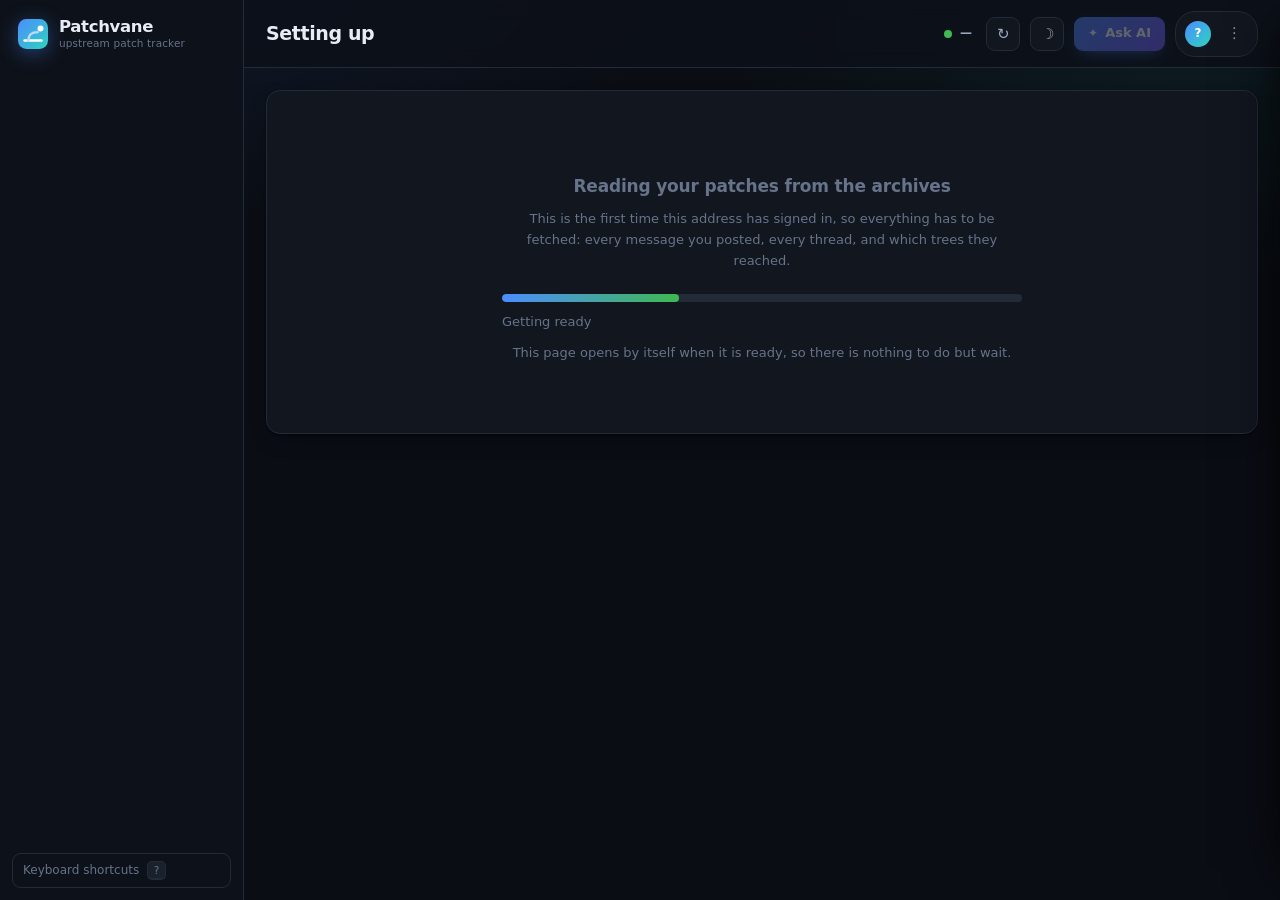
==== web/index.html @ 839c4533 "Put the code in src, the pages in web, and the prose in docs The top of the tree had twenty-one loos" ====
<!DOCTYPE html>
<html lang="en" data-theme="dark">
<head>
<meta charset="utf-8">
<meta name="viewport" content="width=device-width, initial-scale=1">
<title>Patchvane &mdash; upstream patch tracker</title>
<link rel="icon" href="data:image/svg+xml,<svg xmlns='http://www.w3.org/2000/svg' viewBox='0 0 32 32'><rect width='32' height='32' rx='8' fill='%234c8dff'/><path d='M8 22h16' stroke='white' stroke-width='2.6' stroke-linecap='round'/><path d='M11 22c0-6 4-8 9-8' stroke='%23a5d6ff' stroke-width='2.6' fill='none' stroke-linecap='round'/><circle cx='24' cy='11' r='3' fill='white'/></svg>">
<link rel="stylesheet" href="style.css">
</head>
<body>

<div id="bar" class="barload"></div>

<div class="shell">
  <aside class="sidebar">
    <div class="logo">
      <svg class="mark" viewBox="0 0 32 32" aria-hidden="true">
        <rect width="32" height="32" rx="9" fill="url(#lg)"/>
        <path d="M7 23h18" stroke="#fff" stroke-width="2.6" stroke-linecap="round"/>
        <path d="M11 23c0-7 4-9 10-9" stroke="#bcd9ff" stroke-width="2.6"
              fill="none" stroke-linecap="round"/>
        <circle cx="24" cy="10" r="3.2" fill="#fff"/>
        <defs><linearGradient id="lg" x1="0" y1="0" x2="1" y2="1">
          <stop offset="0" stop-color="#4c8dff"/><stop offset="1" stop-color="#2dd4bf"/>
        </linearGradient></defs>
      </svg>
      <span class="wordmark">Patchvane<i>upstream patch tracker</i></span>
    </div>

    <nav id="nav"></nav>

    <div class="sidefoot">
      <button class="hint-btn" id="helpopen">
        Keyboard shortcuts <span class="kbd">?</span></button>
    </div>
  </aside>

  <div class="app">
    <header class="topbar">
      <div class="ttl">
        <h1 id="viewtitle">Overview</h1>
        <p id="viewsub"></p>
      </div>
      <div class="spacer"></div>

      <div class="stamp">
        <span class="dot live" id="live"></span>
        <span>
          <b id="stamp">&mdash;</b>
          <i id="stampsub"></i>
        </span>
      </div>

      <button class="iconbtn" id="refresh" title="Collect fresh data (r)">&#8635;</button>
      <button class="iconbtn" id="theme" title="Switch theme (t)">&#9789;</button>
      <button class="aibtn" id="aibtn" title="Ask the assistant (a)">
        <span class="sparkle">&#10022;</span><span class="btnlb">Ask AI</span></button>

      <div class="usermenu">
        <button class="who" id="whobtn" title="Account"
                aria-haspopup="true" aria-expanded="false">
          <span class="avatar" id="avatar">&nbsp;</span>
          <span id="userlabel" class="uname">&mdash;</span>
          <span class="dots">&#8942;</span>
        </button>
        <div class="whomenu hidden" id="whomenu" role="menu">
          <button role="menuitem" data-who="profile">Profile</button>
          <button role="menuitem" data-who="signout">Sign out</button>
        </div>
      </div>
    </header>

    <main class="content" id="view">
      <div class="skeleton">
        <div class="sk sk-hero"></div>
        <div class="sk-row">
          <div class="sk sk-card"></div><div class="sk sk-card"></div>
          <div class="sk sk-card"></div><div class="sk sk-card"></div>
        </div>
        <div class="sk sk-wide"></div>
      </div>
    </main>
  </div>
</div>

<!-- assistant -->
<div id="aiscrim" class="scrim"></div>
<aside id="ai" class="drawer">
  <header>
    <span class="aimark">&#10022;</span>
    <div><h2>Assistant</h2><p>grounded in what this dashboard collected</p></div>
    <div class="spacer"></div>
    <button class="iconbtn" id="ainew" title="New chat">&#10133;</button>
    <button class="iconbtn" id="aiclose" title="Close (Esc)">&times;</button>
  </header>
  <div id="aichat" class="aichat"></div>
  <div class="aiform">
    <div id="aipicker" class="aipicker"></div>
    <div class="airow">
      <textarea id="aiinput" rows="1" placeholder="Ask about your patches"></textarea>
      <button id="aisend" class="btn primary" title="Send (Enter)">&#10148;</button>
    </div>
  </div>
</aside>

<!-- one patch, in full -->
<div id="thscrim" class="scrim"></div>
<aside id="thread" class="drawer wide">
  <header>
    <span class="aimark">&#9993;</span>
    <div><h2 id="thtitle">Patch</h2><p id="thsub">the whole conversation</p></div>
    <div class="spacer"></div>
    <a id="thlore" class="btn ghost sm" target="_blank" rel="noreferrer">Open in lore</a>
    <button class="iconbtn" id="thclose" title="Close (Esc)">&times;</button>
  </header>
  <div id="thbody" class="thbody"></div>
</aside>

<!-- shortcuts -->
<div id="help" class="help">
  <div class="helpcard">
    <header><h2>Keyboard shortcuts</h2><div class="spacer"></div>
      <button class="iconbtn" id="helpclose">&times;</button></header>
    <dl>
      <dt><span class="kbd">1</span>&ndash;<span class="kbd">7</span></dt><dd>jump to a section</dd>
      <dt><span class="kbd">/</span></dt><dd>search the list on screen</dd>
      <dt><span class="kbd">a</span></dt><dd>open the assistant</dd>
      <dt><span class="kbd">r</span></dt><dd>refresh now</dd>
      <dt><span class="kbd">t</span></dt><dd>switch theme</dd>
      <dt><span class="kbd">Esc</span></dt><dd>close whatever is open</dd>
    </dl>
    <p class="hint">In any list, click a column to sort and shift-click a second
    one to sort by both. The search box takes <code>tree:net-next</code>,
    <code>state:awaiting</code>, <code>replies&gt;0</code> and quoted phrases.</p>
  </div>
</div>

<div id="toast"></div>

<script src="ui.js"></script>
<script src="app.js"></script>
</body>
</html>
---- web/style.css ----
/* Patchvane -- upstream patch tracker. */

:root {
  --bg:        #0a0d14;
  --bg-2:      #0d1119;
  --panel:     #12161f;
  --panel-2:   #1a202c;
  --panel-3:   #222a38;
  --line:      #232b39;
  --line-2:    #2e3849;
  --ink:       #e8edf5;
  --ink-2:     #9aa7bd;
  --ink-3:     #66738a;

  --blue:   #4c8dff;
  --green:  #3fb950;
  --amber:  #e3a008;
  --purple: #a371f7;
  --red:    #f85149;
  --cyan:   #2dd4bf;
  --grey:   #7d8590;

  --sidebar: 244px;
  --topbar: 68px;
  --r: 14px;
  --r-sm: 9px;
  --shadow: 0 1px 2px rgba(0,0,0,.4), 0 8px 24px -12px rgba(0,0,0,.7);
  --glow: 0 0 0 1px rgba(76,141,255,.28), 0 8px 30px -10px rgba(76,141,255,.35);
  --sans: "Inter", ui-sans-serif, system-ui, -apple-system, "Segoe UI", Roboto,
          "Helvetica Neue", Arial, sans-serif;
  --mono: ui-monospace, "SF Mono", "JetBrains Mono", "Cascadia Code", Menlo,
          Consolas, monospace;
}

html[data-theme="light"] {
  --bg:      #f2f5fa;
  --bg-2:    #ffffff;
  --panel:   #ffffff;
  --panel-2: #eef2f8;
  --panel-3: #e3e9f2;
  --line:    #dee5ef;
  --line-2:  #cbd5e3;
  --ink:     #10151f;
  --ink-2:   #4d5a70;
  --ink-3:   #7c8798;
  --blue:    #1f6feb;
  --green:   #1a7f37;
  --amber:   #9a6700;
  --purple:  #8250df;
  --red:     #cf222e;
  --cyan:    #0f766e;
  --shadow: 0 1px 2px rgba(16,22,34,.06), 0 10px 26px -16px rgba(16,22,34,.28);
  --glow: 0 0 0 1px rgba(31,111,235,.25), 0 8px 26px -12px rgba(31,111,235,.3);
}

* { box-sizing: border-box; }

html, body {
  margin: 0; height: 100%;
  background: var(--bg); color: var(--ink);
  font-family: var(--sans);
  font-size: 14px; line-height: 1.55;
  -webkit-font-smoothing: antialiased;
}

body {
  background-image:
    radial-gradient(900px 480px at 12% -8%, rgba(76,141,255,.10), transparent 62%),
    radial-gradient(760px 420px at 92% 4%, rgba(45,212,191,.07), transparent 60%);
  background-attachment: fixed;
}

a { color: var(--blue); text-decoration: none; }
a:hover { text-decoration: underline; }
h1, h2, h3, h4 { margin: 0; font-weight: 640; letter-spacing: -.011em; }
code { font-family: var(--mono); font-size: .92em;
  background: var(--panel-2); padding: 1px 5px; border-radius: 5px; }
.mono { font-family: var(--mono); }
.muted { color: var(--ink-3); }
.nowrap { white-space: nowrap; }
.spacer { flex: 1; }
.hidden { display: none !important; }
.link { color: var(--blue); cursor: pointer; font-size: 12.5px; font-weight: 550; }
.link:hover { text-decoration: underline; }

::-webkit-scrollbar { width: 11px; height: 11px; }
::-webkit-scrollbar-thumb { background: var(--panel-3); border-radius: 8px;
  border: 3px solid transparent; background-clip: content-box; }
::-webkit-scrollbar-thumb:hover { background: var(--line-2);
  background-clip: content-box; border: 3px solid transparent; }
::-webkit-scrollbar-track { background: transparent; }

/* ------------------------------------------------------------ page load */

.barload {
  position: fixed; inset: 0 0 auto 0; height: 2px; z-index: 999;
  background: linear-gradient(90deg, transparent, var(--blue), var(--cyan), transparent);
  background-size: 40% 100%; background-repeat: no-repeat;
  animation: slide 1.1s ease-in-out infinite;
}
@keyframes slide { 0% { background-position: -40% 0; } 100% { background-position: 140% 0; } }

/* --------------------------------------------------------------- layout */

.shell { display: grid; grid-template-columns: var(--sidebar) 1fr; height: 100vh; }

.sidebar {
  background: var(--bg-2);
  border-right: 1px solid var(--line);
  display: flex; flex-direction: column; padding: 0 12px 12px;
  overflow-y: auto;
}

.logo {
  display: flex; align-items: center; gap: 11px;
  height: var(--topbar); padding: 0 6px; margin-bottom: 10px;
}
.logo .mark { width: 30px; height: 30px; flex: none;
  filter: drop-shadow(0 4px 10px rgba(76,141,255,.4)); }
.wordmark { display: flex; flex-direction: column; line-height: 1.15;
  font-size: 16.5px; font-weight: 700; letter-spacing: -.02em; }
.wordmark i { font-style: normal; font-size: 10.5px; font-weight: 500;
  color: var(--ink-3); letter-spacing: .01em; }

nav { display: flex; flex-direction: column; gap: 2px; }

.navitem {
  display: flex; align-items: center; gap: 11px;
  width: 100%; padding: 9px 11px; border: 0; border-radius: var(--r-sm);
  background: transparent; color: var(--ink-2); cursor: pointer;
  font: inherit; font-size: 13.5px; font-weight: 500; text-align: left;
  position: relative; transition: background .13s, color .13s;
}
.navitem:hover { background: var(--panel-2); color: var(--ink); }
.navitem.active { background: var(--panel-2); color: var(--ink); font-weight: 600; }
.navitem.active::before {
  content: ""; position: absolute; left: -12px; top: 9px; bottom: 9px; width: 3px;
  border-radius: 0 3px 3px 0;
  background: linear-gradient(180deg, var(--blue), var(--cyan));
}
.navitem .ico { width: 17px; text-align: center; font-size: 14px; opacity: .85; }
.navitem .lb { flex: 1; }
.navitem .count {
  font-size: 11px; font-weight: 600; color: var(--ink-3);
  background: var(--panel-3); padding: 1px 7px; border-radius: 20px;
}
.navitem.active .count { color: var(--ink); }
.navitem .kbd { opacity: 0; transition: opacity .13s; }
.navitem:hover .kbd { opacity: 1; }

.kbd {
  font-family: var(--mono); font-size: 10.5px; color: var(--ink-3);
  background: var(--panel-2); border: 1px solid var(--line);
  border-bottom-width: 2px; border-radius: 5px; padding: 0 5px; line-height: 16px;
  display: inline-block; min-width: 18px; text-align: center;
}

.sidefoot { margin-top: auto; padding-top: 14px; }
.hint-btn {
  display: flex; align-items: center; gap: 8px; width: 100%;
  background: transparent; border: 1px solid var(--line); border-radius: var(--r-sm);
  color: var(--ink-3); font: inherit; font-size: 12px; padding: 7px 10px;
  cursor: pointer; transition: border-color .13s, color .13s;
}
.hint-btn:hover { border-color: var(--line-2); color: var(--ink-2); }

.app { display: flex; flex-direction: column; min-width: 0; }

.topbar {
  height: var(--topbar); flex: none;
  display: flex; align-items: center; gap: 10px;
  padding: 0 22px; border-bottom: 1px solid var(--line);
  background: color-mix(in srgb, var(--bg-2) 82%, transparent);
  backdrop-filter: blur(10px); position: sticky; top: 0; z-index: 20;
}
.ttl h1 { font-size: 19px; letter-spacing: -.02em; }
.ttl p { margin: 0; font-size: 12px; color: var(--ink-3); }

.stamp { display: flex; align-items: center; gap: 8px; margin-right: 4px; }
.stamp b { display: block; font-size: 12px; font-weight: 550; color: var(--ink-2); }
.stamp i { display: block; font-style: normal; font-size: 10.5px; color: var(--ink-3); }

.dot { width: 8px; height: 8px; border-radius: 50%; background: var(--green); flex: none; }
.dot.live { box-shadow: 0 0 0 0 rgba(63,185,80,.6); animation: pulse 2.4s infinite; }
.dot.working { background: var(--blue); animation: pulse 1s infinite; }
.dot.paused { background: var(--grey); animation: none; }
.dot.bad { background: var(--red); animation: none; }
@keyframes pulse {
  0% { box-shadow: 0 0 0 0 currentColor; }
  70% { box-shadow: 0 0 0 7px transparent; }
  100% { box-shadow: 0 0 0 0 transparent; }
}

.iconbtn {
  width: 34px; height: 34px; flex: none; display: grid; place-items: center;
  border: 1px solid var(--line); border-radius: var(--r-sm);
  background: var(--panel); color: var(--ink-2); cursor: pointer; font-size: 15px;
  transition: background .13s, color .13s, border-color .13s;
}
.iconbtn:hover { background: var(--panel-2); color: var(--ink); border-color: var(--line-2); }
.iconbtn.spin { animation: spin 1s linear infinite; color: var(--blue); }
@keyframes spin { to { transform: rotate(360deg); } }

.aibtn {
  display: flex; align-items: center; gap: 7px; height: 34px; padding: 0 14px;
  border: 0; border-radius: var(--r-sm); cursor: pointer;
  font: inherit; font-size: 13px; font-weight: 600; color: #fff;
  background: linear-gradient(135deg, var(--blue), #7c5cff);
  box-shadow: 0 6px 18px -8px rgba(76,141,255,.9);
  transition: transform .13s, box-shadow .13s;
}
.aibtn:hover { transform: translateY(-1px); box-shadow: 0 10px 22px -8px rgba(76,141,255,1); }
.sparkle { font-size: 12px; animation: twinkle 3s ease-in-out infinite; }
@keyframes twinkle { 0%,100% { opacity: 1; } 50% { opacity: .55; } }

.usermenu {
  display: flex; align-items: center; gap: 8px; padding: 4px 6px 4px 4px;
  border: 1px solid var(--line); border-radius: 20px; background: var(--panel);
}
.avatar {
  width: 26px; height: 26px; border-radius: 50%; display: grid; place-items: center;
  font-size: 12px; font-weight: 700; color: #fff;
  background: linear-gradient(135deg, var(--blue), var(--cyan));
}
.uname { font-size: 12px; color: var(--ink-2); max-width: 150px;
  overflow: hidden; text-overflow: ellipsis; white-space: nowrap; }
.out { color: var(--ink-3); font-size: 13px; padding: 0 4px; }
.out:hover { color: var(--red); text-decoration: none; }

.content { flex: 1; overflow-y: auto; padding: 22px; display: flex;
  flex-direction: column; gap: 16px; }
.content.in { animation: rise .32s cubic-bezier(.2,.7,.3,1); }
@keyframes rise { from { opacity: 0; transform: translateY(7px); } }

.split { display: grid; grid-template-columns: minmax(0,1fr) 336px; gap: 16px;
  align-items: start; }
.stack { display: flex; flex-direction: column; gap: 16px; min-width: 0; }
.rail { display: flex; flex-direction: column; gap: 16px; min-width: 0; }
.row2 { display: grid; grid-template-columns: repeat(auto-fit, minmax(340px,1fr));
  gap: 16px; }
.split > *, .row2 > * { min-width: 0; }

/* ---------------------------------------------------------------- panels */

.panel {
  background: var(--panel); border: 1px solid var(--line);
  border-radius: var(--r); box-shadow: var(--shadow); overflow: hidden;
}
.panel > header {
  display: flex; align-items: center; gap: 10px;
  padding: 13px 16px; border-bottom: 1px solid var(--line);
}
.panel > header h2 { font-size: 13.5px; letter-spacing: -.005em; }
.panel > header .sub { font-size: 11.5px; color: var(--ink-3); }
.panel .body { padding: 16px; }
.panel .body.flush { padding: 0; }
.panel.wide .body { padding: 4px 8px 0; }
.hint { color: var(--ink-3); font-size: 12.5px; line-height: 1.65; margin: 12px 0 0; }

/* ------------------------------------------------------------------ hero */

.hero {
  display: flex; align-items: center; gap: 26px;
  padding: 24px 26px; border-radius: var(--r);
  border: 1px solid var(--line); box-shadow: var(--shadow);
  background:
    radial-gradient(620px 200px at 0% 0%, rgba(76,141,255,.16), transparent 66%),
    radial-gradient(520px 220px at 100% 100%, rgba(45,212,191,.12), transparent 62%),
    var(--panel);
  position: relative; overflow: hidden;
}
.hero::after {
  content: ""; position: absolute; inset: 0;
  background: linear-gradient(115deg, transparent 42%, rgba(255,255,255,.035) 50%, transparent 58%);
  /* Decoration laid over the whole hero, buttons included. Without this it
     swallows their clicks, because a pointer event on a pseudo-element goes
     to the parent and never reaches the button underneath. */
  pointer-events: none;
}
.hx { flex: 1; min-width: 0; position: relative; }
.eyebrow { margin: 0 0 4px; font-size: 12px; font-weight: 600; letter-spacing: .04em;
  text-transform: uppercase; color: var(--blue); }
.hero h2 { font-size: 25px; line-height: 1.28; letter-spacing: -.026em;
  max-width: 46ch; }
.heroacts { display: flex; gap: 9px; margin-top: 16px; }
.hr { flex: none; position: relative; }

/* ------------------------------------------------------------------ kpis */

.kpis { display: grid; grid-template-columns: repeat(auto-fit, minmax(210px,1fr)); gap: 14px; }
.kpis.four { grid-template-columns: repeat(auto-fit, minmax(180px,1fr)); }

.kpi {
  position: relative; overflow: hidden; cursor: pointer;
  padding: 15px 16px 14px; border-radius: var(--r);
  border: 1px solid var(--line); background: var(--panel);
  box-shadow: var(--shadow);
  transition: transform .15s cubic-bezier(.2,.7,.3,1), border-color .15s, box-shadow .15s;
}
.kpi::before {
  content: ""; position: absolute; inset: 0 0 auto 0; height: 3px;
  background: var(--c, var(--blue));
}
.kpi::after {
  content: ""; position: absolute; right: -34px; top: -34px;
  pointer-events: none;
  width: 110px; height: 110px; border-radius: 50%;
  background: radial-gradient(circle, var(--c, var(--blue)), transparent 68%);
  opacity: .11; transition: opacity .15s;
}
.kpi:hover { transform: translateY(-2px); border-color: var(--line-2); }
.kpi:hover::after { opacity: .2; }
.kpi:focus-visible { outline: 2px solid var(--c); outline-offset: 2px; }
.kpi.flat { cursor: default; }
.kpi.flat:hover { transform: none; }
.kpi .badge {
  position: absolute; top: 13px; right: 14px; width: 26px; height: 26px;
  display: grid; place-items: center; border-radius: 8px; font-size: 13px;
  color: var(--c); background: color-mix(in srgb, var(--c) 14%, transparent);
}
.kpi .label { font-size: 12px; font-weight: 550; color: var(--ink-2);
  padding-right: 32px; }
.kpi .value { display: block; font-size: 31px; font-weight: 700;
  letter-spacing: -.032em; line-height: 1.16; margin-top: 3px;
  font-variant-numeric: tabular-nums; }
.kpi .sub { font-size: 11.5px; color: var(--ink-3); line-height: 1.4; }
.kpi.urgent .value { color: var(--amber); }

.kpi.blue { --c: var(--blue); }   .kpi.green { --c: var(--green); }
.kpi.amber { --c: var(--amber); } .kpi.purple { --c: var(--purple); }
.kpi.red { --c: var(--red); }     .kpi.cyan { --c: var(--cyan); }
.kpi.grey { --c: var(--grey); }

/* ---------------------------------------------------------------- pieces */

.pill {
  display: inline-block; padding: 1px 9px; border-radius: 20px;
  font-size: 11px; font-weight: 600; white-space: nowrap;
  border: 1px solid color-mix(in srgb, var(--c) 40%, transparent);
  background: color-mix(in srgb, var(--c) 13%, transparent);
  color: var(--c);
}
.pill.green { --c: var(--green); }  .pill.blue { --c: var(--blue); }
.pill.amber { --c: var(--amber); }  .pill.purple { --c: var(--purple); }
.pill.red { --c: var(--red); }      .pill.cyan { --c: var(--cyan); }
.pill.grey { --c: var(--grey); }
.chips { display: flex; flex-wrap: wrap; gap: 4px; }

.tag { display: inline-block; margin-left: 6px; padding: 0 6px; border-radius: 5px;
  font-size: 10.5px; font-weight: 600; color: var(--ink-3); background: var(--panel-2); }

.btn {
  border: 1px solid var(--line-2); border-radius: var(--r-sm);
  background: var(--panel-2); color: var(--ink);
  font: inherit; font-size: 13px; font-weight: 550;
  padding: 8px 15px; cursor: pointer;
  transition: background .13s, border-color .13s, transform .13s;
}
.btn:hover { background: var(--panel-3); border-color: var(--line-2); }
.btn:active { transform: scale(.985); }
.btn.primary {
  border: 0; color: #fff;
  background: linear-gradient(135deg, var(--blue), #6f6bff);
  box-shadow: 0 6px 18px -9px rgba(76,141,255,.95);
}
.btn.primary:hover { filter: brightness(1.08); }
.btn.ghost { background: transparent; color: var(--ink-2); }
.btnrow { display: flex; flex-wrap: wrap; gap: 9px; margin-top: 16px; }

.chipbar { display: flex; flex-wrap: wrap; gap: 8px; padding: 13px 16px 0; }
.chip {
  display: inline-flex; align-items: center; gap: 7px;
  border: 1px solid var(--line); border-radius: 20px; background: transparent;
  color: var(--ink-2); font: inherit; font-size: 12.5px; font-weight: 550;
  padding: 5px 13px; cursor: pointer; transition: all .13s;
}
.chip b { font-size: 11px; font-weight: 700; color: var(--ink-3); }
.chip:hover { border-color: var(--line-2); color: var(--ink); }
.chip.on {
  color: var(--c, var(--blue));
  border-color: color-mix(in srgb, var(--c, var(--blue)) 50%, transparent);
  background: color-mix(in srgb, var(--c, var(--blue)) 12%, transparent);
}
.chip.on b { color: inherit; }
.chip.green { --c: var(--green); } .chip.amber { --c: var(--amber); }
.chip.red { --c: var(--red); }     .chip.grey { --c: var(--ink-2); }

.tabs { display: flex; gap: 4px; padding: 4px; border-radius: var(--r-sm);
  background: var(--panel); border: 1px solid var(--line); width: fit-content;
  max-width: 100%; overflow-x: auto; }
.tabs button {
  border: 0; border-radius: 7px; background: transparent; color: var(--ink-2);
  font: inherit; font-size: 13px; font-weight: 550; padding: 6px 15px;
  cursor: pointer; white-space: nowrap; transition: background .13s, color .13s;
}
.tabs button:hover { color: var(--ink); }
.tabs button.on { background: var(--panel-2); color: var(--ink); font-weight: 600;
  box-shadow: inset 0 0 0 1px var(--line); }

/* ---------------------------------------------------------------- tables */

.toolbar { display: flex; flex-wrap: wrap; gap: 9px; padding: 13px 16px;
  align-items: center; }
.search { position: relative; flex: 1; min-width: 190px; max-width: 380px; }
.search .mag { position: absolute; left: 11px; top: 50%; transform: translateY(-50%);
  color: var(--ink-3); font-size: 14px; pointer-events: none; }
.search input {
  width: 100%; padding: 8px 12px 8px 32px;
  border: 1px solid var(--line); border-radius: var(--r-sm);
  background: var(--bg-2); color: var(--ink); font: inherit; font-size: 13px;
}
.search input:focus { outline: none; border-color: var(--blue); box-shadow: var(--glow); }

select {
  padding: 8px 11px; border: 1px solid var(--line); border-radius: var(--r-sm);
  background: var(--bg-2); color: var(--ink-2); font: inherit; font-size: 12.5px;
  cursor: pointer; max-width: 220px;
}
select:focus { outline: none; border-color: var(--blue); }

.tablewrap { overflow-x: auto; }
table { width: 100%; border-collapse: collapse; }
thead th {
  text-align: left; font-size: 11px; font-weight: 600; letter-spacing: .04em;
  text-transform: uppercase; color: var(--ink-3);
  padding: 9px 16px; border-top: 1px solid var(--line);
  border-bottom: 1px solid var(--line); background: var(--bg-2);
  white-space: nowrap; position: sticky; top: 0; z-index: 1;
}
th.sortable { cursor: pointer; user-select: none; }
th.sortable:hover { color: var(--ink); }
th .arrow { font-size: 8px; margin-left: 4px; color: var(--blue); }
tbody td { padding: 11px 16px; border-bottom: 1px solid var(--line);
  vertical-align: top; font-size: 13px; }
tbody tr { transition: background .1s; }
tbody tr:hover { background: color-mix(in srgb, var(--panel-2) 60%, transparent); }
tbody tr:last-child td { border-bottom: 0; }
td.num, th.num { text-align: right; font-variant-numeric: tabular-nums; }
td.subject a { font-weight: 550; color: var(--ink); }
td.subject a:hover { color: var(--blue); }
.sub2 { font-size: 11.5px; color: var(--ink-3); margin-top: 2px; line-height: 1.45;
  overflow: hidden; display: -webkit-box; -webkit-line-clamp: 2; -webkit-box-orient: vertical; }
td.links { font-size: 12px; }
td.links a { margin-right: 9px; color: var(--ink-3); }
td.links a:hover { color: var(--blue); }

.pager { display: flex; align-items: center; gap: 4px; padding: 11px 16px;
  border-top: 1px solid var(--line); flex-wrap: wrap; }
.pager button {
  min-width: 29px; height: 29px; padding: 0 8px;
  border: 1px solid var(--line); border-radius: 7px;
  background: transparent; color: var(--ink-2);
  font: inherit; font-size: 12.5px; cursor: pointer; transition: all .12s;
}
.pager button:hover:not(:disabled) { background: var(--panel-2); color: var(--ink); }
.pager button.on { background: var(--blue); border-color: var(--blue); color: #fff;
  font-weight: 600; }
.pager button:disabled { opacity: .35; cursor: default; }
.pager .gap { color: var(--ink-3); padding: 0 3px; }
.pager .info { font-size: 12px; color: var(--ink-3); }

.empty { padding: 44px 20px; text-align: center; color: var(--ink-3); }
.empty .emptyicon { font-size: 26px; opacity: .5; margin-bottom: 8px; }
.empty p { margin: 0 0 14px; font-size: 13px; }

/* ---------------------------------------------------------------- charts */

.chartslot { width: 100%; }
svg text { font-family: var(--sans); }
.axis { font-size: 10px; fill: var(--ink-3); }
.grid { stroke: var(--line); stroke-dasharray: 3 4; }
.hover-band { fill: transparent; }
.hover-band:hover { fill: color-mix(in srgb, var(--blue) 8%, transparent); }
.spark { stroke-dasharray: 2400; stroke-dashoffset: 2400;
  animation: draw 1.05s cubic-bezier(.2,.7,.3,1) forwards; }
@keyframes draw { to { stroke-dashoffset: 0; } }

.chartlegend { display: flex; gap: 14px; font-size: 11.5px; color: var(--ink-3); }
.chartlegend i { display: inline-block; width: 9px; height: 3px; border-radius: 2px;
  margin-right: 5px; vertical-align: middle; }

.funnel .fn-v { font-size: 19px; font-weight: 700; fill: var(--ink);
  text-anchor: middle; letter-spacing: -.02em; }
.funnel .fn-p { font-size: 11.5px; font-weight: 600; fill: var(--ink-2); text-anchor: middle; }
.funnel .fn-s { font-size: 10px; fill: var(--ink-3); text-anchor: middle; }
.funnel path { animation: rise .4s cubic-bezier(.2,.7,.3,1); }

.donut-centre .n { font-size: 21px; font-weight: 700; fill: var(--ink);
  text-anchor: middle; letter-spacing: -.02em; }
.donut-centre .t { font-size: 10px; fill: var(--ink-3); text-anchor: middle; }
.donut circle { transition: stroke-width .13s; }
.donut circle:hover { stroke-width: 19; }
.donutwrap { display: flex; gap: 18px; align-items: center; }
.donutwrap > svg { flex: none; }

.ring .rv { font-size: 21px; font-weight: 700; fill: var(--ink); text-anchor: middle;
  letter-spacing: -.02em; }
.ring .rl { font-size: 10px; fill: var(--ink-3); text-anchor: middle; }

.legend { list-style: none; margin: 0; padding: 0; flex: 1; min-width: 0; }
.legend li { display: grid; grid-template-columns: 10px 1fr auto 44px;
  gap: 9px; align-items: center; padding: 4px 0; font-size: 12.5px; }
.legend .sw { width: 9px; height: 9px; border-radius: 3px; }
.legend .nm { color: var(--ink-2); overflow: hidden; text-overflow: ellipsis;
  white-space: nowrap; }
.legend .vl { font-weight: 600; font-variant-numeric: tabular-nums; }
.legend .pc { color: var(--ink-3); text-align: right; font-size: 11.5px; }

.hmwrap { overflow-x: auto; padding-bottom: 4px; }
.hm { fill: var(--panel-2); transition: fill .13s; }
.hm.l1 { fill: color-mix(in srgb, var(--blue) 28%, var(--panel-2)); }
.hm.l2 { fill: color-mix(in srgb, var(--blue) 52%, var(--panel-2)); }
.hm.l3 { fill: color-mix(in srgb, var(--blue) 76%, var(--panel-2)); }
.hm.l4 { fill: var(--blue); }
.hmkey { display: flex; align-items: center; gap: 4px; justify-content: flex-end;
  margin-top: 8px; font-size: 10.5px; color: var(--ink-3); }
.hmkey i { width: 11px; height: 11px; border-radius: 3px; display: inline-block;
  background: var(--panel-2); }
.hmkey i.l1 { background: color-mix(in srgb, var(--blue) 28%, var(--panel-2)); }
.hmkey i.l2 { background: color-mix(in srgb, var(--blue) 52%, var(--panel-2)); }
.hmkey i.l3 { background: color-mix(in srgb, var(--blue) 76%, var(--panel-2)); }
.hmkey i.l4 { background: var(--blue); }
.hmkey span:first-child { margin-right: 4px; }
.hmkey span:last-child { margin-left: 4px; }

.bars { display: flex; flex-direction: column; gap: 9px; }
.barrow { display: grid; grid-template-columns: 92px 1fr 54px; gap: 11px;
  align-items: center; font-size: 12.5px; }
.barrow .nm { color: var(--ink-2); overflow: hidden; text-overflow: ellipsis;
  white-space: nowrap; }
.barrow .vl { text-align: right; color: var(--ink-3); font-variant-numeric: tabular-nums; }
.tr { height: 8px; border-radius: 20px; background: var(--panel-2); overflow: hidden;
  display: flex; }
.tr i { height: 100%; display: block; transition: width .5s cubic-bezier(.2,.7,.3,1); }
.gauge { height: 10px; border-radius: 20px; background: var(--panel-2); overflow: hidden; }
.gauge i { display: block; height: 100%; border-radius: 20px;
  transition: width .5s cubic-bezier(.2,.7,.3,1); }

/* ----------------------------------------------------------------- lists */

.attnlist { max-height: 430px; overflow-y: auto; }
.attn { padding: 13px 16px; border-bottom: 1px solid var(--line); }
.attn:last-child { border-bottom: 0; }
.attn .who { font-size: 12px; font-weight: 600; color: var(--amber);
  display: flex; gap: 8px; align-items: baseline; }
.attn .when { font-weight: 400; color: var(--ink-3); font-size: 11px; }
.attn .sj { display: block; font-size: 13px; font-weight: 550; color: var(--ink);
  margin: 2px 0 3px; }
.attn .sj:hover { color: var(--blue); }
.attn p { margin: 0; font-size: 12px; color: var(--ink-3); line-height: 1.5;
  overflow: hidden; display: -webkit-box; -webkit-line-clamp: 2; -webkit-box-orient: vertical; }

.feed { max-height: 470px; overflow-y: auto; padding: 6px 0; }
.feeditem { display: flex; gap: 11px; padding: 9px 16px; }
.feeditem .ic { width: 26px; height: 26px; flex: none; border-radius: 8px;
  display: grid; place-items: center; font-size: 12px; }
.feeditem .tx { min-width: 0; }
.feeditem .t1 { font-size: 10.5px; font-weight: 700; letter-spacing: .04em;
  text-transform: uppercase; }
.feeditem .t2 { font-size: 12.5px; color: var(--ink); overflow: hidden;
  display: -webkit-box; -webkit-line-clamp: 2; -webkit-box-orient: vertical; }
.feeditem .t2 a { color: var(--ink); }
.feeditem .t2 a:hover { color: var(--blue); }
.feeditem .t3 { font-size: 11px; color: var(--ink-3); }

.notecard { display: flex; gap: 12px; padding: 14px 16px;
  border-bottom: 1px solid var(--line); align-items: flex-start; }
.notecard:last-child { border-bottom: 0; }
.notecard .tx { flex: 1; min-width: 0; }
.notecard h4 { font-size: 13px; margin-bottom: 3px; }
.notecard p { margin: 0; font-size: 12.5px; color: var(--ink-3); line-height: 1.55; }
.notecard .next { margin-top: 6px; font-size: 12px; color: var(--ink-2); }

.listrow { display: flex; align-items: center; gap: 9px; padding: 7px 16px;
  font-size: 12.5px; border-bottom: 1px solid var(--line); }
.listrow:last-child { border-bottom: 0; }
.listrow .nm { flex: 1; min-width: 0; overflow: hidden; text-overflow: ellipsis;
  white-space: nowrap; }
.listrow .vl { color: var(--ink-3); font-variant-numeric: tabular-nums; }

dl.kv { display: grid; grid-template-columns: 1fr auto; gap: 0; margin: 0;
  font-size: 12.5px; }
dl.kv dt { color: var(--ink-3); padding: 7px 0; border-bottom: 1px solid var(--line); }
dl.kv dd { margin: 0; padding: 7px 0; text-align: right; border-bottom: 1px solid var(--line);
  font-weight: 550; }
dl.kv dt:last-of-type, dl.kv dd:last-of-type { border-bottom: 0; }

.field { margin-top: 14px; }
.field label { display: block; font-size: 12px; font-weight: 600; color: var(--ink-2);
  margin-bottom: 5px; }
.field input, .field select { width: 100%; max-width: none; padding: 9px 12px;
  border: 1px solid var(--line); border-radius: var(--r-sm);
  background: var(--bg-2); color: var(--ink); font: inherit; font-size: 13px; }
.field input:focus { outline: none; border-color: var(--blue); box-shadow: var(--glow); }
.check { display: flex; align-items: center; gap: 8px; margin-top: 11px;
  font-size: 12.5px; color: var(--ink-2); cursor: pointer; }

.switchrow { display: flex; align-items: center; gap: 13px; margin-top: 16px; }
.switch { position: relative; width: 42px; height: 24px; flex: none; cursor: pointer; }
/* The real checkbox covers the whole switch rather than being shrunk to
   nothing, so a pointer, a screen reader and a keyboard all reach the same
   control. */
.switch input { position: absolute; inset: 0; width: 100%; height: 100%;
  margin: 0; opacity: 0; cursor: pointer; z-index: 1; }
.switch input:focus-visible + span {
  outline: 2px solid var(--blue); outline-offset: 3px; }
.switch span { position: absolute; inset: 0; border-radius: 20px;
  background: var(--panel-3); transition: background .18s; }
.switch span::before { content: ""; position: absolute; left: 3px; top: 3px;
  width: 18px; height: 18px; border-radius: 50%; background: #fff;
  transition: transform .18s cubic-bezier(.2,.7,.3,1); }
.switch input:checked + span { background: var(--green); }
.switch input:checked + span::before { transform: translateX(18px); }

.asklist { list-style: none; margin: 8px 0 0; padding: 0; }
.asklist li { padding: 9px 12px; border: 1px solid var(--line); border-radius: var(--r-sm);
  margin-bottom: 7px; font-size: 12.5px; color: var(--ink-2); cursor: pointer;
  transition: all .13s; }
.asklist li:hover { border-color: var(--blue); color: var(--ink);
  background: color-mix(in srgb, var(--blue) 7%, transparent); }

/* ------------------------------------------------------------- assistant */

.scrim { position: fixed; inset: 0; background: rgba(3,6,12,.55); z-index: 90;
  opacity: 0; pointer-events: none; transition: opacity .22s;
  backdrop-filter: blur(2px); }
.scrim.on { opacity: 1; pointer-events: auto; }

.drawer {
  position: fixed; top: 0; right: 0; bottom: 0; width: 460px; max-width: 92vw;
  z-index: 100; display: flex; flex-direction: column;
  background: var(--bg-2); border-left: 1px solid var(--line);
  box-shadow: -24px 0 60px -30px rgba(0,0,0,.85);
  transform: translateX(102%); transition: transform .28s cubic-bezier(.2,.7,.3,1);
}
.drawer.open { transform: none; }
.drawer > header { display: flex; align-items: center; gap: 11px;
  padding: 15px 16px; border-bottom: 1px solid var(--line); }
.drawer > header h2 { font-size: 14px; }
.drawer > header p { margin: 0; font-size: 11px; color: var(--ink-3); }
.aimark { width: 30px; height: 30px; flex: none; border-radius: 9px;
  display: grid; place-items: center; font-size: 14px; color: #fff;
  background: linear-gradient(135deg, var(--blue), #7c5cff); }

.aichat { flex: 1; overflow-y: auto; padding: 16px; display: flex;
  flex-direction: column; gap: 12px; }
.aiwelcome { margin: auto 0; text-align: center; padding: 10px; }
.aiwelcome .aimark { width: 42px; height: 42px; font-size: 19px; margin: 0 auto 12px;
  box-shadow: 0 10px 26px -10px rgba(124,92,255,.8); }
.aiwelcome h3 { font-size: 16px; margin-bottom: 6px; }
.aiwelcome p { margin: 0 0 16px; font-size: 12.5px; color: var(--ink-3); line-height: 1.6; }
.aisug { display: flex; flex-direction: column; gap: 7px; }
.aisug button { border: 1px solid var(--line); border-radius: var(--r-sm);
  background: var(--panel); color: var(--ink-2); font: inherit; font-size: 12.5px;
  padding: 9px 12px; cursor: pointer; text-align: left; transition: all .13s; }
.aisug button:hover { border-color: var(--blue); color: var(--ink);
  background: color-mix(in srgb, var(--blue) 8%, transparent); }

.msg { max-width: 92%; font-size: 13px; line-height: 1.62;
  animation: rise .25s cubic-bezier(.2,.7,.3,1); }
.msg.me { align-self: flex-end; background: linear-gradient(135deg, var(--blue), #6f6bff);
  color: #fff; padding: 9px 13px; border-radius: 14px 14px 4px 14px; font-weight: 500; }
.msg.bot { align-self: flex-start; background: var(--panel); border: 1px solid var(--line);
  padding: 11px 14px; border-radius: 14px 14px 14px 4px; color: var(--ink); }
.msg.bot.err { border-color: color-mix(in srgb, var(--red) 45%, transparent);
  color: var(--red); background: color-mix(in srgb, var(--red) 8%, transparent); }
.msg.bot p { margin: 0 0 9px; }
.msg.bot p:last-child { margin-bottom: 0; }
.msg.bot h4 { font-size: 12.5px; margin: 12px 0 5px; color: var(--ink-2); }
.msg.bot ul, .msg.bot ol { margin: 0 0 9px; padding-left: 19px; }
.msg.bot li { margin-bottom: 3px; }
.msg.thinking { display: flex; gap: 5px; padding: 15px 14px; }
.msg.thinking i { width: 6px; height: 6px; border-radius: 50%; background: var(--ink-3);
  animation: bounce 1.3s infinite; }
.msg.thinking i:nth-child(2) { animation-delay: .17s; }
.msg.thinking i:nth-child(3) { animation-delay: .34s; }
@keyframes bounce { 0%,60%,100% { transform: translateY(0); opacity: .35; }
  30% { transform: translateY(-5px); opacity: 1; } }

.aiform { display: flex; gap: 8px; padding: 13px 16px; border-top: 1px solid var(--line);
  align-items: flex-end; }
.aiform textarea {
  flex: 1; resize: none; padding: 10px 12px; max-height: 140px;
  min-height: 42px;
  border: 1px solid var(--line); border-radius: var(--r-sm);
  background: var(--panel); color: var(--ink); font: inherit; font-size: 13px;
  line-height: 1.5;
}
.aiform textarea:focus { outline: none; border-color: var(--blue); box-shadow: var(--glow); }
.aiform .btn { padding: 9px 14px; }

/* ------------------------------------------------------------- shortcuts */

.help { position: fixed; inset: 0; z-index: 110; display: none;
  place-items: center; background: rgba(3,6,12,.6); backdrop-filter: blur(3px); }
.help.on { display: grid; }
.helpcard { width: 380px; max-width: 92vw; background: var(--panel);
  border: 1px solid var(--line); border-radius: var(--r); box-shadow: var(--shadow);
  animation: rise .22s cubic-bezier(.2,.7,.3,1); }
.helpcard header { display: flex; align-items: center; padding: 14px 16px;
  border-bottom: 1px solid var(--line); }
.helpcard header h2 { font-size: 14px; }
.helpcard dl { display: grid; grid-template-columns: auto 1fr; gap: 11px 16px;
  margin: 0; padding: 16px; font-size: 12.5px; }
.helpcard dt { text-align: right; }
.helpcard dd { margin: 0; color: var(--ink-2); }

/* ---------------------------------------------------------------- toasts */

#toast { position: fixed; right: 18px; bottom: 18px; z-index: 200;
  display: flex; flex-direction: column; gap: 8px; align-items: flex-end; }
.toast {
  padding: 11px 15px; border-radius: var(--r-sm);
  background: var(--panel); border: 1px solid var(--line-2);
  box-shadow: var(--shadow); font-size: 12.5px; max-width: 380px;
  animation: pop .26s cubic-bezier(.2,.7,.3,1); transition: opacity .55s;
  border-left: 3px solid var(--blue);
}
.toast.ok { border-left-color: var(--green); }
.toast.bad { border-left-color: var(--red); }
@keyframes pop { from { opacity: 0; transform: translateY(10px) scale(.97); } }

/* A snapshot from collect.py --standalone has no server behind it. */
body.offline #aibtn, body.offline #refresh, body.offline .out { display: none; }

/* ================================================================ motion */

/* Anything below arrives on its own line of the timeline.  --i is the item's
   place in a group, so a row of cards deals itself out rather than snapping
   in all at once. */
[data-reveal] {
  opacity: 0;
  transform: translateY(10px);
  transition: opacity .44s cubic-bezier(.2,.8,.25,1),
              transform .44s cubic-bezier(.2,.8,.25,1);
  transition-delay: calc(var(--i, 0) * 45ms);
}
[data-reveal].seen { opacity: 1; transform: none; }

.rowin { animation: rowin .38s cubic-bezier(.2,.8,.25,1); }
@keyframes rowin { from { opacity: 0; transform: translateY(-6px); } }

.ripple {
  position: absolute; border-radius: 50%; pointer-events: none;
  background: currentColor; opacity: .28; transform: scale(0);
  animation: ripple .6s cubic-bezier(.2,.7,.3,1) forwards;
}
@keyframes ripple { to { transform: scale(2.4); opacity: 0; } }
.btn { position: relative; overflow: hidden; }

/* Charts rest at zero and grow once they are in the document. */
.fn-band, .fn-tick {
  transform: scaleY(var(--grown, 0));
  transition: transform .62s cubic-bezier(.2,.8,.25,1);
  transition-delay: var(--d, 0ms);
}
.hm {
  opacity: var(--grown, 0);
  transition: opacity .5s ease, fill .13s;
  transition-delay: var(--d, 0ms);
}
.arc, .rv-arc {
  transition: stroke-dasharray .85s cubic-bezier(.2,.8,.25,1), stroke-width .13s;
  transition-delay: var(--d, 0ms);
}
.spark {
  stroke-dasharray: 2600; stroke-dashoffset: 2600;
  animation: draw 1.05s cubic-bezier(.2,.7,.3,1) var(--d, 0ms) forwards;
}
.area { animation: fade .8s ease var(--d, 0ms) both; }
@keyframes draw { to { stroke-dashoffset: 0; } }
@keyframes fade { from { opacity: 0; } to { opacity: 1; } }

/* Someone who asked their system to stop animating meant it. */
@media (prefers-reduced-motion: reduce) {
  *, *::before, *::after {
    animation-duration: .001ms !important;
    animation-iteration-count: 1 !important;
    transition-duration: .001ms !important;
    scroll-behavior: auto !important;
  }
  [data-reveal] { opacity: 1; transform: none; }
  .fn-band, .fn-tick { transform: scaleY(1); }
  .hm { opacity: 1; }
  .spark { stroke-dasharray: none; stroke-dashoffset: 0; }
}

::view-transition-old(root) { animation: vtout .18s ease both; }
::view-transition-new(root) { animation: vtin .28s cubic-bezier(.2,.8,.25,1) both; }
@keyframes vtout { to { opacity: 0; transform: translateY(-6px); } }
@keyframes vtin { from { opacity: 0; transform: translateY(8px); } }

/* ============================================================= skeletons */

.skeleton { display: flex; flex-direction: column; gap: 16px; }
.sk-row { display: grid; grid-template-columns: repeat(4, 1fr); gap: 14px; }
.sk {
  border-radius: var(--r); background: var(--panel);
  border: 1px solid var(--line); position: relative; overflow: hidden;
}
.sk::after {
  content: ""; position: absolute; inset: 0; pointer-events: none;
  background: linear-gradient(90deg, transparent,
              color-mix(in srgb, var(--ink) 7%, transparent), transparent);
  transform: translateX(-100%);
  animation: shimmer 1.5s infinite;
}
@keyframes shimmer { to { transform: translateX(100%); } }
.sk-hero { height: 168px; }
.sk-card { height: 108px; }
.sk-wide { height: 250px; }

/* ================================================== grid, beyond a table */

.grid .toolbar { position: relative; }

.search.on input { border-color: var(--blue); }
.search .qhelp {
  position: absolute; right: 8px; top: 50%; transform: translateY(-50%);
  width: 19px; height: 19px; border-radius: 50%; border: 1px solid var(--line-2);
  background: var(--panel-2); color: var(--ink-3); font-size: 11px;
  cursor: pointer; line-height: 1; padding: 0;
}
.search .qhelp:hover { color: var(--ink); border-color: var(--blue); }

.iconbtn.sm { width: 30px; height: 30px; font-size: 13px; }
.iconbtn.sm.on { color: var(--blue); border-color: var(--blue);
  background: color-mix(in srgb, var(--blue) 12%, transparent); }
.btn.sm { padding: 6px 12px; font-size: 12.5px; }

.seg { display: flex; gap: 2px; padding: 2px; border-radius: 8px;
  background: var(--panel-2); border: 1px solid var(--line); }
.seg button {
  border: 0; background: transparent; color: var(--ink-3); cursor: pointer;
  font: inherit; font-size: 11.5px; font-weight: 550; padding: 4px 10px;
  border-radius: 6px; white-space: nowrap; transition: all .13s;
}
.seg button:hover { color: var(--ink); }
.seg button.on { background: var(--panel); color: var(--ink);
  box-shadow: 0 1px 2px rgba(0,0,0,.25); }

.menu {
  position: absolute; right: 16px; top: calc(100% - 6px); z-index: 30;
  min-width: 210px; padding: 13px; border-radius: var(--r-sm);
  background: var(--panel); border: 1px solid var(--line-2);
  box-shadow: 0 18px 44px -18px rgba(0,0,0,.8);
  animation: rise .18s cubic-bezier(.2,.8,.25,1);
}
.menu.wide { min-width: 320px; }
.menu h4 { font-size: 12px; color: var(--ink-3); text-transform: uppercase;
  letter-spacing: .05em; margin-bottom: 9px; }
.menu p { margin: 0 0 9px; font-size: 12px; color: var(--ink-3); }
.menu .check { margin: 0 0 5px; }
.menu .btn { margin-top: 9px; width: 100%; }
.qsyntax { list-style: none; margin: 0 0 10px; padding: 0; font-size: 12px; }
.qsyntax li { padding: 4px 0; color: var(--ink-3); }
.qsyntax code { color: var(--blue); margin-right: 6px; }

tbody tr.grouprow { cursor: pointer; }
tbody tr.grouprow td {
  background: var(--bg-2); padding: 8px 16px; font-size: 12px;
  border-bottom: 1px solid var(--line);
}
tbody tr.grouprow:hover td { background: var(--panel-2); }
.caret { display: inline-block; color: var(--ink-3); margin-right: 7px;
  transition: transform .18s; }
.caret.shut { transform: rotate(-90deg); }
.gcount { color: var(--ink-3); margin-left: 8px; font-size: 11.5px; }

.grid.dense tbody td { padding: 5px 16px; font-size: 12.5px; }
.grid.dense .sub2 { display: none; }
.grid.dense thead th { padding: 6px 16px; }

th.sorted { color: var(--ink); }
th .arrow i { font-style: normal; font-size: 8px; opacity: .7; margin-left: 1px; }

mark { background: color-mix(in srgb, var(--amber) 34%, transparent);
  color: inherit; border-radius: 3px; padding: 0 1px; }

.ai-inline {
  width: 25px; height: 25px; border-radius: 7px; padding: 0;
  border: 1px solid var(--line); background: transparent;
  color: var(--ink-3); cursor: pointer; font-size: 12px;
  transition: all .13s;
}
.ai-inline:hover {
  color: #fff; border-color: transparent;
  background: linear-gradient(135deg, var(--blue), #7c5cff);
  transform: translateY(-1px);
}

/* ================================================== settings odds and ends */

.intervalrow { display: flex; align-items: center; gap: 9px; }
.intervalrow input { width: 110px; }
.intervalrow .unit { font-size: 12.5px; color: var(--ink-3); }
.presets { display: flex; flex-wrap: wrap; gap: 6px; margin-top: 10px; }
.presets .chip { padding: 3px 11px; font-size: 12px; }
/* ================================================================ ledger */

.ledger { display: flex; flex-direction: column; }
.ledrow {
  display: grid; align-items: center; gap: 14px; width: 100%;
  grid-template-columns: 10px minmax(210px, 1.1fr) 3fr 52px 48px;
  padding: 12px 20px; border: 0; border-top: 1px solid var(--line);
  background: transparent; font: inherit; color: var(--ink);
  text-align: left; cursor: pointer; transition: background .13s;
}
.ledrow:first-child { border-top: 0; }
.ledrow:hover { background: var(--panel-2); }
.ledrow.nil { opacity: .45; }
.ledrow .sw { width: 10px; height: 10px; border-radius: 3px; }
.ledrow .nm { font-size: 13px; font-weight: 550; }
.ledrow .nm i { display: block; font-style: normal; font-size: 11.5px;
  font-weight: 400; color: var(--ink-3); margin-top: 2px; }
.ledrow .tr { height: 9px; border-radius: 5px; background: var(--panel-2);
  overflow: hidden; }
.ledrow .tr i { display: block; height: 100%; border-radius: 5px;
  transition: width .6s cubic-bezier(.2,.8,.25,1); }
.ledrow .vl { font-variant-numeric: tabular-nums; font-weight: 600;
  font-size: 15px; text-align: right; }
.ledrow .pc { font-variant-numeric: tabular-nums; font-size: 12px;
  color: var(--ink-3); text-align: right; }

.tally { font-size: 11.5px; font-variant-numeric: tabular-nums;
  padding: 3px 10px; border-radius: 20px; white-space: nowrap; }
.tally.ok { color: var(--ink-3); background: var(--panel-2); }
.tally.bad { color: var(--red); background: color-mix(in srgb, var(--red) 15%, transparent); }

ul.tight { list-style: none; margin: 8px 0 0; padding: 0; }
ul.tight li { font-size: 12.5px; color: var(--ink-2); padding: 2px 0 2px 13px;
  position: relative; }
ul.tight li::before { content: "\2022"; position: absolute; left: 0;
  color: var(--ink-3); }

.hint.standalone { margin: 0 0 16px; }

@media (max-width: 1000px) {
  .ledrow { grid-template-columns: 10px 1fr 44px 44px; gap: 10px; }
  .ledrow .tr { display: none; }
}

/* ============================================================== providers */

.providers { display: grid; gap: 14px; margin-top: 16px;
  grid-template-columns: repeat(auto-fill, minmax(310px, 1fr));
  align-items: start; }
.provider {
  border: 1px solid var(--line); border-radius: var(--r-sm);
  padding: 15px; background: var(--panel-2); transition: border-color .15s;
}
.provider.on { border-color: color-mix(in srgb, var(--green) 40%, var(--line)); }
.provider .ph { display: flex; align-items: center; gap: 10px; }
.pdot { width: 8px; height: 8px; border-radius: 50%; flex: none;
  background: var(--ink-3); }
.pdot.on { background: var(--green);
  box-shadow: 0 0 0 3px color-mix(in srgb, var(--green) 20%, transparent); }
.provider .ph .spacer { flex: 1; }
.provider .pn { min-width: 0; }
.provider .pn strong { font-size: 13.5px; display: block; }
.provider .pn i { font-style: normal; font-size: 11px; color: var(--ink-3);
  display: block; line-height: 1.35; }
/* Model names and key URLs are long, unspaced and not ours to shorten, so
   they have to be allowed to wrap rather than run out of the card. */
.kv.tight2 { grid-template-columns: 76px minmax(0, 1fr); gap: 3px 10px;
  margin: 12px 0 0; font-size: 12px; }
.kv.tight2 dt { padding: 5px 0; }
.kv.tight2 dd { font-size: 11.5px; padding: 5px 0; min-width: 0;
  overflow-wrap: break-word; word-break: normal; line-height: 1.45; }
.provider .field { margin-top: 12px; }
.provider .btnrow { margin-top: 12px; }
.testline { margin: 10px 0 0; font-size: 12px; }
.testline.ok { color: var(--green); }
.testline.bad { color: var(--red); }

/* ------------------------------------------------------- the model picker */

/* This turns the form into a column so the model picker can sit above the
   box.  The rule it overrides set align-items: flex-end to line the send
   button up with the bottom of a growing textarea, and in a column that
   stops meaning "bottom" and starts meaning "right", which shrinks the row
   to its content and pins it to the edge.  Stretch, then, and let .airow do
   its own aligning. */
.aiform { display: flex; flex-direction: column; align-items: stretch; gap: 8px; }
.airow { display: flex; gap: 9px; align-items: flex-end; }
.aipicker:empty { display: none; }
.picker { position: relative; }
.pk {
  display: inline-flex; align-items: center; gap: 6px;
  padding: 4px 10px; border-radius: 20px; cursor: pointer;
  border: 1px solid var(--line-2); background: var(--panel-2);
  color: var(--ink-2); font: inherit; font-size: 11.5px; font-weight: 550;
  transition: all .13s;
}
.pk:hover, .pk.on { color: var(--ink); border-color: var(--blue); }
.pk i { font-style: normal; font-size: 8px; opacity: .6; }
.pk .sparkle { font-size: 10px; }
.pkmenu {
  position: absolute; left: 0; bottom: calc(100% + 7px); z-index: 40;
  min-width: 250px; padding: 6px; border-radius: var(--r-sm);
  background: var(--panel); border: 1px solid var(--line-2);
  box-shadow: 0 18px 44px -18px rgba(0,0,0,.8);
  animation: rise .18s cubic-bezier(.2,.8,.25,1);
}
.pkmenu button {
  display: block; width: 100%; text-align: left; padding: 7px 10px;
  border: 0; border-radius: 7px; background: transparent; color: var(--ink);
  font: inherit; cursor: pointer;
}
.pkmenu button:hover { background: var(--panel-2); }
.pkmenu button.on { background: color-mix(in srgb, var(--blue) 14%, transparent); }
.pkmenu strong { display: block; font-size: 12.5px; }
.pkmenu i { font-style: normal; font-size: 11px; color: var(--ink-3); }
.pkmenu .more { border-top: 1px solid var(--line); margin-top: 5px;
  border-radius: 0 0 7px 7px; color: var(--blue); font-size: 12px; }

.via { margin-top: 9px; padding-top: 8px; border-top: 1px solid var(--line);
  font-size: 11px; color: var(--ink-3); }
.via .mono { font-size: 10.5px; opacity: .8; }
.via .fell { color: var(--amber); cursor: help; margin-left: 4px; }

.seg.pick { width: 100%; margin-bottom: 18px; }
.seg.pick button { flex: 1; padding: 8px 10px; font-size: 12.5px; }

.asklist.plain li { cursor: default; }
.asklist.plain li:hover { border-color: var(--line); color: var(--ink-2);
  background: transparent; }
button.link { background: none; border: 0; padding: 0; font: inherit;
  font-size: 12.5px; font-weight: 550; color: var(--blue); cursor: pointer; }
button.link:hover { text-decoration: underline; }
.toast.out { opacity: 0; transform: translateX(12px); }

/* ------------------------------------------------------------ sign in */

.loginpage {
  min-height: 100vh; display: grid; grid-template-columns: 1fr 420px;
  align-items: center; gap: 48px; padding: 40px 6vw;
}
.loginside { max-width: 540px; }
.loginside .logo { height: auto; margin-bottom: 34px; padding: 0; }
.loginside h1 { font-size: 38px; line-height: 1.18; letter-spacing: -.032em;
  margin-bottom: 16px;
  background: linear-gradient(120deg, var(--ink) 30%, var(--blue) 75%, var(--cyan));
  -webkit-background-clip: text; background-clip: text; color: transparent; }
.loginside p { color: var(--ink-2); font-size: 14.5px; line-height: 1.7; margin: 0; }
.loginfacts { list-style: none; margin: 24px 0 0; padding: 0; }
.loginfacts li { position: relative; padding-left: 24px; margin-bottom: 9px;
  font-size: 12.5px; color: var(--ink-3); }
.loginfacts li::before { content: "\2713"; position: absolute; left: 0;
  color: var(--green); font-weight: 700; }

.loginbox {
  background: var(--panel); border: 1px solid var(--line); border-radius: var(--r);
  box-shadow: var(--shadow); padding: 28px; animation: rise .4s cubic-bezier(.2,.7,.3,1);
}
.loginbox h2 { font-size: 20px; letter-spacing: -.02em; }
.loginbox .lead { margin: 7px 0 20px; font-size: 12.5px; color: var(--ink-3);
  line-height: 1.65; }
.loginbox .btn { width: 100%; margin-top: 20px; padding: 11px; font-size: 14px; }
.loginbox .btn:disabled { opacity: .6; cursor: default; }
.loginbox .note { margin: 18px 0 0; font-size: 11.5px; color: var(--ink-3);
  line-height: 1.6; }
.loginbox .err { padding: 10px 13px; border-radius: var(--r-sm); font-size: 12.5px;
  color: var(--red); background: color-mix(in srgb, var(--red) 10%, transparent);
  border: 1px solid color-mix(in srgb, var(--red) 40%, transparent); }

@media (max-width: 960px) {
  .loginpage { grid-template-columns: 1fr; gap: 26px; padding: 34px 22px; }
  .loginside h1 { font-size: 27px; }
  .loginside p { display: none; }
}

/* On a phone the page is asking a stranger for a Google app password, which
   is the moment the three reassurances underneath it are worth most.  They
   used to be hidden along with the paragraph; the paragraph is the part
   nobody reads twice, so only that goes. */
@media (max-width: 680px) {
  .loginpage { min-height: 100dvh; align-content: start; gap: 20px;
    padding: 26px 16px calc(26px + env(safe-area-inset-bottom, 0px)); }
  .loginside { max-width: none; }
  .loginside .logo { margin-bottom: 20px; }
  .loginside h1 { font-size: 24px; }
  .loginfacts { margin-top: 16px; }
  .loginbox { padding: 20px 17px; }
}

/* --------------------------------------------------------------- narrow */

@media (max-width: 1180px) {
  .split { grid-template-columns: 1fr; }
}
@media (max-width: 900px) {
  :root { --sidebar: 64px; }
  .wordmark, .navitem .lb, .navitem .count, .navitem .kbd, .sidefoot { display: none; }
  .navitem { justify-content: center; padding: 11px 0; }
  .logo { justify-content: center; }
  .hero { flex-direction: column; align-items: flex-start; }
  .ttl p, .uname, .stamp i { display: none; }
  .content { padding: 14px; }
}

/* ----------------------------------------------------------------- phone
   A column of icons down the left is a tablet idea.  On a phone it spends
   a sixth of the width on navigation, at the end of the screen furthest
   from a thumb, and what it pushes off the other side is the account menu.
   So below this width the rail lies down along the bottom instead, and the
   top bar keeps only what fits. */
@media (max-width: 680px) {
  .shell { grid-template-columns: 1fr; height: auto; min-height: 100dvh; }

  .sidebar {
    position: fixed; left: 0; right: 0; bottom: 0; z-index: 40;
    flex-direction: row; padding: 0; overflow: visible;
    border-right: 0; border-top: 1px solid var(--line);
    background: color-mix(in srgb, var(--bg-2) 94%, transparent);
    backdrop-filter: blur(12px);
    padding-bottom: env(safe-area-inset-bottom, 0px);
  }
  .sidebar .logo { display: none; }

  nav { flex-direction: row; width: 100%; gap: 0; }
  .navitem {
    flex: 1 1 0; min-width: 0; height: 54px; padding: 0;
    justify-content: center; border-radius: 0;
  }
  .navitem .ico { font-size: 18px; opacity: 1; }
  .navitem.active { background: transparent; color: var(--blue); }
  /* The marker moves to the top edge of the bar, where it reads as a tab
     rather than as a bookmark hanging off the side. */
  .navitem.active::before {
    left: 22%; right: 22%; top: 0; bottom: auto; width: auto; height: 2px;
    border-radius: 0 0 3px 3px;
    background: linear-gradient(90deg, var(--blue), var(--cyan));
  }

  /* Clear of the bar, and of whatever the phone puts below it. */
  .content { padding: 13px 13px calc(68px + env(safe-area-inset-bottom, 0px)); }

  .topbar { padding: 0 12px; gap: 7px; }
  .ttl { min-width: 0; }
  .ttl h1 { font-size: 17px; overflow: hidden; text-overflow: ellipsis;
    white-space: nowrap; }
  /* When it was last collected is worth a line in the page, not a third of
     the top bar. */
  .stamp { display: none; }
  .aibtn { width: 38px; height: 38px; padding: 0; justify-content: center; }
  .aibtn .btnlb { display: none; }
  .usermenu { padding: 3px; gap: 0; }
  .usermenu .dots { display: none; }
  .who { padding: 0; }
  .avatar { width: 32px; height: 32px; font-size: 13px; }

  /* Forty pixels is about a fingertip.  Thirty-four is a near miss that
     people blame themselves for. */
  .iconbtn { width: 38px; height: 38px; }
  .iconbtn.sm { width: 34px; height: 34px; }

  /* A table squeezed into 390px gives a patch title a column four words
     tall.  Let the columns keep a width worth reading and let the wrapper
     scroll, which is the one place sideways scrolling is the right answer. */
  .tablewrap { -webkit-overflow-scrolling: touch; }
  .tablewrap table { min-width: 540px; }
  thead th, tbody td { padding-left: 11px; padding-right: 11px; }

  .hero { padding: 18px 16px; }
  .hero h2 { font-size: 21px; }
  .heroacts { flex-wrap: wrap; }
  .heroacts .btn { flex: 1 1 auto; justify-content: center; }

  /* Rows of choices scroll sideways rather than squeezing or overflowing. */
  .seg, .tabs { overflow-x: auto; scrollbar-width: none; }
  .seg::-webkit-scrollbar, .tabs::-webkit-scrollbar { display: none; }
  .seg button { flex: none; white-space: nowrap; }

  .toolbar { flex-wrap: wrap; }
  .search { min-width: 0; max-width: none; flex: 1 1 100%; }

  .drawer, .drawer.wide { width: 100%; max-width: 100%; }
  .helpcard { margin: 0 12px; }
}

/* Safari zooms the whole page in when a field it is focusing has text below
   sixteen pixels, and then leaves it zoomed.  Nothing about the layout can
   undo that afterwards, so touch devices get fields it will leave alone. */
@media (hover: none) and (pointer: coarse) {
  .field input, .field select, .search input, select, textarea,
  #aiinput { font-size: 16px; }
  .field input, .field select { padding: 11px 12px; }
  .btn { min-height: 40px; }
  .btn.sm { min-height: 34px; }
  /* Hover styling that lights up on first tap and stays lit until you touch
     something else is worse than none. */
  .navitem:hover { background: transparent; }
  .navitem.active:hover { background: var(--panel-2); }
}
.testline.waiting { color: var(--ink-3); }

.disclose {
  display: inline-flex; align-items: center; gap: 7px; margin-top: 16px;
  padding: 7px 13px; border-radius: 20px; cursor: pointer;
  border: 1px solid var(--line-2); background: var(--panel-2);
  color: var(--ink-2); font: inherit; font-size: 12px; font-weight: 550;
  transition: color .13s, border-color .13s;
}
.disclose:hover { color: var(--ink); border-color: var(--blue); }
.disclose .caret { transition: transform .18s; font-size: 10px; }
.disclose.on .caret { transform: rotate(180deg); }
.disclose.on + .providers { margin-top: 14px; }

/* A status a model read out of a thread, as against one taken from a commit
   or a patchwork record. */
.readmark { display: inline-block; color: var(--purple); cursor: help;
  font-size: 9px; font-weight: 600; letter-spacing: .04em;
  text-transform: uppercase; padding: 1px 4px; border-radius: 3px;
  background: color-mix(in srgb, var(--purple) 15%, transparent);
  border: 1px solid color-mix(in srgb, var(--purple) 32%, transparent);
  vertical-align: 1px; line-height: 1.35; }

.stats3 { display: grid; grid-template-columns: repeat(auto-fit, minmax(160px, 1fr));
  gap: 12px; margin: 16px 0 4px; }
.stats3 > div { padding: 13px 15px; border-radius: var(--r-sm);
  background: var(--panel-2); border: 1px solid var(--line); }
.stats3 b { display: block; font-size: 23px; font-weight: 620;
  font-variant-numeric: tabular-nums; letter-spacing: -.02em; }
.stats3 b.ai { color: var(--purple); }
.stats3 span { font-size: 11.5px; color: var(--ink-3); }

/* Choosing which model a provider should use, on its card. */
select.sel.sm { font-size: 11.5px; padding: 3px 6px; max-width: 100%;
  border-radius: 5px; border: 1px solid var(--line);
  background: var(--panel); color: var(--ink); font-family: var(--mono); }
select.sel.sm:focus { outline: none; border-color: var(--blue); }
button.link.sm { font-size: 11px; margin-left: 6px; }
.hint.tiny { font-size: 10.5px; margin: 5px 0 0; line-height: 1.4; }

/* A panel saying part of what is shown is older than the rest. */
.panel.warn { border-color: color-mix(in srgb, var(--amber) 40%, var(--line)); }
.panel.warn .body { background: color-mix(in srgb, var(--amber) 6%, transparent); }

/* The wait while somebody's patches are collected for the first time. */
.empty.tall { padding: 60px 24px; }
.empty.tall h3 { margin: 18px 0 10px; font-size: 17px; font-weight: 600; }
.empty.tall p { max-width: 520px; margin: 0 auto 10px; line-height: 1.6; }
.spinner { width: 34px; height: 34px; margin: 0 auto; border-radius: 50%;
  border: 3px solid var(--line); border-top-color: var(--blue);
  animation: spin 900ms linear infinite; }
@keyframes spin { to { transform: rotate(360deg); } }

/* How far a first collection has got.  The width is set from the collector's
   own count, so it only ever moves forward at the pace of real work. */
.prog { max-width: 520px; margin: 22px auto 10px; height: 8px;
  border-radius: 99px; background: var(--line); overflow: hidden; }
.prog .fill { height: 100%; width: 0; border-radius: 99px;
  background: linear-gradient(90deg, var(--blue), var(--green));
  transition: width 600ms cubic-bezier(.4, 0, .2, 1); }
/* Before the first count arrives there is no share to show, so the bar
   says "something is happening" rather than standing at zero. */
.prog.waiting .fill { width: 34% !important; animation: creep 1.6s ease-in-out infinite; }
@keyframes creep { 0%, 100% { transform: translateX(-42%); } 50% { transform: translateX(180%); } }
.progline { max-width: 520px; margin: 0 auto 6px; display: flex;
  justify-content: space-between; gap: 12px; font-size: 13px; }
.progline .pct { font-variant-numeric: tabular-nums; color: var(--ink-3); }
body.firstrun nav, body.firstrun .aibtn { opacity: .35; pointer-events: none; }

/* The account menu in the corner. */
.usermenu { position: relative; }
.who { display: flex; align-items: center; gap: 8px; padding: 4px 8px 4px 4px;
  background: none; border: 1px solid transparent; border-radius: 999px;
  color: inherit; cursor: pointer; font: inherit;
  transition: background .15s, border-color .15s; }
.who:hover { background: var(--panel-2); border-color: var(--line); }
.who .dots { opacity: .55; font-size: 15px; line-height: 1; }
.whomenu { position: absolute; top: calc(100% + 8px); right: 0; z-index: 60;
  min-width: 168px; padding: 6px; background: var(--panel);
  border: 1px solid var(--line); border-radius: 12px;
  box-shadow: 0 14px 34px rgba(0,0,0,.36); }
.whomenu.hidden { display: none; }
.whomenu button { display: block; width: 100%; padding: 9px 12px;
  background: none; border: 0; border-radius: 8px; color: var(--ink);
  cursor: pointer; font: inherit; text-align: left; }
.whomenu button:hover { background: var(--panel-2); }

/* The profile page. */
.profilehead { display: flex; align-items: center; gap: 14px; margin-bottom: 16px; }
.profilehead h3 { margin: 0; font-size: 17px; font-weight: 650; }
.avatar.big { width: 46px; height: 46px; font-size: 19px; }
.btnrow { display: flex; gap: 10px; margin-top: 16px; }
.btn.danger { border-color: color-mix(in srgb, var(--red) 45%, var(--line)); }
.btn.danger:hover { background: color-mix(in srgb, var(--red) 14%, transparent); }

/* One patch, in full. */
.drawer.wide { width: min(760px, 100vw); }
.thbody { flex: 1; overflow-y: auto; padding: 18px 20px 28px; }
.thwait { display: flex; align-items: center; gap: 10px; padding: 40px 4px;
  color: var(--ink-3); }
.thneed { padding: 14px 16px; margin-bottom: 18px; border-radius: 12px;
  border: 1px solid var(--line); background: var(--panel-2);
  border-left-width: 3px; }
.thneed h3 { margin: 0 0 4px; font-size: 15px; font-weight: 650; }
.thneed p { margin: 0; color: var(--ink-3); font-size: 13.5px; line-height: 1.55; }
.thneed.green { border-left-color: var(--green); }
.thneed.amber { border-left-color: var(--amber, #d79b3a); }
.thneed.red   { border-left-color: var(--red); }
.thneed.blue  { border-left-color: var(--blue); }
.thneed.grey  { border-left-color: var(--line); }
.thsec { margin-bottom: 22px; }
.thsec > h3 { display: flex; align-items: center; gap: 8px; margin: 0 0 10px;
  font-size: 12px; font-weight: 650; letter-spacing: .07em;
  text-transform: uppercase; color: var(--ink-3); }
.thdim { color: var(--ink-3); font-weight: 400; letter-spacing: 0; }
.thtable { width: 100%; border-collapse: collapse; font-size: 13px; }
.thtable td { padding: 7px 10px; border-top: 1px solid var(--line); }
.thtree { font-weight: 600; }
.thvers, .thseries { margin: 0; padding: 0; list-style: none; }
.thvers li, .thseries li { display: flex; align-items: center; gap: 10px;
  padding: 8px 10px; border-radius: 8px; font-size: 13px; }
.thvers li.on, .thseries li.on { background: var(--panel-2); }
.thmsgs { display: flex; flex-direction: column; gap: 12px; }
.thmsg { border: 1px solid var(--line); border-radius: 12px;
  background: var(--panel-2); overflow: hidden; }
.thmsg.mine { background: transparent; }
.thmsg.bot { opacity: .72; }
.thmsg > header { display: flex; align-items: center; gap: 8px;
  padding: 9px 13px; border-bottom: 1px solid var(--line); font-size: 13px; }
.thmsg pre { margin: 0; padding: 12px 14px; overflow-x: auto;
  font-size: 12.5px; line-height: 1.6; white-space: pre-wrap;
  word-break: break-word; font-family: var(--mono, ui-monospace, monospace); }
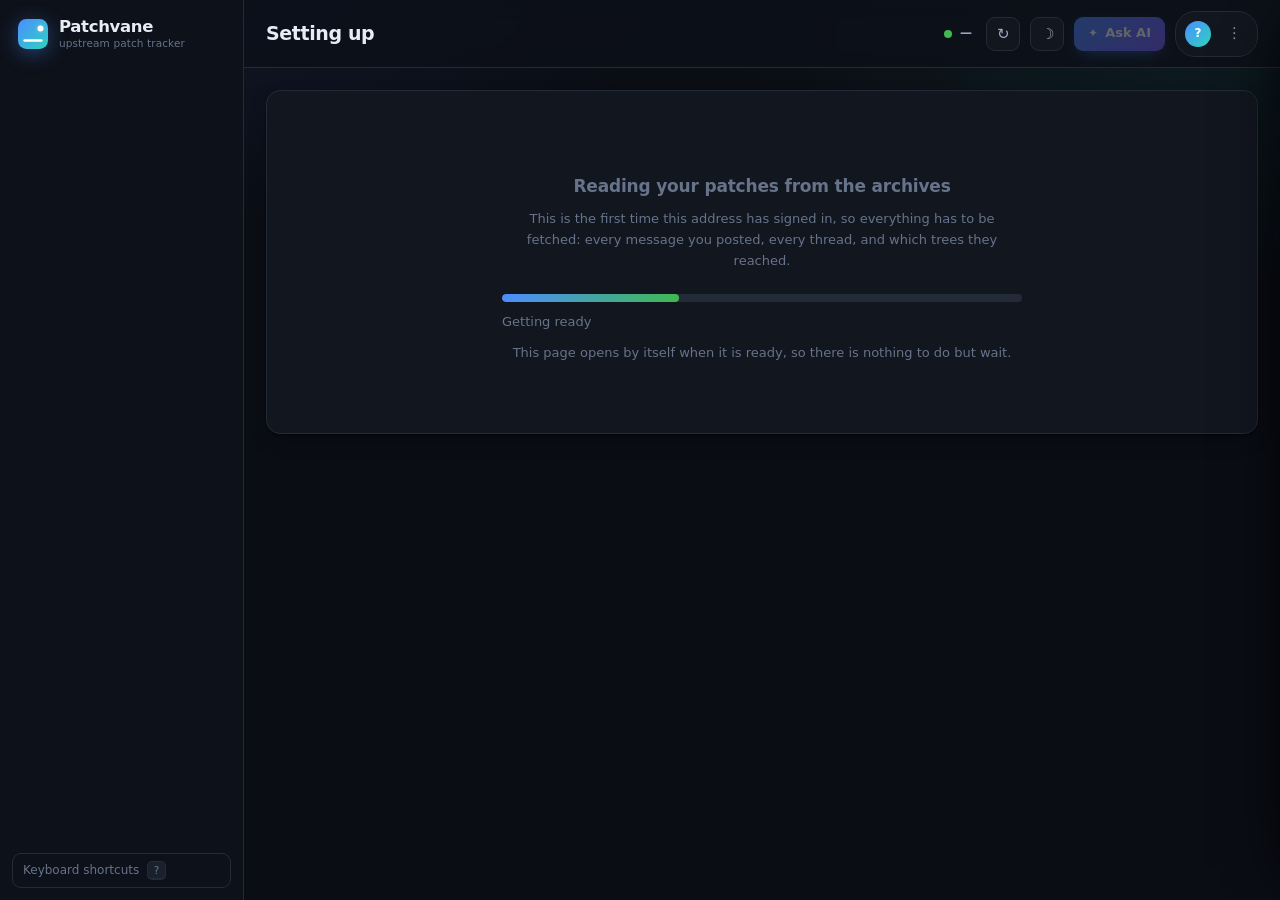
==== commit 96233bc7: "Let the mark move the way the banner's does The banner has the patch climb from the list up to mainl" ====
--- a/web/index.html
+++ b/web/index.html
@@ -14,16 +14,23 @@
 <div class="shell">
   <aside class="sidebar">
     <div class="logo">
-      <svg class="mark" viewBox="0 0 32 32" aria-hidden="true">
-        <rect width="32" height="32" rx="9" fill="url(#lg)"/>
-        <path d="M7 23h18" stroke="#fff" stroke-width="2.6" stroke-linecap="round"/>
-        <path d="M11 23c0-7 4-9 10-9" stroke="#bcd9ff" stroke-width="2.6"
-              fill="none" stroke-linecap="round"/>
-        <circle cx="24" cy="10" r="3.2" fill="#fff"/>
-        <defs><linearGradient id="lg" x1="0" y1="0" x2="1" y2="1">
-          <stop offset="0" stop-color="#4c8dff"/><stop offset="1" stop-color="#2dd4bf"/>
-        </linearGradient></defs>
-      </svg>
+        <svg class="mark" viewBox="0 0 32 32" aria-hidden="true">
+          <rect width="32" height="32" rx="9" fill="url(#lg)"/>
+          <path d="M7 23h18" stroke="#fff" stroke-width="2.6" stroke-linecap="round"/>
+          <path class="climb" d="M11 23c0-7 4-9 10-9" stroke="#bcd9ff"
+                stroke-width="2.6" fill="none" stroke-linecap="round"/>
+          <circle class="landed" cx="24" cy="10" r="4.6" fill="#fff"
+                  filter="url(#lgsoft)"/>
+          <circle cx="24" cy="10" r="3.2" fill="#fff"/>
+          <defs>
+            <linearGradient id="lg" x1="0" y1="0" x2="1" y2="1">
+              <stop offset="0" stop-color="#4c8dff"/><stop offset="1" stop-color="#2dd4bf"/>
+            </linearGradient>
+            <filter id="lgsoft" x="-60%" y="-60%" width="220%" height="220%">
+              <feGaussianBlur stdDeviation="1.5"/>
+            </filter>
+          </defs>
+        </svg>
       <span class="wordmark">Patchvane<i>upstream patch tracker</i></span>
     </div>
 
--- a/web/style.css
+++ b/web/style.css
@@ -117,6 +117,27 @@
 }
 .logo .mark { width: 30px; height: 30px; flex: none;
   filter: drop-shadow(0 4px 10px rgba(76,141,255,.4)); }
+
+/* The mark tells the same story the banner does, on the same six second
+   beat: the climb draws itself from the list up to mainline, rests there
+   long enough to be read as arrival, and retracts to go again, while the
+   glow behind the landing dot breathes.  The path measures 15.54 units,
+   so 16 covers it with a little to spare. */
+.mark .climb {
+  stroke-dasharray: 16; stroke-dashoffset: 16;
+  animation: markclimb 6s ease-in-out infinite;
+}
+.mark .landed { opacity: .15; animation: marklanded 6s ease-in-out infinite; }
+
+@keyframes markclimb {
+  0%        { stroke-dashoffset: 16; }
+  35%, 85%  { stroke-dashoffset: 0; }
+  100%      { stroke-dashoffset: 16; }
+}
+@keyframes marklanded {
+  0%, 100% { opacity: .15; }
+  50%      { opacity: .55; }
+}
 .wordmark { display: flex; flex-direction: column; line-height: 1.15;
   font-size: 16.5px; font-weight: 700; letter-spacing: -.02em; }
 .wordmark i { font-style: normal; font-size: 10.5px; font-weight: 500;
@@ -256,34 +277,6 @@
 .panel .body.flush { padding: 0; }
 .panel.wide .body { padding: 4px 8px 0; }
 .hint { color: var(--ink-3); font-size: 12.5px; line-height: 1.65; margin: 12px 0 0; }
-
-/* ------------------------------------------------------------------ hero */
-
-.hero {
-  display: flex; align-items: center; gap: 26px;
-  padding: 24px 26px; border-radius: var(--r);
-  border: 1px solid var(--line); box-shadow: var(--shadow);
-  background:
-    radial-gradient(620px 200px at 0% 0%, rgba(76,141,255,.16), transparent 66%),
-    radial-gradient(520px 220px at 100% 100%, rgba(45,212,191,.12), transparent 62%),
-    var(--panel);
-  position: relative; overflow: hidden;
-}
-.hero::after {
-  content: ""; position: absolute; inset: 0;
-  background: linear-gradient(115deg, transparent 42%, rgba(255,255,255,.035) 50%, transparent 58%);
-  /* Decoration laid over the whole hero, buttons included. Without this it
-     swallows their clicks, because a pointer event on a pseudo-element goes
-     to the parent and never reaches the button underneath. */
-  pointer-events: none;
-}
-.hx { flex: 1; min-width: 0; position: relative; }
-.eyebrow { margin: 0 0 4px; font-size: 12px; font-weight: 600; letter-spacing: .04em;
-  text-transform: uppercase; color: var(--blue); }
-.hero h2 { font-size: 25px; line-height: 1.28; letter-spacing: -.026em;
-  max-width: 46ch; }
-.heroacts { display: flex; gap: 9px; margin-top: 16px; }
-.hr { flex: none; position: relative; }
 
 /* ------------------------------------------------------------------ kpis */
 
@@ -783,6 +776,9 @@
   .fn-band, .fn-tick { transform: scaleY(1); }
   .hm { opacity: 1; }
   .spark { stroke-dasharray: none; stroke-dashoffset: 0; }
+  /* Stopping the loop must leave the mark drawn, not half erased. */
+  .mark .climb { stroke-dasharray: none; stroke-dashoffset: 0; }
+  .mark .landed { opacity: .35; }
 }
 
 ::view-transition-old(root) { animation: vtout .18s ease both; }
@@ -1094,7 +1090,6 @@
   .wordmark, .navitem .lb, .navitem .count, .navitem .kbd, .sidefoot { display: none; }
   .navitem { justify-content: center; padding: 11px 0; }
   .logo { justify-content: center; }
-  .hero { flex-direction: column; align-items: flex-start; }
   .ttl p, .uname, .stamp i { display: none; }
   .content { padding: 14px; }
 }
@@ -1161,11 +1156,6 @@
   .tablewrap { -webkit-overflow-scrolling: touch; }
   .tablewrap table { min-width: 540px; }
   thead th, tbody td { padding-left: 11px; padding-right: 11px; }
-
-  .hero { padding: 18px 16px; }
-  .hero h2 { font-size: 21px; }
-  .heroacts { flex-wrap: wrap; }
-  .heroacts .btn { flex: 1 1 auto; justify-content: center; }
 
   /* Rows of choices scroll sideways rather than squeezing or overflowing. */
   .seg, .tabs { overflow-x: auto; scrollbar-width: none; }
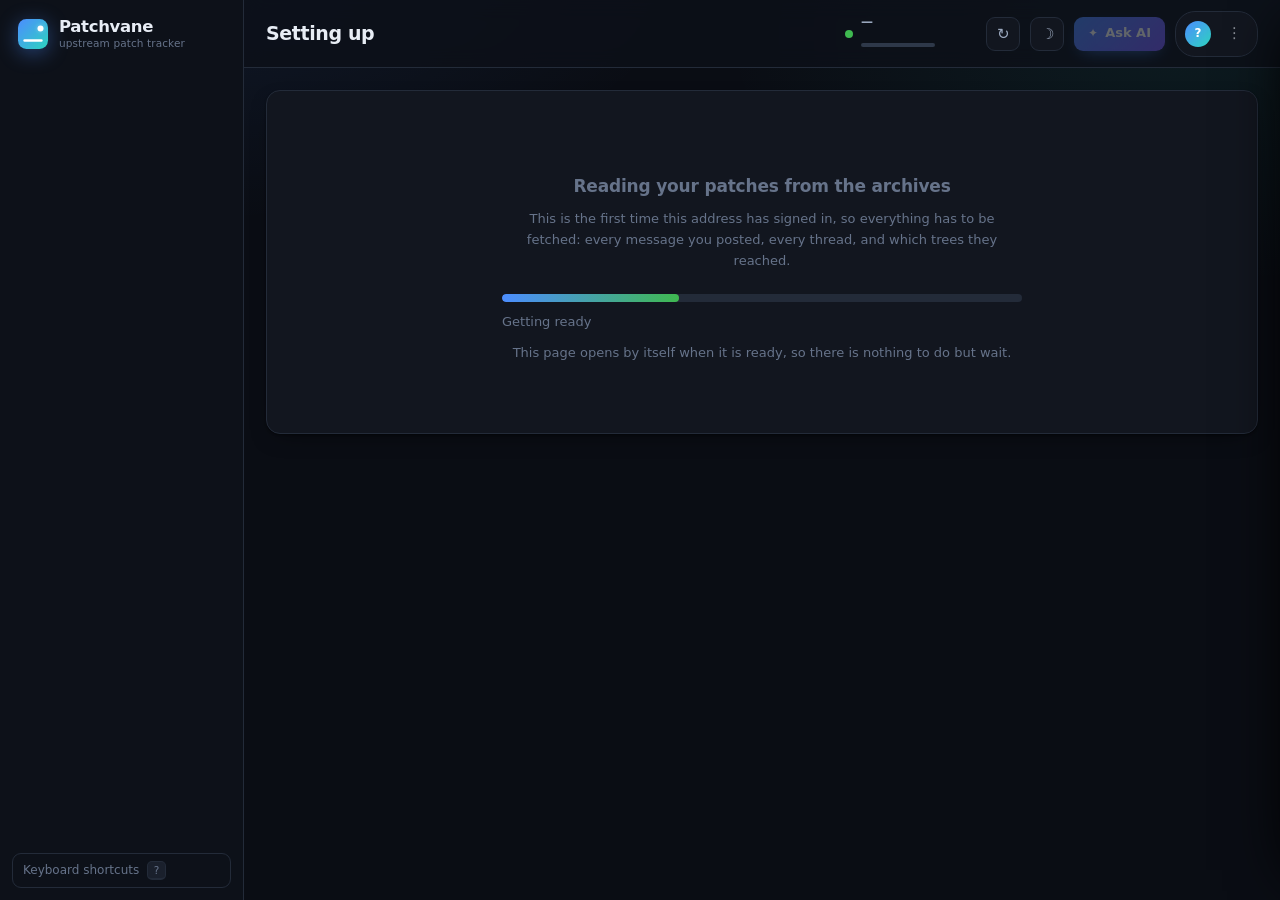
==== commit a41d88ca: "Say how far a collection has got, not that one is happening "Collecting now" told you the least usef" ====
--- a/web/index.html
+++ b/web/index.html
@@ -55,6 +55,11 @@
         <span>
           <b id="stamp">&mdash;</b>
           <i id="stampsub"></i>
+          <span class="minibar" id="minibar" hidden
+                role="progressbar" aria-valuemin="0" aria-valuemax="100">
+            <span class="track"><span class="fill" id="minifill"></span></span>
+            <span class="pct" id="minipct"></span>
+          </span>
         </span>
       </div>
 
--- a/web/style.css
+++ b/web/style.css
@@ -30,6 +30,35 @@
           "Helvetica Neue", Arial, sans-serif;
   --mono: ui-monospace, "SF Mono", "JetBrains Mono", "Cascadia Code", Menlo,
           Consolas, monospace;
+
+  /* One scale for movement, so that everything on screen agrees about how
+     fast things happen.  Before this there were five easing curves and a
+     duration invented per rule, which is what makes an interface feel
+     assembled rather than made.
+
+     --ease is the one to reach for: it leaves immediately and arrives
+     slowly, which reads as weight settling rather than a thing stopping.
+     --ease-spring overshoots a little and is for something appearing that
+     wants to be noticed.  --ease-bothways is for anything that has to move
+     and come back, where a decelerating curve looks lopsided. */
+  --ease:          cubic-bezier(.16, .84, .28, 1);
+  --ease-spring:   cubic-bezier(.34, 1.4, .64, 1);
+  --ease-bothways: cubic-bezier(.65, 0, .35, 1);
+
+  /* Under 120ms reads as instant, over 500ms reads as waiting. */
+  --t-quick: .13s;
+  --t-fast:  .22s;
+  --t-base:  .34s;
+  --t-slow:  .52s;
+  --t-lazy:  .78s;
+
+  /* A loop that runs while something is happening is not an interaction
+     and does not belong on the scale above: it wants to read as patient
+     rather than urgent, whatever the rest of the interface is doing. */
+  --t-loop: 1s;
+
+  /* Dealt out rather than snapping in all together. */
+  --stagger: 42ms;
 }
 
 html[data-theme="light"] {
@@ -61,6 +90,12 @@
   font-family: var(--sans);
   font-size: 14px; line-height: 1.55;
   -webkit-font-smoothing: antialiased;
+  /* Jumping to a section should travel there, so the eye keeps its place.
+     The reduced-motion block turns this back off. */
+  scroll-behavior: smooth;
+  /* Anchored scrolling that does not lurch when something above the
+     viewport finishes loading and changes height. */
+  overflow-anchor: auto;
 }
 
 body {
@@ -96,7 +131,7 @@
   position: fixed; inset: 0 0 auto 0; height: 2px; z-index: 999;
   background: linear-gradient(90deg, transparent, var(--blue), var(--cyan), transparent);
   background-size: 40% 100%; background-repeat: no-repeat;
-  animation: slide 1.1s ease-in-out infinite;
+  animation: slide calc(var(--t-loop) * 1.1) ease-in-out infinite;
 }
 @keyframes slide { 0% { background-position: -40% 0; } 100% { background-position: 140% 0; } }
 
@@ -150,7 +185,7 @@
   width: 100%; padding: 9px 11px; border: 0; border-radius: var(--r-sm);
   background: transparent; color: var(--ink-2); cursor: pointer;
   font: inherit; font-size: 13.5px; font-weight: 500; text-align: left;
-  position: relative; transition: background .13s, color .13s;
+  position: relative; transition: background var(--t-quick), color var(--t-quick);
 }
 .navitem:hover { background: var(--panel-2); color: var(--ink); }
 .navitem.active { background: var(--panel-2); color: var(--ink); font-weight: 600; }
@@ -166,7 +201,7 @@
   background: var(--panel-3); padding: 1px 7px; border-radius: 20px;
 }
 .navitem.active .count { color: var(--ink); }
-.navitem .kbd { opacity: 0; transition: opacity .13s; }
+.navitem .kbd { opacity: 0; transition: opacity var(--t-quick); }
 .navitem:hover .kbd { opacity: 1; }
 
 .kbd {
@@ -181,7 +216,7 @@
   display: flex; align-items: center; gap: 8px; width: 100%;
   background: transparent; border: 1px solid var(--line); border-radius: var(--r-sm);
   color: var(--ink-3); font: inherit; font-size: 12px; padding: 7px 10px;
-  cursor: pointer; transition: border-color .13s, color .13s;
+  cursor: pointer; transition: border-color var(--t-quick), color var(--t-quick);
 }
 .hint-btn:hover { border-color: var(--line-2); color: var(--ink-2); }
 
@@ -203,7 +238,7 @@
 
 .dot { width: 8px; height: 8px; border-radius: 50%; background: var(--green); flex: none; }
 .dot.live { box-shadow: 0 0 0 0 rgba(63,185,80,.6); animation: pulse 2.4s infinite; }
-.dot.working { background: var(--blue); animation: pulse 1s infinite; }
+.dot.working { background: var(--blue); animation: pulse var(--t-loop) infinite; }
 .dot.paused { background: var(--grey); animation: none; }
 .dot.bad { background: var(--red); animation: none; }
 @keyframes pulse {
@@ -216,10 +251,10 @@
   width: 34px; height: 34px; flex: none; display: grid; place-items: center;
   border: 1px solid var(--line); border-radius: var(--r-sm);
   background: var(--panel); color: var(--ink-2); cursor: pointer; font-size: 15px;
-  transition: background .13s, color .13s, border-color .13s;
+  transition: background var(--t-quick), color var(--t-quick), border-color var(--t-quick);
 }
 .iconbtn:hover { background: var(--panel-2); color: var(--ink); border-color: var(--line-2); }
-.iconbtn.spin { animation: spin 1s linear infinite; color: var(--blue); }
+.iconbtn.spin { animation: spin var(--t-loop) linear infinite; color: var(--blue); }
 @keyframes spin { to { transform: rotate(360deg); } }
 
 .aibtn {
@@ -228,7 +263,7 @@
   font: inherit; font-size: 13px; font-weight: 600; color: #fff;
   background: linear-gradient(135deg, var(--blue), #7c5cff);
   box-shadow: 0 6px 18px -8px rgba(76,141,255,.9);
-  transition: transform .13s, box-shadow .13s;
+  transition: transform var(--t-quick), box-shadow var(--t-quick);
 }
 .aibtn:hover { transform: translateY(-1px); box-shadow: 0 10px 22px -8px rgba(76,141,255,1); }
 .sparkle { font-size: 12px; animation: twinkle 3s ease-in-out infinite; }
@@ -250,7 +285,7 @@
 
 .content { flex: 1; overflow-y: auto; padding: 22px; display: flex;
   flex-direction: column; gap: 16px; }
-.content.in { animation: rise .32s cubic-bezier(.2,.7,.3,1); }
+.content.in { animation: rise var(--t-base) var(--ease); }
 @keyframes rise { from { opacity: 0; transform: translateY(7px); } }
 
 .split { display: grid; grid-template-columns: minmax(0,1fr) 336px; gap: 16px;
@@ -288,7 +323,7 @@
   padding: 15px 16px 14px; border-radius: var(--r);
   border: 1px solid var(--line); background: var(--panel);
   box-shadow: var(--shadow);
-  transition: transform .15s cubic-bezier(.2,.7,.3,1), border-color .15s, box-shadow .15s;
+  transition: transform var(--t-quick) var(--ease), border-color var(--t-quick), box-shadow var(--t-quick);
 }
 .kpi::before {
   content: ""; position: absolute; inset: 0 0 auto 0; height: 3px;
@@ -299,7 +334,7 @@
   pointer-events: none;
   width: 110px; height: 110px; border-radius: 50%;
   background: radial-gradient(circle, var(--c, var(--blue)), transparent 68%);
-  opacity: .11; transition: opacity .15s;
+  opacity: .11; transition: opacity var(--t-quick);
 }
 .kpi:hover { transform: translateY(-2px); border-color: var(--line-2); }
 .kpi:hover::after { opacity: .2; }
@@ -347,7 +382,7 @@
   background: var(--panel-2); color: var(--ink);
   font: inherit; font-size: 13px; font-weight: 550;
   padding: 8px 15px; cursor: pointer;
-  transition: background .13s, border-color .13s, transform .13s;
+  transition: background var(--t-quick), border-color var(--t-quick), transform var(--t-quick);
 }
 .btn:hover { background: var(--panel-3); border-color: var(--line-2); }
 .btn:active { transform: scale(.985); }
@@ -365,7 +400,7 @@
   display: inline-flex; align-items: center; gap: 7px;
   border: 1px solid var(--line); border-radius: 20px; background: transparent;
   color: var(--ink-2); font: inherit; font-size: 12.5px; font-weight: 550;
-  padding: 5px 13px; cursor: pointer; transition: all .13s;
+  padding: 5px 13px; cursor: pointer; transition: all var(--t-quick);
 }
 .chip b { font-size: 11px; font-weight: 700; color: var(--ink-3); }
 .chip:hover { border-color: var(--line-2); color: var(--ink); }
@@ -384,7 +419,7 @@
 .tabs button {
   border: 0; border-radius: 7px; background: transparent; color: var(--ink-2);
   font: inherit; font-size: 13px; font-weight: 550; padding: 6px 15px;
-  cursor: pointer; white-space: nowrap; transition: background .13s, color .13s;
+  cursor: pointer; white-space: nowrap; transition: background var(--t-quick), color var(--t-quick);
 }
 .tabs button:hover { color: var(--ink); }
 .tabs button.on { background: var(--panel-2); color: var(--ink); font-weight: 600;
@@ -425,7 +460,7 @@
 th .arrow { font-size: 8px; margin-left: 4px; color: var(--blue); }
 tbody td { padding: 11px 16px; border-bottom: 1px solid var(--line);
   vertical-align: top; font-size: 13px; }
-tbody tr { transition: background .1s; }
+tbody tr { transition: background var(--t-quick); }
 tbody tr:hover { background: color-mix(in srgb, var(--panel-2) 60%, transparent); }
 tbody tr:last-child td { border-bottom: 0; }
 td.num, th.num { text-align: right; font-variant-numeric: tabular-nums; }
@@ -443,7 +478,7 @@
   min-width: 29px; height: 29px; padding: 0 8px;
   border: 1px solid var(--line); border-radius: 7px;
   background: transparent; color: var(--ink-2);
-  font: inherit; font-size: 12.5px; cursor: pointer; transition: all .12s;
+  font: inherit; font-size: 12.5px; cursor: pointer; transition: all var(--t-quick);
 }
 .pager button:hover:not(:disabled) { background: var(--panel-2); color: var(--ink); }
 .pager button.on { background: var(--blue); border-color: var(--blue); color: #fff;
@@ -465,7 +500,7 @@
 .hover-band { fill: transparent; }
 .hover-band:hover { fill: color-mix(in srgb, var(--blue) 8%, transparent); }
 .spark { stroke-dasharray: 2400; stroke-dashoffset: 2400;
-  animation: draw 1.05s cubic-bezier(.2,.7,.3,1) forwards; }
+  animation: draw var(--t-lazy) var(--ease) forwards; }
 @keyframes draw { to { stroke-dashoffset: 0; } }
 
 .chartlegend { display: flex; gap: 14px; font-size: 11.5px; color: var(--ink-3); }
@@ -476,12 +511,12 @@
   text-anchor: middle; letter-spacing: -.02em; }
 .funnel .fn-p { font-size: 11.5px; font-weight: 600; fill: var(--ink-2); text-anchor: middle; }
 .funnel .fn-s { font-size: 10px; fill: var(--ink-3); text-anchor: middle; }
-.funnel path { animation: rise .4s cubic-bezier(.2,.7,.3,1); }
+.funnel path { animation: rise var(--t-base) var(--ease); }
 
 .donut-centre .n { font-size: 21px; font-weight: 700; fill: var(--ink);
   text-anchor: middle; letter-spacing: -.02em; }
 .donut-centre .t { font-size: 10px; fill: var(--ink-3); text-anchor: middle; }
-.donut circle { transition: stroke-width .13s; }
+.donut circle { transition: stroke-width var(--t-quick); }
 .donut circle:hover { stroke-width: 19; }
 .donutwrap { display: flex; gap: 18px; align-items: center; }
 .donutwrap > svg { flex: none; }
@@ -500,7 +535,7 @@
 .legend .pc { color: var(--ink-3); text-align: right; font-size: 11.5px; }
 
 .hmwrap { overflow-x: auto; padding-bottom: 4px; }
-.hm { fill: var(--panel-2); transition: fill .13s; }
+.hm { fill: var(--panel-2); transition: fill var(--t-quick); }
 .hm.l1 { fill: color-mix(in srgb, var(--blue) 28%, var(--panel-2)); }
 .hm.l2 { fill: color-mix(in srgb, var(--blue) 52%, var(--panel-2)); }
 .hm.l3 { fill: color-mix(in srgb, var(--blue) 76%, var(--panel-2)); }
@@ -524,10 +559,10 @@
 .barrow .vl { text-align: right; color: var(--ink-3); font-variant-numeric: tabular-nums; }
 .tr { height: 8px; border-radius: 20px; background: var(--panel-2); overflow: hidden;
   display: flex; }
-.tr i { height: 100%; display: block; transition: width .5s cubic-bezier(.2,.7,.3,1); }
+.tr i { height: 100%; display: block; transition: width var(--t-slow) var(--ease); }
 .gauge { height: 10px; border-radius: 20px; background: var(--panel-2); overflow: hidden; }
 .gauge i { display: block; height: 100%; border-radius: 20px;
-  transition: width .5s cubic-bezier(.2,.7,.3,1); }
+  transition: width var(--t-slow) var(--ease); }
 
 /* ----------------------------------------------------------------- lists */
 
@@ -598,24 +633,24 @@
 .switch input:focus-visible + span {
   outline: 2px solid var(--blue); outline-offset: 3px; }
 .switch span { position: absolute; inset: 0; border-radius: 20px;
-  background: var(--panel-3); transition: background .18s; }
+  background: var(--panel-3); transition: background var(--t-fast); }
 .switch span::before { content: ""; position: absolute; left: 3px; top: 3px;
   width: 18px; height: 18px; border-radius: 50%; background: #fff;
-  transition: transform .18s cubic-bezier(.2,.7,.3,1); }
+  transition: transform var(--t-fast) var(--ease); }
 .switch input:checked + span { background: var(--green); }
 .switch input:checked + span::before { transform: translateX(18px); }
 
 .asklist { list-style: none; margin: 8px 0 0; padding: 0; }
 .asklist li { padding: 9px 12px; border: 1px solid var(--line); border-radius: var(--r-sm);
   margin-bottom: 7px; font-size: 12.5px; color: var(--ink-2); cursor: pointer;
-  transition: all .13s; }
+  transition: all var(--t-quick); }
 .asklist li:hover { border-color: var(--blue); color: var(--ink);
   background: color-mix(in srgb, var(--blue) 7%, transparent); }
 
 /* ------------------------------------------------------------- assistant */
 
 .scrim { position: fixed; inset: 0; background: rgba(3,6,12,.55); z-index: 90;
-  opacity: 0; pointer-events: none; transition: opacity .22s;
+  opacity: 0; pointer-events: none; transition: opacity var(--t-fast);
   backdrop-filter: blur(2px); }
 .scrim.on { opacity: 1; pointer-events: auto; }
 
@@ -624,7 +659,7 @@
   z-index: 100; display: flex; flex-direction: column;
   background: var(--bg-2); border-left: 1px solid var(--line);
   box-shadow: -24px 0 60px -30px rgba(0,0,0,.85);
-  transform: translateX(102%); transition: transform .28s cubic-bezier(.2,.7,.3,1);
+  transform: translateX(102%); transition: transform var(--t-base) var(--ease);
 }
 .drawer.open { transform: none; }
 .drawer > header { display: flex; align-items: center; gap: 11px;
@@ -645,12 +680,12 @@
 .aisug { display: flex; flex-direction: column; gap: 7px; }
 .aisug button { border: 1px solid var(--line); border-radius: var(--r-sm);
   background: var(--panel); color: var(--ink-2); font: inherit; font-size: 12.5px;
-  padding: 9px 12px; cursor: pointer; text-align: left; transition: all .13s; }
+  padding: 9px 12px; cursor: pointer; text-align: left; transition: all var(--t-quick); }
 .aisug button:hover { border-color: var(--blue); color: var(--ink);
   background: color-mix(in srgb, var(--blue) 8%, transparent); }
 
 .msg { max-width: 92%; font-size: 13px; line-height: 1.62;
-  animation: rise .25s cubic-bezier(.2,.7,.3,1); }
+  animation: rise var(--t-fast) var(--ease); }
 .msg.me { align-self: flex-end; background: linear-gradient(135deg, var(--blue), #6f6bff);
   color: #fff; padding: 9px 13px; border-radius: 14px 14px 4px 14px; font-weight: 500; }
 .msg.bot { align-self: flex-start; background: var(--panel); border: 1px solid var(--line);
@@ -689,7 +724,7 @@
 .help.on { display: grid; }
 .helpcard { width: 380px; max-width: 92vw; background: var(--panel);
   border: 1px solid var(--line); border-radius: var(--r); box-shadow: var(--shadow);
-  animation: rise .22s cubic-bezier(.2,.7,.3,1); }
+  animation: rise var(--t-fast) var(--ease); }
 .helpcard header { display: flex; align-items: center; padding: 14px 16px;
   border-bottom: 1px solid var(--line); }
 .helpcard header h2 { font-size: 14px; }
@@ -706,7 +741,7 @@
   padding: 11px 15px; border-radius: var(--r-sm);
   background: var(--panel); border: 1px solid var(--line-2);
   box-shadow: var(--shadow); font-size: 12.5px; max-width: 380px;
-  animation: pop .26s cubic-bezier(.2,.7,.3,1); transition: opacity .55s;
+  animation: pop var(--t-fast) var(--ease); transition: opacity var(--t-slow);
   border-left: 3px solid var(--blue);
 }
 .toast.ok { border-left-color: var(--green); }
@@ -723,20 +758,26 @@
    in all at once. */
 [data-reveal] {
   opacity: 0;
-  transform: translateY(10px);
-  transition: opacity .44s cubic-bezier(.2,.8,.25,1),
-              transform .44s cubic-bezier(.2,.8,.25,1);
-  transition-delay: calc(var(--i, 0) * 45ms);
-}
-[data-reveal].seen { opacity: 1; transform: none; }
-
-.rowin { animation: rowin .38s cubic-bezier(.2,.8,.25,1); }
+  transform: translateY(10px) scale(.994);
+  transition: opacity var(--t-slow) var(--ease),
+              transform var(--t-slow) var(--ease-spring);
+  transition-delay: calc(var(--i, 0) * var(--stagger));
+  /* Promoted only while it has somewhere to go.  Left on, every panel on
+     the page would hold a compositor layer for the whole session. */
+  will-change: opacity, transform;
+}
+[data-reveal].seen {
+  opacity: 1; transform: none;
+  will-change: auto;
+}
+
+.rowin { animation: rowin var(--t-base) var(--ease); }
 @keyframes rowin { from { opacity: 0; transform: translateY(-6px); } }
 
 .ripple {
   position: absolute; border-radius: 50%; pointer-events: none;
   background: currentColor; opacity: .28; transform: scale(0);
-  animation: ripple .6s cubic-bezier(.2,.7,.3,1) forwards;
+  animation: ripple var(--t-slow) var(--ease) forwards;
 }
 @keyframes ripple { to { transform: scale(2.4); opacity: 0; } }
 .btn { position: relative; overflow: hidden; }
@@ -744,24 +785,23 @@
 /* Charts rest at zero and grow once they are in the document. */
 .fn-band, .fn-tick {
   transform: scaleY(var(--grown, 0));
-  transition: transform .62s cubic-bezier(.2,.8,.25,1);
+  transition: transform var(--t-slow) var(--ease);
   transition-delay: var(--d, 0ms);
 }
 .hm {
   opacity: var(--grown, 0);
-  transition: opacity .5s ease, fill .13s;
+  transition: opacity var(--t-slow) ease, fill var(--t-quick);
   transition-delay: var(--d, 0ms);
 }
 .arc, .rv-arc {
-  transition: stroke-dasharray .85s cubic-bezier(.2,.8,.25,1), stroke-width .13s;
+  transition: stroke-dasharray var(--t-lazy) var(--ease), stroke-width var(--t-quick);
   transition-delay: var(--d, 0ms);
 }
 .spark {
   stroke-dasharray: 2600; stroke-dashoffset: 2600;
-  animation: draw 1.05s cubic-bezier(.2,.7,.3,1) var(--d, 0ms) forwards;
-}
-.area { animation: fade .8s ease var(--d, 0ms) both; }
-@keyframes draw { to { stroke-dashoffset: 0; } }
+  animation: draw var(--t-lazy) var(--ease) var(--d, var(--t-quick)) forwards;
+}
+.area { animation: fade var(--t-lazy) ease var(--d, var(--t-quick)) both; }
 @keyframes fade { from { opacity: 0; } to { opacity: 1; } }
 
 /* Someone who asked their system to stop animating meant it. */
@@ -781,10 +821,17 @@
   .mark .landed { opacity: .35; }
 }
 
-::view-transition-old(root) { animation: vtout .18s ease both; }
-::view-transition-new(root) { animation: vtin .28s cubic-bezier(.2,.8,.25,1) both; }
-@keyframes vtout { to { opacity: 0; transform: translateY(-6px); } }
-@keyframes vtin { from { opacity: 0; transform: translateY(8px); } }
+/* The old view leaves faster than the new one arrives and they overlap,
+   because crossing them is what stops a change of view reading as a blank
+   frame between two pages. */
+::view-transition-old(root) {
+  animation: vtout var(--t-fast) var(--ease-bothways) both;
+}
+::view-transition-new(root) {
+  animation: vtin var(--t-base) var(--ease) both;
+}
+@keyframes vtout { to { opacity: 0; transform: translateY(-8px) scale(.994); } }
+@keyframes vtin { from { opacity: 0; transform: translateY(10px) scale(.994); } }
 
 /* ============================================================= skeletons */
 
@@ -829,7 +876,7 @@
 .seg button {
   border: 0; background: transparent; color: var(--ink-3); cursor: pointer;
   font: inherit; font-size: 11.5px; font-weight: 550; padding: 4px 10px;
-  border-radius: 6px; white-space: nowrap; transition: all .13s;
+  border-radius: 6px; white-space: nowrap; transition: all var(--t-quick);
 }
 .seg button:hover { color: var(--ink); }
 .seg button.on { background: var(--panel); color: var(--ink);
@@ -840,7 +887,7 @@
   min-width: 210px; padding: 13px; border-radius: var(--r-sm);
   background: var(--panel); border: 1px solid var(--line-2);
   box-shadow: 0 18px 44px -18px rgba(0,0,0,.8);
-  animation: rise .18s cubic-bezier(.2,.8,.25,1);
+  animation: rise var(--t-fast) var(--ease);
 }
 .menu.wide { min-width: 320px; }
 .menu h4 { font-size: 12px; color: var(--ink-3); text-transform: uppercase;
@@ -859,7 +906,7 @@
 }
 tbody tr.grouprow:hover td { background: var(--panel-2); }
 .caret { display: inline-block; color: var(--ink-3); margin-right: 7px;
-  transition: transform .18s; }
+  transition: transform var(--t-fast); }
 .caret.shut { transform: rotate(-90deg); }
 .gcount { color: var(--ink-3); margin-left: 8px; font-size: 11.5px; }
 
@@ -877,7 +924,7 @@
   width: 25px; height: 25px; border-radius: 7px; padding: 0;
   border: 1px solid var(--line); background: transparent;
   color: var(--ink-3); cursor: pointer; font-size: 12px;
-  transition: all .13s;
+  transition: all var(--t-quick);
 }
 .ai-inline:hover {
   color: #fff; border-color: transparent;
@@ -900,7 +947,7 @@
   grid-template-columns: 10px minmax(210px, 1.1fr) 3fr 52px 48px;
   padding: 12px 20px; border: 0; border-top: 1px solid var(--line);
   background: transparent; font: inherit; color: var(--ink);
-  text-align: left; cursor: pointer; transition: background .13s;
+  text-align: left; cursor: pointer; transition: background var(--t-quick);
 }
 .ledrow:first-child { border-top: 0; }
 .ledrow:hover { background: var(--panel-2); }
@@ -912,7 +959,7 @@
 .ledrow .tr { height: 9px; border-radius: 5px; background: var(--panel-2);
   overflow: hidden; }
 .ledrow .tr i { display: block; height: 100%; border-radius: 5px;
-  transition: width .6s cubic-bezier(.2,.8,.25,1); }
+  transition: width var(--t-slow) var(--ease); }
 .ledrow .vl { font-variant-numeric: tabular-nums; font-weight: 600;
   font-size: 15px; text-align: right; }
 .ledrow .pc { font-variant-numeric: tabular-nums; font-size: 12px;
@@ -943,7 +990,7 @@
   align-items: start; }
 .provider {
   border: 1px solid var(--line); border-radius: var(--r-sm);
-  padding: 15px; background: var(--panel-2); transition: border-color .15s;
+  padding: 15px; background: var(--panel-2); transition: border-color var(--t-quick);
 }
 .provider.on { border-color: color-mix(in srgb, var(--green) 40%, var(--line)); }
 .provider .ph { display: flex; align-items: center; gap: 10px; }
@@ -986,7 +1033,7 @@
   padding: 4px 10px; border-radius: 20px; cursor: pointer;
   border: 1px solid var(--line-2); background: var(--panel-2);
   color: var(--ink-2); font: inherit; font-size: 11.5px; font-weight: 550;
-  transition: all .13s;
+  transition: all var(--t-quick);
 }
 .pk:hover, .pk.on { color: var(--ink); border-color: var(--blue); }
 .pk i { font-style: normal; font-size: 8px; opacity: .6; }
@@ -996,7 +1043,7 @@
   min-width: 250px; padding: 6px; border-radius: var(--r-sm);
   background: var(--panel); border: 1px solid var(--line-2);
   box-shadow: 0 18px 44px -18px rgba(0,0,0,.8);
-  animation: rise .18s cubic-bezier(.2,.8,.25,1);
+  animation: rise var(--t-fast) var(--ease);
 }
 .pkmenu button {
   display: block; width: 100%; text-align: left; padding: 7px 10px;
@@ -1047,7 +1094,7 @@
 
 .loginbox {
   background: var(--panel); border: 1px solid var(--line); border-radius: var(--r);
-  box-shadow: var(--shadow); padding: 28px; animation: rise .4s cubic-bezier(.2,.7,.3,1);
+  box-shadow: var(--shadow); padding: 28px; animation: rise var(--t-base) var(--ease);
 }
 .loginbox h2 { font-size: 20px; letter-spacing: -.02em; }
 .loginbox .lead { margin: 7px 0 20px; font-size: 12.5px; color: var(--ink-3);
@@ -1136,8 +1183,13 @@
   .ttl h1 { font-size: 17px; overflow: hidden; text-overflow: ellipsis;
     white-space: nowrap; }
   /* When it was last collected is worth a line in the page, not a third of
-     the top bar. */
+     the top bar.  A collection actually running is different: that is worth
+     the room on any screen, so the stamp comes back carrying only the bar
+     for as long as one is going. */
   .stamp { display: none; }
+  .stamp:has(.minibar:not([hidden])) { display: flex; }
+  .stamp:has(.minibar:not([hidden])) b { display: none; }
+  .minibar .track { width: 56px; }
   .aibtn { width: 38px; height: 38px; padding: 0; justify-content: center; }
   .aibtn .btnlb { display: none; }
   .usermenu { padding: 3px; gap: 0; }
@@ -1190,10 +1242,10 @@
   padding: 7px 13px; border-radius: 20px; cursor: pointer;
   border: 1px solid var(--line-2); background: var(--panel-2);
   color: var(--ink-2); font: inherit; font-size: 12px; font-weight: 550;
-  transition: color .13s, border-color .13s;
+  transition: color var(--t-quick), border-color var(--t-quick);
 }
 .disclose:hover { color: var(--ink); border-color: var(--blue); }
-.disclose .caret { transition: transform .18s; font-size: 10px; }
+.disclose .caret { transition: transform var(--t-fast); font-size: 10px; }
 .disclose.on .caret { transform: rotate(180deg); }
 .disclose.on + .providers { margin-top: 14px; }
 
@@ -1233,8 +1285,7 @@
 .empty.tall p { max-width: 520px; margin: 0 auto 10px; line-height: 1.6; }
 .spinner { width: 34px; height: 34px; margin: 0 auto; border-radius: 50%;
   border: 3px solid var(--line); border-top-color: var(--blue);
-  animation: spin 900ms linear infinite; }
-@keyframes spin { to { transform: rotate(360deg); } }
+  animation: spin var(--t-loop) linear infinite; }
 
 /* How far a first collection has got.  The width is set from the collector's
    own count, so it only ever moves forward at the pace of real work. */
@@ -1242,7 +1293,7 @@
   border-radius: 99px; background: var(--line); overflow: hidden; }
 .prog .fill { height: 100%; width: 0; border-radius: 99px;
   background: linear-gradient(90deg, var(--blue), var(--green));
-  transition: width 600ms cubic-bezier(.4, 0, .2, 1); }
+  transition: width var(--t-slow) var(--ease-bothways); }
 /* Before the first count arrives there is no share to show, so the bar
    says "something is happening" rather than standing at zero. */
 .prog.waiting .fill { width: 34% !important; animation: creep 1.6s ease-in-out infinite; }
@@ -1252,12 +1303,52 @@
 .progline .pct { font-variant-numeric: tabular-nums; color: var(--ink-3); }
 body.firstrun nav, body.firstrun .aibtn { opacity: .35; pointer-events: none; }
 
+/* The same thing in the corner, for a collection that is not the first one.
+   "Collecting now" said only that something was happening; this says how
+   much of it is left, in the width the sentence used to take. */
+.minibar { display: inline-flex; align-items: center; gap: 7px; }
+.minibar .track {
+  width: 74px; height: 4px; border-radius: 99px; overflow: hidden;
+  background: var(--line-2); flex: none;
+}
+.minibar .fill {
+  display: block; height: 100%; width: 0; border-radius: 99px;
+  background: linear-gradient(90deg, var(--blue), var(--cyan));
+  /* Slow, because the count behind it arrives in steps: easing the width
+     across the gap is what turns a row of jumps into one movement. */
+  transition: width var(--t-slow) var(--ease);
+  position: relative;
+}
+/* A sheen crossing the filled part, so a bar that is waiting on a slow
+   host still reads as working rather than stuck. */
+.minibar .fill::after {
+  content: ""; position: absolute; inset: 0;
+  background: linear-gradient(90deg, transparent,
+              rgba(255,255,255,.45), transparent);
+  animation: sheen calc(var(--t-loop) * 1.6) linear infinite;
+}
+@keyframes sheen {
+  from { transform: translateX(-100%); }
+  to   { transform: translateX(100%); }
+}
+.minibar .pct {
+  font-style: normal; font-size: 11.5px; font-variant-numeric: tabular-nums;
+  color: var(--ink-2); min-width: 30px;
+}
+/* Nothing to count yet: hold a short bar and run it along the track. */
+.minibar.waiting .fill { width: 38% !important; animation: creep 1.6s ease-in-out infinite; }
+.minibar.waiting .fill::after { animation: none; }
+
+@media (prefers-reduced-motion: reduce) {
+  .minibar .fill::after { animation: none; }
+}
+
 /* The account menu in the corner. */
 .usermenu { position: relative; }
 .who { display: flex; align-items: center; gap: 8px; padding: 4px 8px 4px 4px;
   background: none; border: 1px solid transparent; border-radius: 999px;
   color: inherit; cursor: pointer; font: inherit;
-  transition: background .15s, border-color .15s; }
+  transition: background var(--t-quick), border-color var(--t-quick); }
 .who:hover { background: var(--panel-2); border-color: var(--line); }
 .who .dots { opacity: .55; font-size: 15px; line-height: 1; }
 .whomenu { position: absolute; top: calc(100% + 8px); right: 0; z-index: 60;
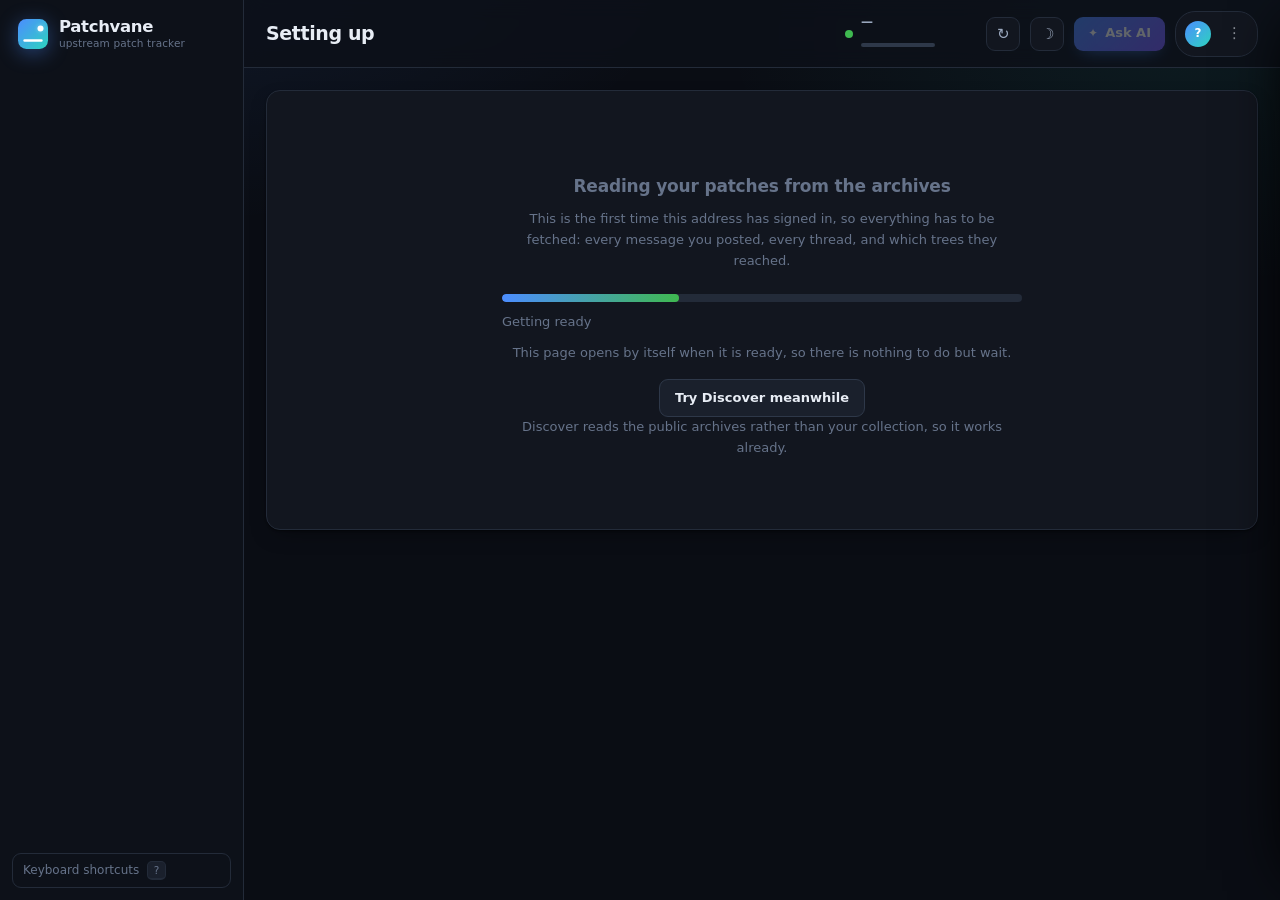
==== commit 8f74782c: "A face on the account, and a Discover tab for everybody else's patches Five things, and the first th" ====
--- a/web/index.html
+++ b/web/index.html
@@ -77,6 +77,7 @@
         </button>
         <div class="whomenu hidden" id="whomenu" role="menu">
           <button role="menuitem" data-who="profile">Profile</button>
+          <button role="menuitem" data-who="settings">Settings</button>
           <button role="menuitem" data-who="signout">Sign out</button>
         </div>
       </div>
@@ -135,6 +136,7 @@
       <button class="iconbtn" id="helpclose">&times;</button></header>
     <dl>
       <dt><span class="kbd">1</span>&ndash;<span class="kbd">7</span></dt><dd>jump to a section</dd>
+      <dt><span class="kbd">g</span></dt><dd>look somebody up</dd>
       <dt><span class="kbd">/</span></dt><dd>search the list on screen</dd>
       <dt><span class="kbd">a</span></dt><dd>open the assistant</dd>
       <dt><span class="kbd">r</span></dt><dd>refresh now</dd>
--- a/web/style.css
+++ b/web/style.css
@@ -277,7 +277,11 @@
   width: 26px; height: 26px; border-radius: 50%; display: grid; place-items: center;
   font-size: 12px; font-weight: 700; color: #fff;
   background: linear-gradient(135deg, var(--blue), var(--cyan));
-}
+  overflow: hidden; flex: none;
+}
+/* A photograph is rarely square and a face should not be squashed into a
+   circle, so it is cropped to fill rather than stretched to fit. */
+.avatar img { width: 100%; height: 100%; object-fit: cover; display: block; }
 .uname { font-size: 12px; color: var(--ink-2); max-width: 150px;
   overflow: hidden; text-overflow: ellipsis; white-space: nowrap; }
 .out { color: var(--ink-3); font-size: 13px; padding: 0 4px; }
@@ -1062,9 +1066,6 @@
 .via .mono { font-size: 10.5px; opacity: .8; }
 .via .fell { color: var(--amber); cursor: help; margin-left: 4px; }
 
-.seg.pick { width: 100%; margin-bottom: 18px; }
-.seg.pick button { flex: 1; padding: 8px 10px; font-size: 12.5px; }
-
 .asklist.plain li { cursor: default; }
 .asklist.plain li:hover { border-color: var(--line); color: var(--ink-2);
   background: transparent; }
@@ -1103,9 +1104,86 @@
 .loginbox .btn:disabled { opacity: .6; cursor: default; }
 .loginbox .note { margin: 18px 0 0; font-size: 11.5px; color: var(--ink-3);
   line-height: 1.6; }
-.loginbox .err { padding: 10px 13px; border-radius: var(--r-sm); font-size: 12.5px;
-  color: var(--red); background: color-mix(in srgb, var(--red) 10%, transparent);
+.loginbox .err { padding: 10px 13px; margin-bottom: 18px; border-radius: var(--r-sm);
+  font-size: 12.5px; color: var(--red);
+  background: color-mix(in srgb, var(--red) 10%, transparent);
   border: 1px solid color-mix(in srgb, var(--red) 40%, transparent); }
+
+/* One card, several steps.  Each arrives the way a panel does elsewhere, so
+   moving from the form to the code to the password reads as one page
+   getting on with it rather than three pages replacing each other. */
+.step.in { animation: stepin var(--t-base) var(--ease) both; }
+@keyframes stepin {
+  from { opacity: 0; transform: translateY(9px) scale(.994); }
+  to   { opacity: 1; transform: none; }
+}
+
+.loginbox .grid2 { display: grid; grid-template-columns: 1fr 1fr; gap: 0 12px; }
+.req { color: var(--blue); font-weight: 700; }
+
+/* A message about one box, under that box.  It grows into place rather than
+   shoving everything below it down in one frame. */
+.fielderr { margin: 0; padding: 0; font-size: 11.5px; line-height: 1.5;
+  color: var(--red); max-height: 0; opacity: 0; overflow: hidden;
+  transition: max-height var(--t-fast) var(--ease),
+              opacity var(--t-fast) var(--ease),
+              padding var(--t-fast) var(--ease); }
+.fielderr.on { max-height: 60px; opacity: 1; padding-top: 6px; }
+.fielderr.good { color: var(--green); }
+.fielderr.mid { text-align: center; }
+
+.field input.bad, .field select.bad { border-color:
+  color-mix(in srgb, var(--red) 60%, var(--line)); }
+.field input.bad:focus { box-shadow: 0 0 0 3px
+  color-mix(in srgb, var(--red) 18%, transparent); border-color: var(--red); }
+
+.pwwrap { position: relative; display: block; }
+.pwwrap input { padding-right: 54px; }
+.peek { position: absolute; right: 7px; top: 50%; transform: translateY(-50%);
+  border: 0; background: none; padding: 5px 7px; border-radius: 6px;
+  font: inherit; font-size: 11px; font-weight: 600; color: var(--ink-3);
+  cursor: pointer; transition: color var(--t-quick) var(--ease),
+                               background var(--t-quick) var(--ease); }
+.peek:hover { color: var(--ink); background: var(--panel-2); }
+
+.pwmeter { display: grid; grid-template-columns: repeat(4, 1fr); gap: 4px;
+  margin-top: 9px; }
+.pwmeter i { height: 3px; border-radius: 99px; background: var(--line-2);
+  transition: background var(--t-base) var(--ease); }
+.pwmeter[data-at="1"] i:nth-child(-n+1) { background: var(--red); }
+.pwmeter[data-at="2"] i:nth-child(-n+2) { background: var(--amber); }
+.pwmeter[data-at="3"] i:nth-child(-n+3) { background: var(--blue); }
+.pwmeter[data-at="4"] i { background: var(--green); }
+
+/* What is still missing, said before the button is pressed rather than
+   after: every rule the server will apply, ticking off as they are met. */
+.rules { list-style: none; margin: 11px 0 0; padding: 0;
+  display: flex; flex-wrap: wrap; gap: 3px 13px; }
+.rules li { position: relative; padding-left: 15px; font-size: 11px;
+  color: var(--ink-3);
+  transition: color var(--t-fast) var(--ease); }
+.rules li::before { content: "\2022"; position: absolute; left: 3px; }
+.rules li.met { color: var(--green); }
+.rules li.met::before { content: "\2713"; left: 1px; font-weight: 700; }
+
+.otp { display: grid; grid-template-columns: repeat(6, 1fr); gap: 8px;
+  margin: 4px 0 0; }
+.otp input { width: 100%; padding: 13px 0; text-align: center;
+  font: 600 20px/1 var(--mono); font-variant-numeric: tabular-nums;
+  color: var(--ink); background: var(--bg-2); border: 1px solid var(--line);
+  border-radius: 10px; caret-color: var(--blue);
+  transition: border-color var(--t-fast) var(--ease),
+              box-shadow var(--t-fast) var(--ease),
+              transform var(--t-fast) var(--ease-spring); }
+.otp input:focus { outline: none; border-color: var(--blue);
+  box-shadow: var(--glow); transform: translateY(-2px); }
+
+.linkrow { display: flex; align-items: center; justify-content: space-between;
+  gap: 12px; flex-wrap: wrap; margin-top: 16px; }
+.linkrow .hint { margin: 0; }
+.linkrow button.link:disabled { color: var(--ink-3); cursor: default;
+  font-variant-numeric: tabular-nums; }
+.linkrow button.link:disabled:hover { text-decoration: none; }
 
 @media (max-width: 960px) {
   .loginpage { grid-template-columns: 1fr; gap: 26px; padding: 34px 22px; }
@@ -1113,10 +1191,10 @@
   .loginside p { display: none; }
 }
 
-/* On a phone the page is asking a stranger for a Google app password, which
-   is the moment the three reassurances underneath it are worth most.  They
-   used to be hidden along with the paragraph; the paragraph is the part
-   nobody reads twice, so only that goes. */
+/* On a phone the page is asking a stranger to hand over their name and
+   address, which is the moment the three reassurances underneath it are
+   worth most.  They used to be hidden along with the paragraph; the
+   paragraph is the part nobody reads twice, so only that goes. */
 @media (max-width: 680px) {
   .loginpage { min-height: 100dvh; align-content: start; gap: 20px;
     padding: 26px 16px calc(26px + env(safe-area-inset-bottom, 0px)); }
@@ -1125,6 +1203,12 @@
   .loginside h1 { font-size: 24px; }
   .loginfacts { margin-top: 16px; }
   .loginbox { padding: 20px 17px; }
+  .loginbox .grid2 { grid-template-columns: 1fr; }
+  /* Six boxes across a 320px screen leaves nothing to tap.  Tighter gaps
+     and a smaller face keep them all on one line, which is what makes the
+     code readable as one number. */
+  .otp { gap: 6px; }
+  .otp input { padding: 11px 0; font-size: 17px; }
 }
 
 /* --------------------------------------------------------------- narrow */
@@ -1302,6 +1386,9 @@
   justify-content: space-between; gap: 12px; font-size: 13px; }
 .progline .pct { font-variant-numeric: tabular-nums; color: var(--ink-3); }
 body.firstrun nav, body.firstrun .aibtn { opacity: .35; pointer-events: none; }
+/* Except the one section that reads the public archives rather than this
+   person's collection, and so has something to show while they wait. */
+body.firstrun nav .navitem.ready { opacity: 1; pointer-events: auto; }
 
 /* The same thing in the corner, for a collection that is not the first one.
    "Collecting now" said only that something was happening; this says how
@@ -1365,6 +1452,65 @@
 .profilehead { display: flex; align-items: center; gap: 14px; margin-bottom: 16px; }
 .profilehead h3 { margin: 0; font-size: 17px; font-weight: 650; }
 .avatar.big { width: 46px; height: 46px; font-size: 19px; }
+
+/* The picture is its own button, because the thing you want to click to
+   change a picture is the picture.  The label only appears over it on the
+   way in, so it is a portrait at rest and an invitation on hover. */
+.avatar.shot { width: 72px; height: 72px; font-size: 27px; padding: 0;
+  border: 0; cursor: pointer; position: relative; }
+.avatar.shot .shotlb {
+  position: absolute; inset: auto 0 0 0; padding: 4px 0 5px;
+  font-size: 9.5px; font-weight: 650; letter-spacing: .04em;
+  text-transform: uppercase; color: #fff; background: rgba(0, 0, 0, .58);
+  opacity: 0; transition: opacity var(--t-fast) var(--ease);
+}
+.avatar.shot:hover .shotlb,
+.avatar.shot:focus-visible .shotlb { opacity: 1; }
+.avatar.shot:focus-visible { outline: 2px solid var(--blue); outline-offset: 2px; }
+
+/* The wait beside a line of text, rather than the big one in the middle of
+   an empty page. */
+.thwait .spin {
+  width: 18px; height: 18px; flex: none; border-radius: 50%;
+  border: 2px solid var(--line); border-top-color: var(--blue);
+  animation: spin var(--t-loop) linear infinite;
+}
+
+/* Discover: a search box, and what comes back from it. */
+.findrow { display: flex; gap: 10px; margin-bottom: 14px; }
+.findrow input {
+  flex: 1; min-width: 0; padding: 11px 14px; font-size: 14px;
+  color: var(--ink); background: var(--panel-2); border-radius: 11px;
+  border: 1px solid var(--line);
+}
+.findrow input:focus {
+  outline: none; border-color: var(--blue);
+  box-shadow: 0 0 0 3px color-mix(in srgb, var(--blue) 18%, transparent);
+}
+.findrow .btn { white-space: nowrap; }
+
+/* One block of addresses, with the one thing anybody wants to do to a block
+   of addresses. */
+.sendbox { margin-bottom: 14px; }
+.sendhead { display: flex; align-items: baseline; gap: 10px;
+  margin-bottom: 4px; font-size: 12.5px; color: var(--ink-3); }
+.sendbox .asklist li { line-height: 1.75; }
+.sendbox .mono { color: var(--ink-2); }
+
+/* The commits under a maintainer tree, tucked under its row: the two rows
+   are one entry, so only the second one carries the rule below it. */
+table.plain tr.main td { border-bottom: 0; padding-bottom: 3px; }
+table.plain tr.sub td { padding-top: 0; }
+table.plain tr.sub .sub2 { line-height: 1.7; }
+table.plain tr:hover { background: none; }
+table.plain tr.main:hover, table.plain tr.main:hover + tr.sub {
+  background: color-mix(in srgb, var(--panel-2) 60%, transparent);
+}
+
+/* The optional step after signing up: a picture beside what to do with it. */
+.picrow { display: flex; align-items: center; gap: 14px; }
+.picrow .avatar.shot { cursor: default; }
+.picrow .btn.sm { margin-right: 8px; }
 .btnrow { display: flex; gap: 10px; margin-top: 16px; }
 .btn.danger { border-color: color-mix(in srgb, var(--red) 45%, var(--line)); }
 .btn.danger:hover { background: color-mix(in srgb, var(--red) 14%, transparent); }
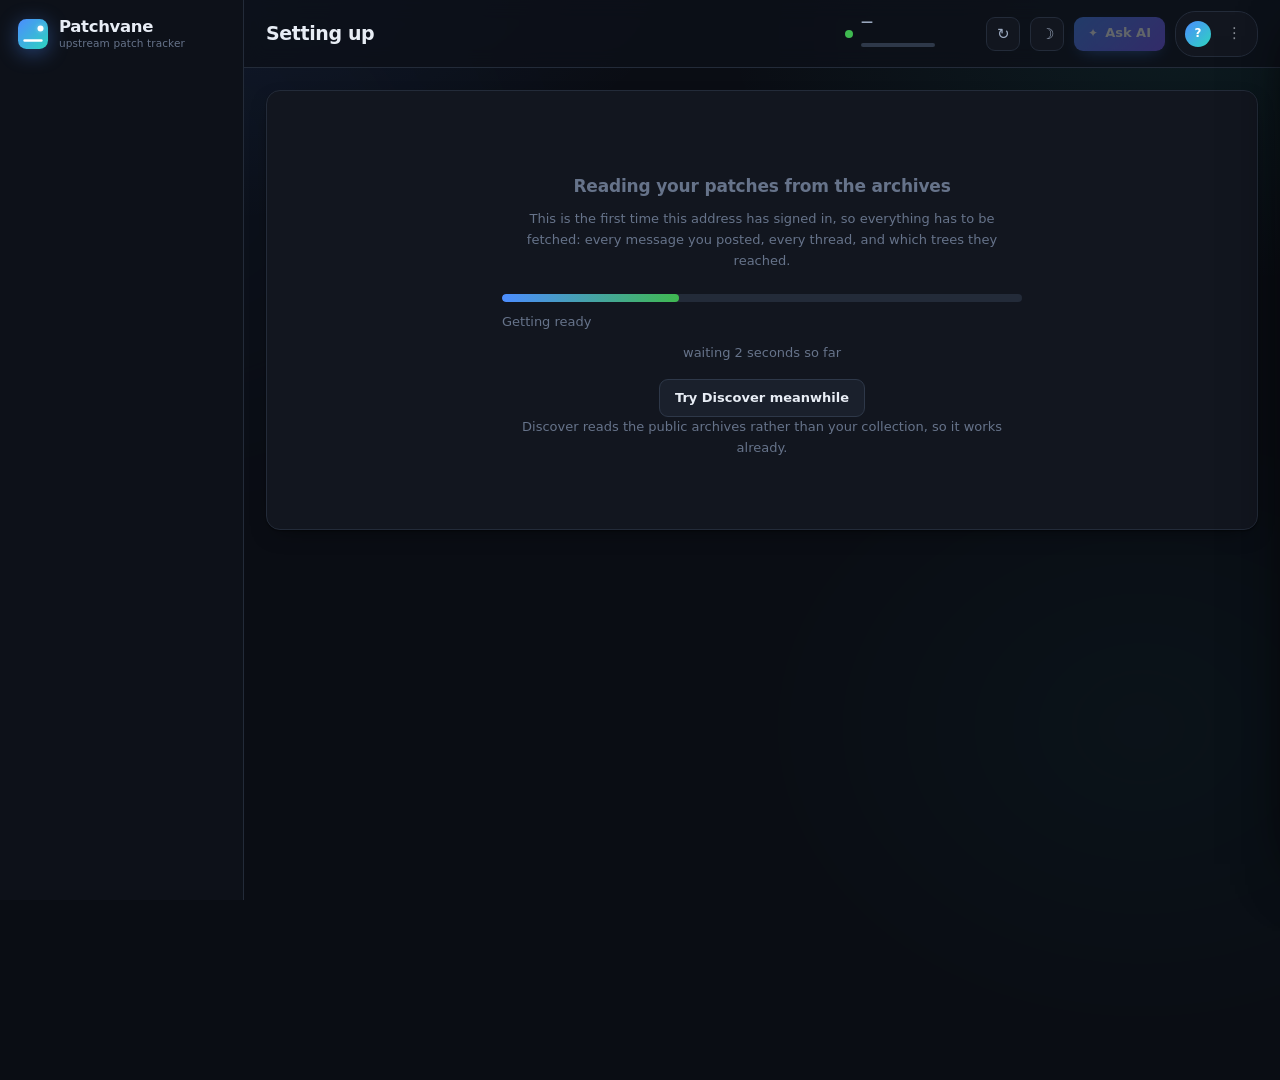
==== commit a80b2057: "Count every patch once, and show the road it took A patch sent as v1, corrected, and sent again as v" ====
--- a/web/index.html
+++ b/web/index.html
@@ -35,11 +35,6 @@
     </div>
 
     <nav id="nav"></nav>
-
-    <div class="sidefoot">
-      <button class="hint-btn" id="helpopen">
-        Keyboard shortcuts <span class="kbd">?</span></button>
-    </div>
   </aside>
 
   <div class="app">
@@ -63,9 +58,9 @@
         </span>
       </div>
 
-      <button class="iconbtn" id="refresh" title="Collect fresh data (r)">&#8635;</button>
-      <button class="iconbtn" id="theme" title="Switch theme (t)">&#9789;</button>
-      <button class="aibtn" id="aibtn" title="Ask the assistant (a)">
+      <button class="iconbtn" id="refresh" title="Collect fresh data">&#8635;</button>
+      <button class="iconbtn" id="theme" title="Switch theme">&#9789;</button>
+      <button class="aibtn" id="aibtn" title="Ask the assistant">
         <span class="sparkle">&#10022;</span><span class="btnlb">Ask AI</span></button>
 
       <div class="usermenu">
@@ -103,9 +98,15 @@
     <span class="aimark">&#10022;</span>
     <div><h2>Assistant</h2><p>grounded in what this dashboard collected</p></div>
     <div class="spacer"></div>
+    <!-- An anticlockwise arrow rather than a clock face: the clock faces are
+         all in the emoji block, and a machine without an emoji font draws a
+         box where the button should be. -->
+    <button class="iconbtn" id="aipast" title="Earlier conversations"
+            aria-expanded="false">&#10226;</button>
     <button class="iconbtn" id="ainew" title="New chat">&#10133;</button>
     <button class="iconbtn" id="aiclose" title="Close (Esc)">&times;</button>
   </header>
+  <div id="aihist" class="aihist hidden"></div>
   <div id="aichat" class="aichat"></div>
   <div class="aiform">
     <div id="aipicker" class="aipicker"></div>
@@ -129,29 +130,10 @@
   <div id="thbody" class="thbody"></div>
 </aside>
 
-<!-- shortcuts -->
-<div id="help" class="help">
-  <div class="helpcard">
-    <header><h2>Keyboard shortcuts</h2><div class="spacer"></div>
-      <button class="iconbtn" id="helpclose">&times;</button></header>
-    <dl>
-      <dt><span class="kbd">1</span>&ndash;<span class="kbd">7</span></dt><dd>jump to a section</dd>
-      <dt><span class="kbd">g</span></dt><dd>look somebody up</dd>
-      <dt><span class="kbd">/</span></dt><dd>search the list on screen</dd>
-      <dt><span class="kbd">a</span></dt><dd>open the assistant</dd>
-      <dt><span class="kbd">r</span></dt><dd>refresh now</dd>
-      <dt><span class="kbd">t</span></dt><dd>switch theme</dd>
-      <dt><span class="kbd">Esc</span></dt><dd>close whatever is open</dd>
-    </dl>
-    <p class="hint">In any list, click a column to sort and shift-click a second
-    one to sort by both. The search box takes <code>tree:net-next</code>,
-    <code>state:awaiting</code>, <code>replies&gt;0</code> and quoted phrases.</p>
-  </div>
-</div>
-
 <div id="toast"></div>
 
 <script src="ui.js"></script>
+<script src="help.js"></script>
 <script src="app.js"></script>
 </body>
 </html>
--- a/web/style.css
+++ b/web/style.css
@@ -40,17 +40,26 @@
      slowly, which reads as weight settling rather than a thing stopping.
      --ease-spring overshoots a little and is for something appearing that
      wants to be noticed.  --ease-bothways is for anything that has to move
-     and come back, where a decelerating curve looks lopsided. */
-  --ease:          cubic-bezier(.16, .84, .28, 1);
-  --ease-spring:   cubic-bezier(.34, 1.4, .64, 1);
-  --ease-bothways: cubic-bezier(.65, 0, .35, 1);
-
-  /* Under 120ms reads as instant, over 500ms reads as waiting. */
-  --t-quick: .13s;
-  --t-fast:  .22s;
-  --t-base:  .34s;
-  --t-slow:  .52s;
-  --t-lazy:  .78s;
+     and come back, where a decelerating curve looks lopsided.
+
+     They are all long-tailed on purpose.  A curve that spends most of its
+     time arriving is what makes movement read as something flowing into
+     place rather than something being teleported and then stopped: the eye
+     is given a path to follow, and never a frame where a thing is moving
+     fast enough to smear.  --ease-flow is the slowest of them, for
+     anything large enough that the whole screen moves with it. */
+  --ease:          cubic-bezier(.19, 1, .22, 1);
+  --ease-spring:   cubic-bezier(.22, 1.14, .36, 1);
+  --ease-bothways: cubic-bezier(.62, .01, .26, 1);
+  --ease-flow:     cubic-bezier(.24, .92, .16, 1);
+
+  /* Under 120ms reads as instant, over 700ms reads as waiting.  The three
+     in the middle are where nearly everything lives. */
+  --t-quick: .14s;
+  --t-fast:  .24s;
+  --t-base:  .4s;
+  --t-slow:  .62s;
+  --t-lazy:  .9s;
 
   /* A loop that runs while something is happening is not an interaction
      and does not belong on the scale above: it wants to read as patient
@@ -58,7 +67,13 @@
   --t-loop: 1s;
 
   /* Dealt out rather than snapping in all together. */
-  --stagger: 42ms;
+  --stagger: 46ms;
+
+  /* How much of a thing's movement is carried by going out of focus.  A
+     few pixels of blur along the direction of travel is what separates
+     something flowing in from something sliding in, and it is cheap:
+     only ever on the way in, and never on something already at rest. */
+  --blur-in: 9px;
 }
 
 html[data-theme="light"] {
@@ -137,7 +152,31 @@
 
 /* --------------------------------------------------------------- layout */
 
-.shell { display: grid; grid-template-columns: var(--sidebar) 1fr; height: 100vh; }
+.shell { display: grid; grid-template-columns: var(--sidebar) 1fr; height: 100vh;
+  position: relative; isolation: isolate; }
+
+/* Two very faint washes of colour, drifting slowly behind everything.
+
+   It is there to stop the background reading as a flat sheet: with it,
+   panels look like they are floating on something, and movement across
+   the page has a field to move through. At six per cent it is below the
+   threshold of being noticed as an effect and above the threshold of
+   being felt, which is the whole intention. */
+.shell::before {
+  content: ""; position: absolute; inset: -20%; z-index: -1; pointer-events: none;
+  background:
+    radial-gradient(38% 42% at 22% 28%,
+      color-mix(in srgb, var(--blue) 60%, transparent), transparent 70%),
+    radial-gradient(34% 38% at 78% 72%,
+      color-mix(in srgb, var(--cyan) 55%, transparent), transparent 70%);
+  opacity: .06; filter: blur(46px);
+  animation: drift 44s var(--ease-bothways) infinite;
+}
+@keyframes drift {
+  0%, 100% { transform: translate3d(0, 0, 0) scale(1); }
+  33%      { transform: translate3d(2.5%, -2%, 0) scale(1.06); }
+  66%      { transform: translate3d(-2%, 2.5%, 0) scale(1.03); }
+}
 
 .sidebar {
   background: var(--bg-2);
@@ -178,22 +217,47 @@
 .wordmark i { font-style: normal; font-size: 10.5px; font-weight: 500;
   color: var(--ink-3); letter-spacing: .01em; }
 
-nav { display: flex; flex-direction: column; gap: 2px; }
+nav { position: relative; }
+.navlist { display: flex; flex-direction: column; gap: 2px; }
+
+/* One highlight for the whole sidebar, which slides from the section you
+   were in to the one you asked for.  Drawn once and moved, rather than
+   switched off under one item and on under another: a thing that travels
+   says where you came from, and two things blinking says nothing. */
+.navglow {
+  position: absolute; left: 0; top: 0;
+  width: var(--w, 100%); height: var(--h, 38px); border-radius: var(--r-sm);
+  background: linear-gradient(100deg,
+    color-mix(in srgb, var(--blue) 16%, var(--panel-2)), var(--panel-2) 62%);
+  /* Both axes, because the sidebar lies down along the bottom of a phone
+     and the same highlight has to slide sideways there. */
+  transform: translate3d(var(--x, 0px), var(--y, 0px), 0);
+  opacity: 0; pointer-events: none;
+  transition: transform var(--t-base) var(--ease-spring),
+              width var(--t-base) var(--ease-spring),
+              height var(--t-base) var(--ease-spring),
+              opacity var(--t-fast) var(--ease);
+  will-change: transform, width, height;
+}
+.navglow.on { opacity: 1; }
+.navglow::before {
+  content: ""; position: absolute; left: -12px; top: 8px; bottom: 8px; width: 3px;
+  border-radius: 0 3px 3px 0;
+  background: linear-gradient(180deg, var(--blue), var(--cyan));
+}
 
 .navitem {
   display: flex; align-items: center; gap: 11px;
   width: 100%; padding: 9px 11px; border: 0; border-radius: var(--r-sm);
   background: transparent; color: var(--ink-2); cursor: pointer;
   font: inherit; font-size: 13.5px; font-weight: 500; text-align: left;
-  position: relative; transition: background var(--t-quick), color var(--t-quick);
-}
-.navitem:hover { background: var(--panel-2); color: var(--ink); }
-.navitem.active { background: var(--panel-2); color: var(--ink); font-weight: 600; }
-.navitem.active::before {
-  content: ""; position: absolute; left: -12px; top: 9px; bottom: 9px; width: 3px;
-  border-radius: 0 3px 3px 0;
-  background: linear-gradient(180deg, var(--blue), var(--cyan));
-}
+  position: relative; z-index: 1;
+  transition: background var(--t-fast) var(--ease), color var(--t-fast) var(--ease);
+}
+.navitem:hover { background: color-mix(in srgb, var(--panel-2) 70%, transparent);
+  color: var(--ink); }
+.navitem.active { color: var(--ink); font-weight: 600; background: transparent; }
+.navitem.active:hover { background: transparent; }
 .navitem .ico { width: 17px; text-align: center; font-size: 14px; opacity: .85; }
 .navitem .lb { flex: 1; }
 .navitem .count {
@@ -201,24 +265,6 @@
   background: var(--panel-3); padding: 1px 7px; border-radius: 20px;
 }
 .navitem.active .count { color: var(--ink); }
-.navitem .kbd { opacity: 0; transition: opacity var(--t-quick); }
-.navitem:hover .kbd { opacity: 1; }
-
-.kbd {
-  font-family: var(--mono); font-size: 10.5px; color: var(--ink-3);
-  background: var(--panel-2); border: 1px solid var(--line);
-  border-bottom-width: 2px; border-radius: 5px; padding: 0 5px; line-height: 16px;
-  display: inline-block; min-width: 18px; text-align: center;
-}
-
-.sidefoot { margin-top: auto; padding-top: 14px; }
-.hint-btn {
-  display: flex; align-items: center; gap: 8px; width: 100%;
-  background: transparent; border: 1px solid var(--line); border-radius: var(--r-sm);
-  color: var(--ink-3); font: inherit; font-size: 12px; padding: 7px 10px;
-  cursor: pointer; transition: border-color var(--t-quick), color var(--t-quick);
-}
-.hint-btn:hover { border-color: var(--line-2); color: var(--ink-2); }
 
 .app { display: flex; flex-direction: column; min-width: 0; }
 
@@ -251,8 +297,13 @@
   width: 34px; height: 34px; flex: none; display: grid; place-items: center;
   border: 1px solid var(--line); border-radius: var(--r-sm);
   background: var(--panel); color: var(--ink-2); cursor: pointer; font-size: 15px;
-  transition: background var(--t-quick), color var(--t-quick), border-color var(--t-quick);
-}
+  transition: background var(--t-fast) var(--ease),
+              color var(--t-fast) var(--ease),
+              border-color var(--t-fast) var(--ease),
+              transform var(--t-base) var(--ease-spring);
+}
+.iconbtn:active { transform: scale(.94);
+  transition: transform var(--t-quick) ease-out; }
 .iconbtn:hover { background: var(--panel-2); color: var(--ink); border-color: var(--line-2); }
 .iconbtn.spin { animation: spin var(--t-loop) linear infinite; color: var(--blue); }
 @keyframes spin { to { transform: rotate(360deg); } }
@@ -263,7 +314,8 @@
   font: inherit; font-size: 13px; font-weight: 600; color: #fff;
   background: linear-gradient(135deg, var(--blue), #7c5cff);
   box-shadow: 0 6px 18px -8px rgba(76,141,255,.9);
-  transition: transform var(--t-quick), box-shadow var(--t-quick);
+  transition: transform var(--t-base) var(--ease-spring),
+              box-shadow var(--t-base) var(--ease);
 }
 .aibtn:hover { transform: translateY(-1px); box-shadow: 0 10px 22px -8px rgba(76,141,255,1); }
 .sparkle { font-size: 12px; animation: twinkle 3s ease-in-out infinite; }
@@ -289,8 +341,11 @@
 
 .content { flex: 1; overflow-y: auto; padding: 22px; display: flex;
   flex-direction: column; gap: 16px; }
-.content.in { animation: rise var(--t-base) var(--ease); }
-@keyframes rise { from { opacity: 0; transform: translateY(7px); } }
+.content.in { animation: rise var(--t-slow) var(--ease-flow); }
+@keyframes rise {
+  from { opacity: 0; transform: translateY(12px) scale(.995);
+         filter: blur(var(--blur-in)); }
+}
 
 .split { display: grid; grid-template-columns: minmax(0,1fr) 336px; gap: 16px;
   align-items: start; }
@@ -307,7 +362,7 @@
   border-radius: var(--r); box-shadow: var(--shadow); overflow: hidden;
 }
 .panel > header {
-  display: flex; align-items: center; gap: 10px;
+  display: flex; align-items: center; gap: 10px; flex-wrap: wrap;
   padding: 13px 16px; border-bottom: 1px solid var(--line);
 }
 .panel > header h2 { font-size: 13.5px; letter-spacing: -.005em; }
@@ -327,7 +382,9 @@
   padding: 15px 16px 14px; border-radius: var(--r);
   border: 1px solid var(--line); background: var(--panel);
   box-shadow: var(--shadow);
-  transition: transform var(--t-quick) var(--ease), border-color var(--t-quick), box-shadow var(--t-quick);
+  transition: transform var(--t-base) var(--ease-spring),
+              border-color var(--t-fast) var(--ease),
+              box-shadow var(--t-base) var(--ease);
 }
 .kpi::before {
   content: ""; position: absolute; inset: 0 0 auto 0; height: 3px;
@@ -338,7 +395,7 @@
   pointer-events: none;
   width: 110px; height: 110px; border-radius: 50%;
   background: radial-gradient(circle, var(--c, var(--blue)), transparent 68%);
-  opacity: .11; transition: opacity var(--t-quick);
+  opacity: .11; transition: opacity var(--t-base) var(--ease);
 }
 .kpi:hover { transform: translateY(-2px); border-color: var(--line-2); }
 .kpi:hover::after { opacity: .2; }
@@ -386,10 +443,14 @@
   background: var(--panel-2); color: var(--ink);
   font: inherit; font-size: 13px; font-weight: 550;
   padding: 8px 15px; cursor: pointer;
-  transition: background var(--t-quick), border-color var(--t-quick), transform var(--t-quick);
+  transition: background var(--t-fast) var(--ease),
+              border-color var(--t-fast) var(--ease),
+              transform var(--t-base) var(--ease-spring);
 }
 .btn:hover { background: var(--panel-3); border-color: var(--line-2); }
-.btn:active { transform: scale(.985); }
+/* Squashes quickly under the finger and comes back slowly, which is the
+   difference between a button that gives and a button that flickers. */
+.btn:active { transform: scale(.97); transition: transform var(--t-quick) ease-out; }
 .btn.primary {
   border: 0; color: #fff;
   background: linear-gradient(135deg, var(--blue), #6f6bff);
@@ -404,7 +465,7 @@
   display: inline-flex; align-items: center; gap: 7px;
   border: 1px solid var(--line); border-radius: 20px; background: transparent;
   color: var(--ink-2); font: inherit; font-size: 12.5px; font-weight: 550;
-  padding: 5px 13px; cursor: pointer; transition: all var(--t-quick);
+  padding: 5px 13px; cursor: pointer; transition: all var(--t-fast) var(--ease);
 }
 .chip b { font-size: 11px; font-weight: 700; color: var(--ink-3); }
 .chip:hover { border-color: var(--line-2); color: var(--ink); }
@@ -421,13 +482,24 @@
   background: var(--panel); border: 1px solid var(--line); width: fit-content;
   max-width: 100%; overflow-x: auto; }
 .tabs button {
-  border: 0; border-radius: 7px; background: transparent; color: var(--ink-2);
+  position: relative; border: 0; border-radius: 7px; background: transparent;
+  color: var(--ink-2);
   font: inherit; font-size: 13px; font-weight: 550; padding: 6px 15px;
-  cursor: pointer; white-space: nowrap; transition: background var(--t-quick), color var(--t-quick);
+  cursor: pointer; white-space: nowrap;
+  transition: color var(--t-fast) var(--ease);
 }
 .tabs button:hover { color: var(--ink); }
-.tabs button.on { background: var(--panel-2); color: var(--ink); font-weight: 600;
-  box-shadow: inset 0 0 0 1px var(--line); }
+.tabs button.on { color: var(--ink); font-weight: 600; }
+
+/* The same idea as the sidebar's highlight, and the same reason: the tab
+   you pressed is where the one you left went, so it travels.  It lives
+   inside the button it belongs to and is flown from its old position by
+   morph() in ui.js, which is what lets it cross a gap it is not in. */
+.tabpill {
+  position: absolute; inset: 0; border-radius: 7px;
+  background: var(--panel-2); box-shadow: inset 0 0 0 1px var(--line);
+}
+.tabs button > span { position: relative; }
 
 /* ---------------------------------------------------------------- tables */
 
@@ -464,7 +536,7 @@
 th .arrow { font-size: 8px; margin-left: 4px; color: var(--blue); }
 tbody td { padding: 11px 16px; border-bottom: 1px solid var(--line);
   vertical-align: top; font-size: 13px; }
-tbody tr { transition: background var(--t-quick); }
+tbody tr { transition: background var(--t-fast) var(--ease); }
 tbody tr:hover { background: color-mix(in srgb, var(--panel-2) 60%, transparent); }
 tbody tr:last-child td { border-bottom: 0; }
 td.num, th.num { text-align: right; font-variant-numeric: tabular-nums; }
@@ -620,10 +692,12 @@
 .field { margin-top: 14px; }
 .field label { display: block; font-size: 12px; font-weight: 600; color: var(--ink-2);
   margin-bottom: 5px; }
-.field input, .field select { width: 100%; max-width: none; padding: 9px 12px;
-  border: 1px solid var(--line); border-radius: var(--r-sm);
+.field input, .field select, .field textarea { width: 100%; max-width: none;
+  padding: 9px 12px; border: 1px solid var(--line); border-radius: var(--r-sm);
   background: var(--bg-2); color: var(--ink); font: inherit; font-size: 13px; }
-.field input:focus { outline: none; border-color: var(--blue); box-shadow: var(--glow); }
+.field textarea { resize: vertical; min-height: 88px; line-height: 1.6; }
+.field input:focus, .field textarea:focus { outline: none;
+  border-color: var(--blue); box-shadow: var(--glow); }
 .check { display: flex; align-items: center; gap: 8px; margin-top: 11px;
   font-size: 12.5px; color: var(--ink-2); cursor: pointer; }
 
@@ -654,16 +728,22 @@
 /* ------------------------------------------------------------- assistant */
 
 .scrim { position: fixed; inset: 0; background: rgba(3,6,12,.55); z-index: 90;
-  opacity: 0; pointer-events: none; transition: opacity var(--t-fast);
-  backdrop-filter: blur(2px); }
-.scrim.on { opacity: 1; pointer-events: auto; }
+  opacity: 0; pointer-events: none;
+  transition: opacity var(--t-base) var(--ease),
+              backdrop-filter var(--t-slow) var(--ease);
+  backdrop-filter: blur(0px); }
+.scrim.on { opacity: 1; pointer-events: auto; backdrop-filter: blur(7px); }
 
 .drawer {
   position: fixed; top: 0; right: 0; bottom: 0; width: 460px; max-width: 92vw;
   z-index: 100; display: flex; flex-direction: column;
   background: var(--bg-2); border-left: 1px solid var(--line);
   box-shadow: -24px 0 60px -30px rgba(0,0,0,.85);
-  transform: translateX(102%); transition: transform var(--t-base) var(--ease);
+  /* Leaves and arrives on a long curve, and is very slightly narrower on
+     the way in, so that it reads as a panel swinging into place rather
+     than a rectangle being pushed across the screen. */
+  transform: translateX(102%) scale(.985); transform-origin: right center;
+  transition: transform var(--t-slow) var(--ease-flow);
 }
 .drawer.open { transform: none; }
 .drawer > header { display: flex; align-items: center; gap: 11px;
@@ -721,21 +801,6 @@
 .aiform textarea:focus { outline: none; border-color: var(--blue); box-shadow: var(--glow); }
 .aiform .btn { padding: 9px 14px; }
 
-/* ------------------------------------------------------------- shortcuts */
-
-.help { position: fixed; inset: 0; z-index: 110; display: none;
-  place-items: center; background: rgba(3,6,12,.6); backdrop-filter: blur(3px); }
-.help.on { display: grid; }
-.helpcard { width: 380px; max-width: 92vw; background: var(--panel);
-  border: 1px solid var(--line); border-radius: var(--r); box-shadow: var(--shadow);
-  animation: rise var(--t-fast) var(--ease); }
-.helpcard header { display: flex; align-items: center; padding: 14px 16px;
-  border-bottom: 1px solid var(--line); }
-.helpcard header h2 { font-size: 14px; }
-.helpcard dl { display: grid; grid-template-columns: auto 1fr; gap: 11px 16px;
-  margin: 0; padding: 16px; font-size: 12.5px; }
-.helpcard dt { text-align: right; }
-.helpcard dd { margin: 0; color: var(--ink-2); }
 
 /* ---------------------------------------------------------------- toasts */
 
@@ -745,33 +810,78 @@
   padding: 11px 15px; border-radius: var(--r-sm);
   background: var(--panel); border: 1px solid var(--line-2);
   box-shadow: var(--shadow); font-size: 12.5px; max-width: 380px;
-  animation: pop var(--t-fast) var(--ease); transition: opacity var(--t-slow);
+  animation: pop var(--t-base) var(--ease-spring);
+  transition: opacity var(--t-slow) var(--ease);
   border-left: 3px solid var(--blue);
 }
 .toast.ok { border-left-color: var(--green); }
 .toast.bad { border-left-color: var(--red); }
-@keyframes pop { from { opacity: 0; transform: translateY(10px) scale(.97); } }
+@keyframes pop {
+  from { opacity: 0; transform: translateY(14px) scale(.96);
+         filter: blur(6px); }
+}
 
 /* A snapshot from collect.py --standalone has no server behind it. */
 body.offline #aibtn, body.offline #refresh, body.offline .out { display: none; }
 
 /* ================================================================ motion */
 
+/* ------------------------------------------------- one view into another
+
+   The browser takes a picture of the page before and after, and these say
+   how one becomes the other.  Only the content column is named, so the
+   sidebar and the bar across the top are left alone and the page does not
+   appear to reload every time a section is opened: what moves is the part
+   that actually changed.
+
+   Out is quicker than in, and they overlap.  Going out on the same curve
+   as coming in leaves a moment where the screen holds two half-faded
+   copies of itself, which is what makes a cross-fade look like a fault. */
+.content { view-transition-name: canvas; }
+
+::view-transition-old(canvas) {
+  animation: flow-out var(--t-base) var(--ease-bothways) both;
+}
+::view-transition-new(canvas) {
+  animation: flow-in var(--t-slow) var(--ease-flow) both;
+}
+::view-transition-old(root), ::view-transition-new(root) {
+  animation-duration: var(--t-base);
+  animation-timing-function: var(--ease);
+}
+
+@keyframes flow-out {
+  to { opacity: 0; transform: translateY(-10px) scale(.994);
+       filter: blur(calc(var(--blur-in) * .7)); }
+}
+@keyframes flow-in {
+  from { opacity: 0; transform: translateY(16px) scale(.993);
+         filter: blur(var(--blur-in)); }
+}
+
 /* Anything below arrives on its own line of the timeline.  --i is the item's
    place in a group, so a row of cards deals itself out rather than snapping
-   in all at once. */
+   in all at once.
+
+   The blur is the difference between a panel sliding up and a panel
+   settling: a thing that is still moving is a thing the eye has not
+   focused on yet, and the two arriving together is what reads as fluid.
+   It is dropped the moment the panel is at rest, because a filter on a
+   panel that is going to sit there all day costs a layer all day. */
 [data-reveal] {
   opacity: 0;
-  transform: translateY(10px) scale(.994);
+  transform: translateY(14px) scale(.988);
+  filter: blur(var(--blur-in));
   transition: opacity var(--t-slow) var(--ease),
-              transform var(--t-slow) var(--ease-spring);
+              transform var(--t-slow) var(--ease-spring),
+              filter var(--t-base) var(--ease);
   transition-delay: calc(var(--i, 0) * var(--stagger));
   /* Promoted only while it has somewhere to go.  Left on, every panel on
      the page would hold a compositor layer for the whole session. */
-  will-change: opacity, transform;
+  will-change: opacity, transform, filter;
 }
 [data-reveal].seen {
-  opacity: 1; transform: none;
+  opacity: 1; transform: none; filter: none;
   will-change: auto;
 }
 
@@ -816,7 +926,12 @@
     transition-duration: .001ms !important;
     scroll-behavior: auto !important;
   }
-  [data-reveal] { opacity: 1; transform: none; }
+  [data-reveal] { opacity: 1; transform: none; filter: none; }
+  /* Nothing here may be left mid-blur: a stopped animation still has to
+     end up at something legible. */
+  .content.in, .drawer, .scrim { filter: none; backdrop-filter: none; }
+  .shell::before { animation: none; }
+  ::view-transition-old(canvas), ::view-transition-new(canvas) { animation: none; }
   .fn-band, .fn-tick { transform: scaleY(1); }
   .hm { opacity: 1; }
   .spark { stroke-dasharray: none; stroke-dashoffset: 0; }
@@ -850,7 +965,7 @@
   background: linear-gradient(90deg, transparent,
               color-mix(in srgb, var(--ink) 7%, transparent), transparent);
   transform: translateX(-100%);
-  animation: shimmer 1.5s infinite;
+  animation: shimmer 1.7s var(--ease-bothways) infinite;
 }
 @keyframes shimmer { to { transform: translateX(100%); } }
 .sk-hero { height: 168px; }
@@ -880,7 +995,8 @@
 .seg button {
   border: 0; background: transparent; color: var(--ink-3); cursor: pointer;
   font: inherit; font-size: 11.5px; font-weight: 550; padding: 4px 10px;
-  border-radius: 6px; white-space: nowrap; transition: all var(--t-quick);
+  border-radius: 6px; white-space: nowrap;
+  transition: all var(--t-fast) var(--ease);
 }
 .seg button:hover { color: var(--ink); }
 .seg button.on { background: var(--panel); color: var(--ink);
@@ -891,7 +1007,15 @@
   min-width: 210px; padding: 13px; border-radius: var(--r-sm);
   background: var(--panel); border: 1px solid var(--line-2);
   box-shadow: 0 18px 44px -18px rgba(0,0,0,.8);
-  animation: rise var(--t-fast) var(--ease);
+  transform-origin: top right;
+  animation: fall var(--t-base) var(--ease-spring);
+}
+
+/* A menu is hung off the thing that opened it, so it grows from that
+   corner rather than rising from underneath like a panel does. */
+@keyframes fall {
+  from { opacity: 0; transform: translateY(-9px) scale(.96);
+         filter: blur(6px); }
 }
 .menu.wide { min-width: 320px; }
 .menu h4 { font-size: 12px; color: var(--ink-3); text-transform: uppercase;
@@ -951,7 +1075,8 @@
   grid-template-columns: 10px minmax(210px, 1.1fr) 3fr 52px 48px;
   padding: 12px 20px; border: 0; border-top: 1px solid var(--line);
   background: transparent; font: inherit; color: var(--ink);
-  text-align: left; cursor: pointer; transition: background var(--t-quick);
+  text-align: left; cursor: pointer;
+  transition: background var(--t-fast) var(--ease);
 }
 .ledrow:first-child { border-top: 0; }
 .ledrow:hover { background: var(--panel-2); }
@@ -1061,10 +1186,45 @@
 .pkmenu .more { border-top: 1px solid var(--line); margin-top: 5px;
   border-radius: 0 0 7px 7px; color: var(--blue); font-size: 12px; }
 
+/* Who answered, and a way to take the answer away with you.  One rule
+   across the bottom rather than one per item, so an answer with nothing to
+   say about its provider does not grow a second empty line. */
+.msgfoot { display: flex; align-items: flex-end; gap: 10px; margin-top: 9px;
+  padding-top: 8px; border-top: 1px solid var(--line); }
+.msgfoot .via { margin: 0; padding: 0; border: 0; }
+.msgfoot button.link { font-size: 11px; opacity: 0; transition: opacity var(--t-fast) var(--ease); }
+.msg.bot:hover .msgfoot button.link,
+.msgfoot button.link:focus-visible { opacity: 1; }
+
 .via { margin-top: 9px; padding-top: 8px; border-top: 1px solid var(--line);
   font-size: 11px; color: var(--ink-3); }
 .via .mono { font-size: 10.5px; opacity: .8; }
 .via .fell { color: var(--amber); cursor: help; margin-left: 4px; }
+
+/* Earlier conversations.  It drops in over the top of the one on screen
+   rather than replacing it, so closing the panel puts you back exactly
+   where you were without having to reload anything. */
+.aihist { border-bottom: 1px solid var(--line); background: var(--bg-2);
+  max-height: 46%; overflow-y: auto; animation: stepin var(--t-fast) var(--ease); }
+.histhead { display: flex; align-items: center; gap: 8px;
+  padding: 11px 16px 7px; font-size: 11.5px; color: var(--ink-3); }
+.histhead strong { color: var(--ink-2); font-size: 11.5px; font-weight: 600; }
+.histempty { padding: 16px; }
+.histempty p { margin: 0; font-size: 12px; color: var(--ink-3); line-height: 1.6; }
+.histlist { padding: 0 8px 8px; }
+.hitem { display: flex; align-items: center; gap: 2px; border-radius: var(--r-sm); }
+.hitem:hover { background: var(--panel-2); }
+.hitem.on { background: color-mix(in srgb, var(--blue) 14%, transparent); }
+.hopen { flex: 1; min-width: 0; text-align: left; background: none; border: 0;
+  padding: 8px 10px; cursor: pointer; font: inherit; color: var(--ink-2); }
+.hopen strong { display: block; font-size: 12.5px; font-weight: 550;
+  color: var(--ink); overflow: hidden; text-overflow: ellipsis;
+  white-space: nowrap; }
+.hopen i { font-style: normal; font-size: 10.5px; color: var(--ink-3); }
+/* Only on the row being pointed at: a column of crosses beside every line
+   reads as a list of things to delete rather than a list of things to open. */
+.hdrop { opacity: 0; flex: none; }
+.hitem:hover .hdrop, .hdrop:focus-visible { opacity: 1; }
 
 .asklist.plain li { cursor: default; }
 .asklist.plain li:hover { border-color: var(--line); color: var(--ink-2);
@@ -1076,7 +1236,67 @@
 
 /* ------------------------------------------------------------ sign in */
 
+/* The moving background.  Two layers: three big soft lights that drift, and
+   over them a canvas of patches climbing towards mainline, which sky.js
+   draws.  Both sit behind everything and neither can be touched, so the
+   form in front is reached by tab and by pointer exactly as it was.
+
+   The lights are the cheap half deliberately.  A blurred gradient moved by
+   transform alone is one layer the compositor can keep on the GPU and
+   reuse: the blur is computed once, not on every frame, and no script runs
+   to keep them going.  Only the dots cost a frame loop, and there are a few
+   dozen of them. */
+.sky { position: fixed; inset: 0; z-index: 0; overflow: hidden;
+  pointer-events: none; }
+.sky .glow { position: absolute; border-radius: 50%; filter: blur(64px);
+  will-change: transform; }
+.sky canvas { position: absolute; inset: 0; display: block;
+  width: 100%; height: 100%; }
+
+/* Off the edges on purpose: what shows is the shoulder of each light, so
+   they read as something large and far away rather than as three circles.
+   The three periods share no common factor worth having, so the pattern
+   they make together takes minutes to come round rather than pulsing. */
+.sky .g1 { width: 58vw; height: 58vw; left: -16vw; top: -18vw;
+  background: radial-gradient(circle, rgba(76,141,255,.40), transparent 65%);
+  animation: drift-a 37s var(--ease-bothways) infinite; }
+.sky .g2 { width: 48vw; height: 48vw; right: -12vw; top: 22vh;
+  background: radial-gradient(circle, rgba(45,212,191,.30), transparent 65%);
+  animation: drift-b 53s var(--ease-bothways) infinite; }
+.sky .g3 { width: 44vw; height: 44vw; left: 26vw; bottom: -20vw;
+  background: radial-gradient(circle, rgba(163,113,247,.24), transparent 66%);
+  animation: drift-c 67s var(--ease-bothways) infinite; }
+
+@keyframes drift-a {
+  0%, 100% { transform: translate3d(0, 0, 0) scale(1); }
+  50%      { transform: translate3d(7vw, 9vh, 0) scale(1.12); }
+}
+@keyframes drift-b {
+  0%, 100% { transform: translate3d(0, 0, 0) scale(1.06); }
+  50%      { transform: translate3d(-8vw, -11vh, 0) scale(.92); }
+}
+@keyframes drift-c {
+  0%, 100% { transform: translate3d(0, 0, 0) scale(.96); }
+  50%      { transform: translate3d(6vw, -8vh, 0) scale(1.15); }
+}
+
+/* Light theme is never served on this page today, but the lights were
+   picked against a near-black background and would be a smear on a white
+   one, so they are dropped to where they read as tint rather than cloud. */
+html[data-theme="light"] .sky .glow { opacity: .5; filter: blur(80px); }
+
+/* A dot is a fixed number of pixels across, so on a phone it is the same
+   dot on a third of the screen -- and the column of text now spans the
+   whole width, leaving it nowhere to sit except behind the words.  Held
+   back to where it is still clearly moving but is no longer competing with
+   the sentence it is behind. */
+@media (max-width: 760px) {
+  .sky canvas { opacity: .5; }
+  .sky .glow { filter: blur(52px); opacity: .8; }
+}
+
 .loginpage {
+  position: relative; z-index: 1;
   min-height: 100vh; display: grid; grid-template-columns: 1fr 420px;
   align-items: center; gap: 48px; padding: 40px 6vw;
 }
@@ -1093,9 +1313,26 @@
 .loginfacts li::before { content: "\2713"; position: absolute; left: 0;
   color: var(--green); font-weight: 700; }
 
+/* The card is let through to the background rather than sitting on it: the
+   lights move behind the form and are blurred by it, which is what makes
+   the thing feel like glass instead of a panel with a picture behind it.
+   The border is lifted to --line-2 to compensate, since a translucent panel
+   loses its edge against a bright patch drifting past. */
 .loginbox {
-  background: var(--panel); border: 1px solid var(--line); border-radius: var(--r);
+  background: color-mix(in srgb, var(--panel) 72%, transparent);
+  backdrop-filter: blur(18px) saturate(150%);
+  -webkit-backdrop-filter: blur(18px) saturate(150%);
+  border: 1px solid var(--line-2); border-radius: var(--r);
   box-shadow: var(--shadow); padding: 28px; animation: rise var(--t-base) var(--ease);
+}
+
+/* Without a backdrop filter the blur is simply absent, and what is left is
+   a see-through card with a moving light behind the labels.  Legibility is
+   not the thing to gamble on the sign-in page, so those browsers get the
+   solid panel they had before and still get the drifting background around
+   it. */
+@supports not ((backdrop-filter: blur(1px)) or (-webkit-backdrop-filter: blur(1px))) {
+  .loginbox { background: var(--panel); }
 }
 .loginbox h2 { font-size: 20px; letter-spacing: -.02em; }
 .loginbox .lead { margin: 7px 0 20px; font-size: 12.5px; color: var(--ink-3);
@@ -1218,7 +1455,7 @@
 }
 @media (max-width: 900px) {
   :root { --sidebar: 64px; }
-  .wordmark, .navitem .lb, .navitem .count, .navitem .kbd, .sidefoot { display: none; }
+  .wordmark, .navitem .lb, .navitem .count { display: none; }
   .navitem { justify-content: center; padding: 11px 0; }
   .logo { justify-content: center; }
   .ttl p, .uname, .stamp i { display: none; }
@@ -1244,16 +1481,19 @@
   }
   .sidebar .logo { display: none; }
 
-  nav { flex-direction: row; width: 100%; gap: 0; }
+  nav { width: 100%; }
+  .navlist { flex-direction: row; width: 100%; gap: 0; }
   .navitem {
     flex: 1 1 0; min-width: 0; height: 54px; padding: 0;
     justify-content: center; border-radius: 0;
   }
   .navitem .ico { font-size: 18px; opacity: 1; }
   .navitem.active { background: transparent; color: var(--blue); }
-  /* The marker moves to the top edge of the bar, where it reads as a tab
-     rather than as a bookmark hanging off the side. */
-  .navitem.active::before {
+  /* The highlight travels along the bar instead of down it, and the marker
+     moves to the top edge, where it reads as a tab rather than as a
+     bookmark hanging off the side. */
+  .navglow { background: transparent; border-radius: 0; }
+  .navglow::before {
     left: 22%; right: 22%; top: 0; bottom: auto; width: auto; height: 2px;
     border-radius: 0 0 3px 3px;
     background: linear-gradient(90deg, var(--blue), var(--cyan));
@@ -1302,7 +1542,6 @@
   .search { min-width: 0; max-width: none; flex: 1 1 100%; }
 
   .drawer, .drawer.wide { width: 100%; max-width: 100%; }
-  .helpcard { margin: 0 12px; }
 }
 
 /* Safari zooms the whole page in when a field it is focusing has text below
@@ -1316,8 +1555,7 @@
   .btn.sm { min-height: 34px; }
   /* Hover styling that lights up on first tap and stays lit until you touch
      something else is worse than none. */
-  .navitem:hover { background: transparent; }
-  .navitem.active:hover { background: var(--panel-2); }
+  .navitem:hover, .navitem.active:hover { background: transparent; }
 }
 .testline.waiting { color: var(--ink-3); }
 
@@ -1441,11 +1679,14 @@
 .whomenu { position: absolute; top: calc(100% + 8px); right: 0; z-index: 60;
   min-width: 168px; padding: 6px; background: var(--panel);
   border: 1px solid var(--line); border-radius: 12px;
-  box-shadow: 0 14px 34px rgba(0,0,0,.36); }
+  box-shadow: 0 14px 34px rgba(0,0,0,.36);
+  transform-origin: top right;
+  animation: fall var(--t-base) var(--ease-spring); }
 .whomenu.hidden { display: none; }
 .whomenu button { display: block; width: 100%; padding: 9px 12px;
   background: none; border: 0; border-radius: 8px; color: var(--ink);
-  cursor: pointer; font: inherit; text-align: left; }
+  cursor: pointer; font: inherit; text-align: left;
+  transition: background var(--t-fast) var(--ease); }
 .whomenu button:hover { background: var(--panel-2); }
 
 /* The profile page. */
@@ -1478,11 +1719,89 @@
 
 /* Discover: a search box, and what comes back from it. */
 .findrow { display: flex; gap: 10px; margin-bottom: 14px; }
+/* The box and the list under it move as one, so the list lands on the input
+   rather than somewhere near it. */
+.findbox { position: relative; flex: 1; min-width: 0; }
 .findrow input {
-  flex: 1; min-width: 0; padding: 11px 14px; font-size: 14px;
+  width: 100%; min-width: 0; padding: 11px 14px; font-size: 14px;
   color: var(--ink); background: var(--panel-2); border-radius: 11px;
   border: 1px solid var(--line);
 }
+
+/* Who they might mean, while they are still typing it. */
+.sugmenu { position: absolute; z-index: 40; left: 0; right: 0; top: calc(100% + 6px);
+  background: var(--panel); border: 1px solid var(--line);
+  border-radius: var(--r); box-shadow: var(--shadow); overflow: hidden;
+  animation: stepin var(--t-fast) var(--ease); }
+.sugmenu button { display: block; width: 100%; text-align: left; border: 0;
+  background: none; padding: 9px 13px; cursor: pointer; font: inherit; }
+.sugmenu button:hover, .sugmenu button.on { background: var(--panel-2); }
+.sugmenu strong { display: block; font-size: 13px; font-weight: 550;
+  color: var(--ink); }
+.sugmenu i { font-style: normal; font-size: 11.5px; color: var(--ink-3); }
+
+/* A name that belongs to more than one person. */
+.whichone { display: flex; flex-wrap: wrap; gap: 8px; justify-content: center;
+  margin-top: 14px; }
+.whichone .btn { display: flex; flex-direction: column; align-items: flex-start;
+  gap: 1px; height: auto; padding: 8px 12px; }
+.whichone .btn span { font-size: 11px; color: var(--ink-3); font-weight: 400; }
+
+/* ------------------------------------------------------------- support */
+
+.qagroup + .qagroup { margin-top: 20px; }
+.qagtitle { margin: 0 0 7px; font-size: 11px; font-weight: 600;
+  letter-spacing: .07em; text-transform: uppercase; color: var(--ink-3); }
+.qalist { border: 1px solid var(--line); border-radius: var(--r);
+  overflow: hidden; }
+.qa + .qa { border-top: 1px solid var(--line); }
+.qa.on { background: var(--panel-2); }
+.qhead { display: flex; align-items: center; gap: 9px; width: 100%;
+  padding: 11px 14px; background: none; border: 0; cursor: pointer;
+  font: inherit; text-align: left; color: var(--ink); }
+.qhead:hover { background: var(--panel-2); }
+.qhead strong { font-size: 13px; font-weight: 550; }
+.qhead .caret { font-size: 10px; color: var(--ink-3);
+  transition: transform var(--t-fast) var(--ease); }
+.qa.on .caret { transform: rotate(180deg); }
+.qtopic { flex: none; font-size: 10.5px; color: var(--ink-3); }
+.qbody { padding: 0 14px 14px 32px; font-size: 13px; line-height: 1.68;
+  color: var(--ink-2); animation: stepin var(--t-fast) var(--ease); }
+.qbody p { margin: 0 0 9px; }
+.qbody p:last-child { margin-bottom: 0; }
+.qbody code { font-size: 12px; }
+
+/* Where it should go, which only becomes a question once there is something
+   to send: greyed and explained until then, rather than two live buttons
+   that quietly do nothing. */
+.route { margin-top: 4px; opacity: .55; transition: opacity var(--t) var(--ease); }
+.route.on { opacity: 1; }
+.routeq { margin: 0 0 9px; font-size: 12.5px; font-weight: 550;
+  color: var(--ink-2); }
+.routebtns { display: flex; flex-wrap: wrap; gap: 10px; }
+/* .btn is an ordinary inline-block, so the column has to be asked for here
+   or the label and the explanation run together on one line. */
+.routebtns .btn { display: flex; flex-direction: column; align-items: flex-start;
+  flex: 1; min-width: 230px; height: auto; padding: 11px 14px; gap: 2px;
+  text-align: left; }
+.routebtns .btn strong { font-size: 13px; font-weight: 600; }
+.routebtns .btn span { font-size: 11.5px; font-weight: 400; opacity: .85;
+  white-space: normal; }
+
+.sentnote { padding: 15px 16px; border-radius: var(--r);
+  border: 1px solid color-mix(in srgb, var(--green) 40%, var(--line));
+  background: color-mix(in srgb, var(--green) 9%, transparent); }
+.sentnote strong { font-size: 13.5px; }
+.sentnote p { margin: 5px 0 12px; font-size: 12.5px; color: var(--ink-2); }
+.sentnote .btn { margin-right: 8px; }
+
+/* The files one commit touched. */
+.filelist { list-style: none; margin: 0; padding: 0; }
+.filelist li { display: flex; gap: 12px; align-items: baseline;
+  padding: 5px 0; border-bottom: 1px solid var(--line); font-size: 12.5px; }
+.filelist li:last-child { border-bottom: 0; }
+.filelist .mono { flex: 1; min-width: 0; overflow-wrap: anywhere; }
+.filelist .muted { flex: none; font-size: 11.5px; }
 .findrow input:focus {
   outline: none; border-color: var(--blue);
   box-shadow: 0 0 0 3px color-mix(in srgb, var(--blue) 18%, transparent);
@@ -1552,3 +1871,213 @@
 .thmsg pre { margin: 0; padding: 12px 14px; overflow-x: auto;
   font-size: 12.5px; line-height: 1.6; white-space: pre-wrap;
   word-break: break-word; font-family: var(--mono, ui-monospace, monospace); }
+
+/* ========================================================== road to mainline */
+
+/* Five stages across, narrowing left to right, each one a button that lands
+   on the patches it counted.  The bar under each stage is drawn to the
+   share that got that far, and grows into place on arrival, so the shape of
+   the run is readable before any of the numbers are. */
+.panel.road .body { padding: 0; }
+.road .steps {
+  display: grid; gap: 1px; padding: 0;
+  grid-template-columns: repeat(auto-fit, minmax(168px, 1fr));
+  background: var(--line);
+}
+.step { background: var(--panel); display: flex; flex-direction: column; }
+.step.nil { opacity: .5; }
+
+.stepface {
+  display: flex; flex-direction: column; align-items: flex-start; gap: 3px;
+  width: 100%; padding: 16px 16px 13px; border: 0; background: none;
+  color: inherit; font: inherit; text-align: left; cursor: pointer;
+  transition: background var(--t-fast) var(--ease);
+}
+.stepface:hover { background: var(--panel-2); }
+.stepface:focus-visible { outline: 2px solid var(--tint); outline-offset: -2px; }
+
+.stepbar {
+  display: block; width: 100%; height: 5px; margin-bottom: 9px;
+  border-radius: 3px; background: var(--line-2); overflow: hidden;
+}
+.stepbar i {
+  display: block; height: 100%; width: 0; border-radius: 3px;
+  background: var(--tint);
+  transition: width var(--t-lazy) var(--ease-flow);
+  transition-delay: calc(var(--i, 0) * 110ms + 140ms);
+}
+[data-reveal].seen .stepbar i { width: var(--w); }
+
+.stepn { font-size: 27px; font-weight: 300; letter-spacing: -.02em;
+  color: var(--tint); line-height: 1.1; }
+.stepname { font-size: 12.5px; font-weight: 600; }
+.stepblurb, .steppc { font-size: 11px; color: var(--ink-2); line-height: 1.45; }
+.steppc { margin-top: 2px; opacity: .75; }
+
+.steptail {
+  display: flex; flex-wrap: wrap; gap: 6px; padding: 0 16px 14px;
+  margin-top: auto;
+}
+.steptail button {
+  display: inline-flex; align-items: center; gap: 5px;
+  padding: 3px 9px 3px 7px; border-radius: 20px; cursor: pointer;
+  border: 1px solid var(--line-2); background: transparent;
+  color: var(--ink-2); font: inherit; font-size: 11px;
+  transition: color var(--t-fast) var(--ease),
+              border-color var(--t-fast) var(--ease),
+              transform var(--t-base) var(--ease-spring);
+}
+.steptail button:hover { color: var(--ink); border-color: var(--tint); }
+.resting .dot {
+  width: 6px; height: 6px; border-radius: 50%; background: var(--tint);
+}
+.binbtn { color: var(--red) !important; }
+.binbtn:hover { border-color: var(--red) !important; }
+.binbtn svg { flex: none; }
+
+@media (max-width: 720px) {
+  .road .steps { grid-template-columns: 1fr 1fr; }
+}
+
+/* ============================================================ folded detail */
+
+/* The explanation beside a heading rather than under it.  Shut, it is one
+   character; open, it is the paragraph that used to be on screen whether
+   anybody wanted it or not. */
+.infomark {
+  flex: none; width: 19px; height: 19px; border-radius: 50%; cursor: pointer;
+  border: 1px solid var(--line-2); background: transparent; color: var(--ink-2);
+  font: inherit; font-size: 11px; font-weight: 600; line-height: 1;
+  display: inline-flex; align-items: center; justify-content: center;
+  transition: color var(--t-quick), border-color var(--t-quick),
+              background var(--t-quick);
+}
+.infomark:hover { color: var(--ink); border-color: var(--blue); }
+.infomark.on {
+  color: var(--bg); background: var(--blue); border-color: var(--blue);
+}
+.infobody {
+  flex-basis: 100%; margin: 10px 0 0; padding: 11px 13px;
+  border-radius: 10px; background: var(--panel-2);
+  border: 1px solid var(--line);
+  color: var(--ink-2); font-size: 12.5px; line-height: 1.65;
+  animation: unfold var(--t-base) var(--ease);
+}
+.infobody p { margin: 0 0 8px; }
+.infobody p:last-child { margin: 0; }
+.infobody em { color: var(--ink); font-style: normal; font-weight: 600; }
+.infobody code {
+  font-family: var(--mono, ui-monospace, monospace); font-size: 11.5px;
+  padding: 1px 5px; border-radius: 4px; background: var(--panel);
+}
+/* Poured out of the mark rather than appearing under it: the clip is
+   what makes the paragraph read as unfolding rather than as a box that
+   was always there and has just been made visible. */
+@keyframes unfold {
+  from { opacity: 0; transform: translateY(-6px); filter: blur(5px);
+         clip-path: inset(0 0 100% 0); }
+  to   { clip-path: inset(0 0 0 0); }
+}
+
+/* ================================================================== a diff */
+
+/* Read the way a diff is read: colour first, text second.  Each line is its
+   own element so the tint runs the full width of the box rather than
+   stopping where the text does, which is what makes a block of additions
+   legible as a block. */
+.diff {
+  display: block; overflow-x: auto; border-radius: 10px;
+  border: 1px solid var(--line); background: var(--panel-2);
+  padding: 9px 0; font-size: 12px; line-height: 1.55;
+  font-family: var(--mono, ui-monospace, Menlo, Consolas, monospace);
+  tab-size: 8;
+}
+.diff .dl {
+  display: block; padding: 0 13px; white-space: pre;
+  min-width: max-content; color: var(--ink-2);
+}
+.diff .add {
+  color: var(--green);
+  background: color-mix(in srgb, var(--green) 13%, transparent);
+}
+.diff .del {
+  color: var(--red);
+  background: color-mix(in srgb, var(--red) 13%, transparent);
+}
+.diff .hunk {
+  color: var(--cyan); margin: 4px 0;
+  background: color-mix(in srgb, var(--cyan) 10%, transparent);
+}
+.diff .fh { color: var(--ink-3); font-weight: 600; }
+
+/* ================================================================ feedback */
+
+/* What kind of thing this is, asked after it is written.  Buttons rather
+   than a dropdown: five options that each need a sentence to be understood
+   do not fit in a select, and hiding them behind one would put the reader
+   back to guessing which of them they are. */
+.kinds { display: flex; flex-wrap: wrap; gap: 8px; margin-bottom: 14px; }
+.kindbtn {
+  display: inline-flex; align-items: center; gap: 8px;
+  padding: 8px 14px 8px 11px; border-radius: 22px; cursor: pointer;
+  border: 1px solid var(--line-2); background: var(--panel-2);
+  color: var(--ink-2); font: inherit; font-size: 12.5px;
+  transition: color var(--t-quick), border-color var(--t-quick),
+              background var(--t-quick);
+}
+.kindbtn .ki {
+  width: 19px; height: 19px; border-radius: 50%; flex: none;
+  display: inline-flex; align-items: center; justify-content: center;
+  font-size: 11px; background: var(--panel-3);
+}
+.kindbtn:hover { color: var(--ink); border-color: var(--line-2); }
+.kindbtn.on { color: var(--ink); }
+.kindbtn.red.on    { border-color: var(--red);    background: color-mix(in srgb, var(--red) 15%, transparent); }
+.kindbtn.amber.on  { border-color: var(--amber);  background: color-mix(in srgb, var(--amber) 15%, transparent); }
+.kindbtn.purple.on { border-color: var(--purple); background: color-mix(in srgb, var(--purple) 15%, transparent); }
+.kindbtn.blue.on   { border-color: var(--blue);   background: color-mix(in srgb, var(--blue) 15%, transparent); }
+.kindbtn.green.on  { border-color: var(--green);  background: color-mix(in srgb, var(--green) 15%, transparent); }
+.kindbtn.red.on .ki    { background: var(--red);    color: var(--bg); }
+.kindbtn.amber.on .ki  { background: var(--amber);  color: var(--bg); }
+.kindbtn.purple.on .ki { background: var(--purple); color: var(--bg); }
+.kindbtn.blue.on .ki   { background: var(--blue);   color: var(--bg); }
+.kindbtn.green.on .ki  { background: var(--green);  color: var(--bg); }
+
+/* What somebody sent and what was said back.  A report with no visible
+   answer is a message dropped into a hole. */
+.mine { margin-top: 22px; border-top: 1px solid var(--line); padding-top: 18px; }
+.mine h3 { font-size: 12.5px; color: var(--ink-2); margin: 0 0 12px; }
+.mrow {
+  padding: 13px 15px; border-radius: 12px; margin-bottom: 10px;
+  border: 1px solid var(--line); background: var(--panel-2);
+}
+.mhead { display: flex; align-items: center; gap: 9px; font-size: 11.5px; }
+.mtext {
+  margin: 9px 0 0; font-size: 12.5px; line-height: 1.6;
+  white-space: pre-wrap; color: var(--ink-2);
+}
+.mreply {
+  margin: 11px 0 0; padding: 10px 13px; border-radius: 10px;
+  background: var(--panel); border-left: 2px solid var(--blue);
+}
+.mreply strong { font-size: 12px; color: var(--blue); }
+.mreply p { margin: 5px 0; font-size: 12.5px; line-height: 1.6; }
+.mreply .muted { font-size: 11px; }
+
+.quoted {
+  margin: 0 0 16px; padding: 13px 15px; border-radius: 12px;
+  border: 1px solid var(--line); background: var(--panel-2);
+  font-size: 13px; line-height: 1.65; white-space: pre-wrap;
+}
+
+/* What somebody wrote, in the owner's list.  Left as prose rather than
+   styled as a link: it is the content of the row, not a label pointing
+   somewhere else, and a paragraph centred and underlined in blue is hard
+   to read a column of. */
+.said {
+  display: block; width: 100%; padding: 0; border: 0; background: none;
+  color: var(--ink); font: inherit; font-size: 12.5px; line-height: 1.55;
+  text-align: left; cursor: pointer;
+  transition: color var(--t-quick);
+}
+.said:hover { color: var(--blue); }
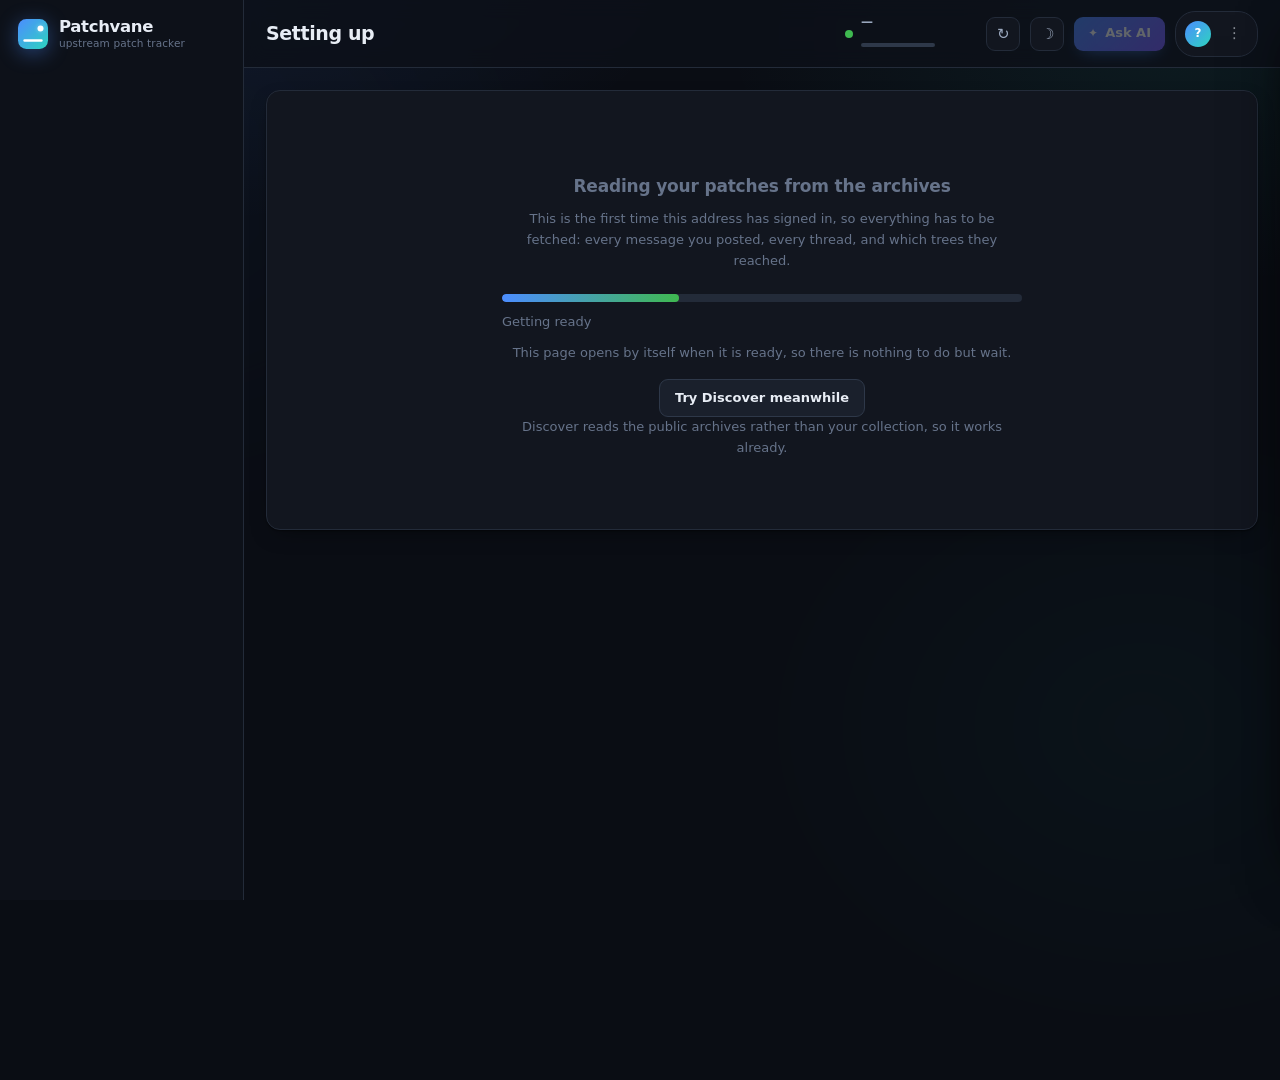
==== commit 3fdcf8b1: "Say where the work is wanted, and who answers when asked Four changes, three of them from measuring " ====
--- a/web/index.html
+++ b/web/index.html
@@ -8,6 +8,11 @@
 <link rel="stylesheet" href="style.css">
 </head>
 <body>
+
+<!-- The sidebar is fifty tab stops and it is in front of the content on
+     every view, so without this a keyboard gets through it once per page
+     and then does it again. -->
+<a class="skip" href="#view">Skip to content</a>
 
 <div id="bar" class="barload"></div>
 
@@ -111,7 +116,10 @@
   <div class="aiform">
     <div id="aipicker" class="aipicker"></div>
     <div class="airow">
-      <textarea id="aiinput" rows="1" placeholder="Ask about your patches"></textarea>
+      <!-- A placeholder is not a label: it is gone the moment anything is
+           typed, and some readers never announce it at all. -->
+      <textarea id="aiinput" rows="1" aria-label="Ask about your patches"
+                placeholder="Ask about your patches"></textarea>
       <button id="aisend" class="btn primary" title="Send (Enter)">&#10148;</button>
     </div>
   </div>
@@ -130,7 +138,11 @@
   <div id="thbody" class="thbody"></div>
 </aside>
 
-<div id="toast"></div>
+<!-- Toasts are the only confirmation that a save, an export or a failed
+     request happened at all, and a screen reader was never told about any
+     of them.  polite rather than assertive: they are worth hearing, not
+     worth cutting somebody off mid-sentence. -->
+<div id="toast" role="status" aria-live="polite" aria-atomic="false"></div>
 
 <script src="ui.js"></script>
 <script src="help.js"></script>
--- a/web/style.css
+++ b/web/style.css
@@ -105,6 +105,21 @@
   font-family: var(--sans);
   font-size: 14px; line-height: 1.55;
   -webkit-font-smoothing: antialiased;
+  /* The drawers wait off the right-hand edge rather than being built when
+     they are opened, which is what lets them slide rather than appear.
+     Parked there they are still part of the page, so the page was as wide
+     as the screen plus a drawer: on a desktop that was a stripe of empty
+     background you could scroll to, and on a phone it was the whole
+     layout.  A phone answers a page wider than the screen by zooming out
+     until it fits, so every view was being laid out at 469px and drawn
+     into 390 -- and the drawer, at 100% of that, opened 72px wider than
+     the window and lost a column of text off each edge.
+
+     Clipped, not hidden: hidden makes this a scroll container, which
+     breaks the sticky table headings inside it.  clip is the same
+     promise without the side effect. */
+  overflow-x: hidden;
+  overflow-x: clip;
   /* Jumping to a section should travel there, so the eye keeps its place.
      The reduced-motion block turns this back off. */
   scroll-behavior: smooth;
@@ -339,8 +354,16 @@
 .out { color: var(--ink-3); font-size: 13px; padding: 0 4px; }
 .out:hover { color: var(--red); text-decoration: none; }
 
-.content { flex: 1; overflow-y: auto; padding: 22px; display: flex;
-  flex-direction: column; gap: 16px; }
+/* The column the page is read in, with a limit on how wide it is allowed to
+   get.  Past about 1700px nothing is gained by stretching: a bar chart of
+   seven states becomes seven hairlines two feet apart, a sentence in a
+   panel header runs the width of the desk, and the eye has to travel the
+   whole monitor to get from a patch to its status.  The scroll bar stays
+   at the edge of the window where it belongs, because it is the padding
+   that grows rather than the column being boxed and centred. */
+.content { flex: 1; overflow-y: auto; display: flex;
+  flex-direction: column; gap: 16px;
+  padding: 22px max(22px, (100% - 1700px) / 2); }
 .content.in { animation: rise var(--t-slow) var(--ease-flow); }
 @keyframes rise {
   from { opacity: 0; transform: translateY(12px) scale(.995);
@@ -521,6 +544,12 @@
   cursor: pointer; max-width: 220px;
 }
 select:focus { outline: none; border-color: var(--blue); }
+
+/* On any screen with room for them the filters are simply part of the
+   toolbar, which is what `display: contents` says: the wrapper is there to
+   be something for the narrow rules to fold, and does nothing here. */
+.filterset { display: contents; }
+.filterbtn { display: none; }
 
 .tablewrap { overflow-x: auto; }
 table { width: 100%; border-collapse: collapse; }
@@ -636,6 +665,36 @@
 .tr { height: 8px; border-radius: 20px; background: var(--panel-2); overflow: hidden;
   display: flex; }
 .tr i { height: 100%; display: block; transition: width var(--t-slow) var(--ease); }
+/* Out of the way until it is tabbed to, which is the one moment it is
+   wanted.  Not display:none, which would take it out of the tab order and
+   leave it no way of ever being reached. */
+.skip { position: fixed; top: 10px; left: 10px; z-index: 200;
+  padding: 10px 16px; border-radius: 10px; background: var(--accent);
+  color: #06121f; font-size: 13px; font-weight: 600;
+  text-decoration: none; transform: translateY(-160%);
+  transition: transform var(--t-mid) var(--ease); }
+.skip:focus { transform: translateY(0); outline: 2px solid #fff;
+  outline-offset: 2px; }
+
+/* Ranked by how much of what you sent was taken.  The fourth column says
+   what became of the rest, because "2 of 14" reads very differently when
+   the other twelve were refused than when nobody ever looked. */
+.bars.welcome .barrow { grid-template-columns: 104px 1fr 74px 118px; }
+.barrow .why { color: var(--ink-3); font-size: 11.5px; overflow: hidden;
+  text-overflow: ellipsis; white-space: nowrap; }
+.panel .lede { margin: 0 0 14px; font-size: 13.5px; color: var(--ink-2);
+  line-height: 1.55; }
+.panel .foot { margin: 15px 0 0; padding-top: 13px;
+  border-top: 1px solid var(--line); font-size: 12px; color: var(--ink-3);
+  line-height: 1.6; }
+
+@media (max-width: 680px) {
+  /* The tail note is the first thing to go: the bar and the count carry
+     the point on their own, and four columns in 320px carries nothing. */
+  .bars.welcome .barrow { grid-template-columns: 82px 1fr 64px; }
+  .barrow .why { display: none; }
+}
+
 .gauge { height: 10px; border-radius: 20px; background: var(--panel-2); overflow: hidden; }
 .gauge i { display: block; height: 100%; border-radius: 20px;
   transition: width var(--t-slow) var(--ease); }
@@ -674,6 +733,29 @@
 .notecard h4 { font-size: 13px; margin-bottom: 3px; }
 .notecard p { margin: 0; font-size: 12.5px; color: var(--ink-3); line-height: 1.55; }
 .notecard .next { margin-top: 6px; font-size: 12px; color: var(--ink-2); }
+
+/* One send-email run that nobody answered.  The left edge carries the
+   verdict, so a page of these can be read down the margin without reading
+   any of them. */
+.quietrun { padding: 14px 16px 13px; border-bottom: 1px solid var(--line);
+  border-left: 2px solid transparent; }
+.quietrun:last-child { border-bottom: 0; }
+.quietrun.ripe { border-left-color: var(--amber); }
+.quietrun.hold, .quietrun.early { border-left-color: var(--line); }
+.qhead { display: flex; align-items: center; gap: 9px; flex-wrap: wrap;
+  row-gap: 6px; font-size: 12.5px; }
+.qhead b { font-size: 13px; }
+.qhead .muted { font-size: 12px; }
+.qwhy { margin: 7px 0 0; font-size: 12.5px; line-height: 1.6;
+  color: var(--ink-3); }
+.qadvice { margin: 0; padding: 0 16px 13px; border-bottom: 1px solid var(--line); }
+.qlist { list-style: none; margin: 9px 0 0; padding: 0;
+  display: flex; flex-direction: column; gap: 3px; }
+.qlist li { font-size: 12.5px; overflow: hidden; text-overflow: ellipsis;
+  white-space: nowrap; }
+.qlist a { color: var(--ink-2); }
+.qlist a:hover { color: var(--ink-1); }
+.qmore { color: var(--ink-3); font-size: 12px; }
 
 .listrow { display: flex; align-items: center; gap: 9px; padding: 7px 16px;
   font-size: 12.5px; border-bottom: 1px solid var(--line); }
@@ -1533,15 +1615,76 @@
   .tablewrap table { min-width: 540px; }
   thead th, tbody td { padding-left: 11px; padding-right: 11px; }
 
-  /* Rows of choices scroll sideways rather than squeezing or overflowing. */
+  .drawer, .drawer.wide { width: 100%; max-width: 100%; }
+
+  /* A row of counts is a row because comparing them is the point.  Stacked
+     one per screenful they stop being a row at all, and four of them push
+     the thing they are counting off the bottom of the page, so they go two
+     abreast and shrink to the size of a number rather than the size of a
+     card. */
+  .kpis, .kpis.four { grid-template-columns: 1fr 1fr; gap: 10px; }
+  .kpi { padding: 12px 13px 11px; }
+  .kpi .value { font-size: 25px; }
+}
+
+/* ------------------------------------------------- not much room, either way
+
+   A phone held upright and a phone held on its side are the same amount of
+   screen and opposite problems, and the toolbar is where both of them show
+   up: standing, its controls each take a line and push the table off the
+   bottom; lying down, there are only 390 pixels of height and the same
+   controls fill them before a single row is reached.  So this answers both,
+   and the second half of it is also every laptop somebody has a video call
+   open on top of. */
+@media (max-width: 680px), (max-height: 540px) {
+  .toolbar { flex-wrap: wrap; }
+
+  /* Rows of choices scroll sideways rather than squeezing or overflowing.
+     Squeezed, a row of words becomes a column of letters; overflowing, it
+     runs out from under itself and prints over whatever is beside it. */
   .seg, .tabs { overflow-x: auto; scrollbar-width: none; }
   .seg::-webkit-scrollbar, .tabs::-webkit-scrollbar { display: none; }
   .seg button { flex: none; white-space: nowrap; }
-
-  .toolbar { flex-wrap: wrap; }
-  .search { min-width: 0; max-width: none; flex: 1 1 100%; }
-
-  .drawer, .drawer.wide { width: 100%; max-width: 100%; }
+  /* Enough room to read a query in, and whatever is left over goes to the
+     filter button beside it rather than to a line of its own. */
+  .search { min-width: 0; max-width: none; flex: 1 1 165px; }
+
+  /* Four dropdowns, each on its own line, put the first row of the table a
+     whole screen below the heading that says what the table is.  They fold
+     into a button that says how many of them are doing anything, and open
+     two at a time when somebody wants them -- which on a phone, where the
+     chips above already cover the common filters, is not often. */
+  .filterbtn { display: inline-flex; align-items: center; gap: 6px; order: 2; }
+  .filterbtn b { font-size: 10.5px; font-weight: 700; padding: 0 5px;
+    border-radius: 9px; background: var(--blue); color: #fff; }
+  .filterbtn.on { color: var(--ink); border-color: var(--line-2); }
+  .filterset { display: none; }
+  .filterset.open {
+    display: grid; grid-template-columns: 1fr 1fr; gap: 8px;
+    flex: 1 1 100%; order: 6; animation: unfold var(--t-base) var(--ease-flow);
+  }
+  .filterset.open select { max-width: none; width: 100%; }
+
+  /* How the rows are grouped, and the three buttons for how they are
+     shown, are both optional and both small.  The group switch already
+     scrolls sideways when it runs out of room, so it can give up the rest
+     of its line to the buttons instead of taking one of its own. */
+  .toolbar .seg { order: 3; flex: 1 1 130px; min-width: 0; }
+  .toolbar .iconbtn.sm { order: 4; flex: none; }
+  .toolbar .spacer { display: none; }
+}
+
+/* The rest of what a short screen needs: everything above the content gets
+   a little shorter, so that what the page is actually for is on it. */
+@media (max-height: 540px) and (min-width: 681px) {
+  :root { --topbar: 52px; }
+  .ttl h1 { font-size: 17px; }
+  .ttl p { display: none; }
+  .content { padding: 12px 14px; gap: 12px; }
+  .panel > header { padding: 11px 15px; }
+  .chipbar { padding: 10px 14px 0; }
+  .toolbar { padding: 10px 14px; }
+  .filterset.open { grid-template-columns: repeat(4, 1fr); }
 }
 
 /* Safari zooms the whole page in when a field it is focusing has text below
@@ -1556,6 +1699,7 @@
   /* Hover styling that lights up on first tap and stays lit until you touch
      something else is worse than none. */
   .navitem:hover, .navitem.active:hover { background: transparent; }
+
 }
 .testline.waiting { color: var(--ink-3); }
 
@@ -1600,6 +1744,42 @@
 /* A panel saying part of what is shown is older than the rest. */
 .panel.warn { border-color: color-mix(in srgb, var(--amber) 40%, var(--line)); }
 .panel.warn .body { background: color-mix(in srgb, var(--amber) 6%, transparent); }
+
+/* ------------------------------------------------------- the release cycle */
+/* Tinted rather than plain, because it is context for the page and not
+   another count on it: amber while the merge window is open and nothing is
+   moving, blue while review is running and silence means something. */
+.panel.cycle .body { padding: 0; }
+.panel.cycle.shut { border-color: color-mix(in srgb, var(--blue) 34%, var(--line)); }
+.panel.cycle.shut .body { background: color-mix(in srgb, var(--blue) 6%, transparent); }
+.panel.cycle.open { border-color: color-mix(in srgb, var(--amber) 40%, var(--line)); }
+.panel.cycle.open .body { background: color-mix(in srgb, var(--amber) 7%, transparent); }
+.cyrow { display: flex; align-items: flex-start; gap: 13px; padding: 15px 17px; }
+.cymark { flex: none; width: 9px; height: 9px; border-radius: 50%;
+  margin-top: 5px; background: var(--blue); }
+.panel.cycle.open .cymark { background: var(--amber);
+  animation: pulse var(--t-loop) infinite; }
+.cytx { flex: 1; min-width: 0; }
+.cytx h2 { margin: 0 0 5px; font-size: 14px; font-weight: 600; }
+.cytx p { margin: 0; font-size: 12.5px; line-height: 1.65; color: var(--ink-2); }
+.cymine { margin-top: 8px !important; color: var(--ink-1) !important; }
+.cycount { flex: none; text-align: center; padding-left: 13px;
+  border-left: 1px solid var(--line); align-self: stretch;
+  display: flex; flex-direction: column; justify-content: center; }
+.cycount b { display: block; font-size: 26px; font-weight: 600;
+  line-height: 1.1; font-variant-numeric: tabular-nums; color: var(--blue); }
+.cycount i { display: block; margin-top: 3px; font-style: normal;
+  font-size: 10.5px; line-height: 1.35; color: var(--ink-3); }
+
+@media (max-width: 680px) {
+  .cyrow { flex-wrap: wrap; padding: 13px 14px; }
+  .cycount { border-left: 0; border-top: 1px solid var(--line);
+    padding: 10px 0 0; margin-top: 11px; width: 100%;
+    flex-direction: row; align-items: baseline; justify-content: flex-start;
+    gap: 8px; text-align: left; }
+  .cycount i { margin-top: 0; }
+  .cycount i br { display: none; }
+}
 
 /* The wait while somebody's patches are collected for the first time. */
 .empty.tall { padding: 60px 24px; }
@@ -1866,11 +2046,62 @@
   background: var(--panel-2); overflow: hidden; }
 .thmsg.mine { background: transparent; }
 .thmsg.bot { opacity: .72; }
-.thmsg > header { display: flex; align-items: center; gap: 8px;
-  padding: 9px 13px; border-bottom: 1px solid var(--line); font-size: 13px; }
-.thmsg pre { margin: 0; padding: 12px 14px; overflow-x: auto;
+.thmsg > summary { display: flex; align-items: center; gap: 8px;
+  flex-wrap: wrap; row-gap: 6px;
+  padding: 9px 13px; font-size: 13px; cursor: pointer; list-style: none;
+  user-select: none; }
+.thmsg > summary::-webkit-details-marker { display: none; }
+.thmsg > summary:hover { background: var(--panel-3); }
+.thmsg > summary:focus-visible { outline: 2px solid var(--blue);
+  outline-offset: -2px; }
+.thmsg[open] > summary { border-bottom: 1px solid var(--line); }
+/* "break-word" and not "anywhere": the two break a long From: line the same
+   way, but "anywhere" also lets flexbox count the name's smallest size as
+   one character, and a row of pills next to it is then enough to squeeze
+   "tip-bot2 for Hemanth Selam" into a column of single letters. The pills
+   and the date hold their size and the row wraps instead. */
+.thmsg > summary b { min-width: 0; overflow-wrap: break-word; }
+.thmsg > summary .pill { flex: none; }
+.thmsg > summary .thdim { flex: none; white-space: nowrap; }
+.thmsg .msgbody pre { margin: 0; padding: 12px 14px; overflow-x: auto;
   font-size: 12.5px; line-height: 1.6; white-space: pre-wrap;
   word-break: break-word; font-family: var(--mono, ui-monospace, monospace); }
+.thlink { margin: 0; padding: 0 14px 11px; font-size: 12px; }
+
+/* ------------------------------------------------------------------ folds */
+/* Opening a commit should not drop a sixty-file diff on the reader.  Each
+   heavy part arrives shut, named and counted, so the page is a summary until
+   somebody asks it for more. */
+.fold { border: 1px solid var(--line); border-radius: 10px;
+  background: var(--panel-2); overflow: hidden; }
+.fold + .fold { margin-top: 8px; }
+.fold > summary { display: flex; align-items: center; gap: 9px;
+  padding: 9px 13px; cursor: pointer; font-size: 13px; list-style: none;
+  user-select: none; }
+.fold > summary::-webkit-details-marker { display: none; }
+.fold > summary:hover { background: var(--panel-3); }
+.fold > summary:focus-visible { outline: 2px solid var(--blue);
+  outline-offset: -2px; }
+.fmark { flex: none; width: 9px; height: 9px; border-right: 2px solid currentColor;
+  border-bottom: 2px solid currentColor; color: var(--ink-3);
+  transform: rotate(-45deg); margin-left: 2px;
+  transition: transform var(--t-fast) var(--ease); }
+.fold[open] > summary .fmark,
+.thmsg[open] > summary .fmark { transform: rotate(45deg); }
+.ftitle { flex: 1; min-width: 0; overflow-wrap: anywhere; font-weight: 600;
+  font-family: var(--mono, ui-monospace, monospace); font-size: 12.5px; }
+.fnote { flex: none; color: var(--ink-3); font-size: 11.5px;
+  font-variant-numeric: tabular-nums; }
+.fbody { border-top: 1px solid var(--line); }
+.fbody > pre { margin: 0; padding: 12px 14px; overflow-x: auto;
+  font-size: 12.5px; line-height: 1.6; white-space: pre-wrap;
+  word-break: break-word; font-family: var(--mono, ui-monospace, monospace); }
+.fbody > .filelist { padding: 4px 13px; }
+.fbody > .diff { border: 0; border-radius: 0; }
+
+@media (hover: none) and (pointer: coarse) {
+  .fold > summary, .thmsg > summary { padding: 12px 13px; }
+}
 
 /* ========================================================== road to mainline */
 
@@ -1937,6 +2168,19 @@
 
 @media (max-width: 720px) {
   .road .steps { grid-template-columns: 1fr 1fr; }
+  /* Five stages in two columns puts the last one beside a hole, and a hole
+     in a row of cards reads as a card that failed to load. Let whichever
+     one is left over have the width instead. */
+  .step:last-child:nth-child(odd) { grid-column: 1 / -1; }
+}
+
+/* Two columns of a stage on a small phone is four words of heading stacked
+   over a number, and the counts underneath wrap inside their own pills.
+   One at a time, and each one gets a line worth reading. */
+@media (max-width: 460px) {
+  .road .steps { grid-template-columns: 1fr; }
+  .stepface { padding: 13px 15px 11px; }
+  .steptail { padding: 0 15px 12px; }
 }
 
 /* ============================================================ folded detail */
@@ -2044,9 +2288,14 @@
 .kindbtn.green.on .ki  { background: var(--green);  color: var(--bg); }
 
 /* What somebody sent and what was said back.  A report with no visible
-   answer is a message dropped into a hole. */
-.mine { margin-top: 22px; border-top: 1px solid var(--line); padding-top: 18px; }
-.mine h3 { font-size: 12.5px; color: var(--ink-2); margin: 0 0 12px; }
+   answer is a message dropped into a hole.
+
+   Named "answered" and not "mine": a conversation message the tracked
+   address wrote is .thmsg.mine, and a bare .mine put this rule's rule-off
+   and 22px of air above every one of them. */
+.answered { margin-top: 22px; border-top: 1px solid var(--line);
+  padding-top: 18px; }
+.answered h3 { font-size: 12.5px; color: var(--ink-2); margin: 0 0 12px; }
 .mrow {
   padding: 13px 15px; border-radius: 12px; margin-bottom: 10px;
   border: 1px solid var(--line); background: var(--panel-2);
@@ -2081,3 +2330,46 @@
   transition: color var(--t-quick);
 }
 .said:hover { color: var(--blue); }
+
+/* ======================================================= made for a thumb
+
+   Last in the file on purpose.  Every rule here has to beat the one it is
+   raising, and several of those are written as `.presets .chip` or appear
+   further down than any sensible place to put a media query, so matching
+   their specificity is not enough on its own -- it has to come after them
+   as well.
+
+   What it is raising them to: a pointer lands exactly where it is aimed,
+   and a fingertip covers about nine millimetres of glass and hides what is
+   under it.  A control the size of the glyph inside it is fine for the
+   first and a guess for the second. */
+@media (hover: none) and (pointer: coarse) {
+  .presets .chip, .chipbar .chip { padding: 8px 13px; }
+  .seg button { padding: 8px 12px; }
+  .pager button { min-width: 34px; height: 34px; }
+  .pager select { padding: 7px 10px; }
+  .steptail button { padding: 7px 11px 7px 9px; }
+  .iconbtn.sm { width: 36px; height: 36px; }
+  .ai-inline { width: 32px; height: 32px; }
+  .pk { padding: 8px 12px; }
+  .switch { width: 48px; height: 30px; }
+  .switch span::before { width: 24px; height: 24px; }
+  .switch input:checked + span::before { transform: translateX(18px); }
+  /* A link in a heading, rather than in a sentence: it is a control, and
+     nineteen pixels of it is a line of text rather than something to
+     press.  The ones inside prose are left alone -- padding a link in the
+     middle of a paragraph makes the paragraph limp. */
+  .panel > header button.link, .toolbar button.link,
+  .steptail button.link, .next button.link { padding: 7px 0; }
+
+  /* The round marks are a different problem: they are meant to be small,
+     because an "i" the size of a button would read as one and the page is
+     already full of buttons.  So the mark stays the size it is drawn and
+     the area that answers a tap grows out past it, which costs nothing on
+     screen and is the difference between a mark you can hit and one you
+     poke at twice. */
+  .infomark { position: relative; }
+  .infomark::after, .search .qhelp::after {
+    content: ""; position: absolute; inset: -9px; border-radius: 50%;
+  }
+}
